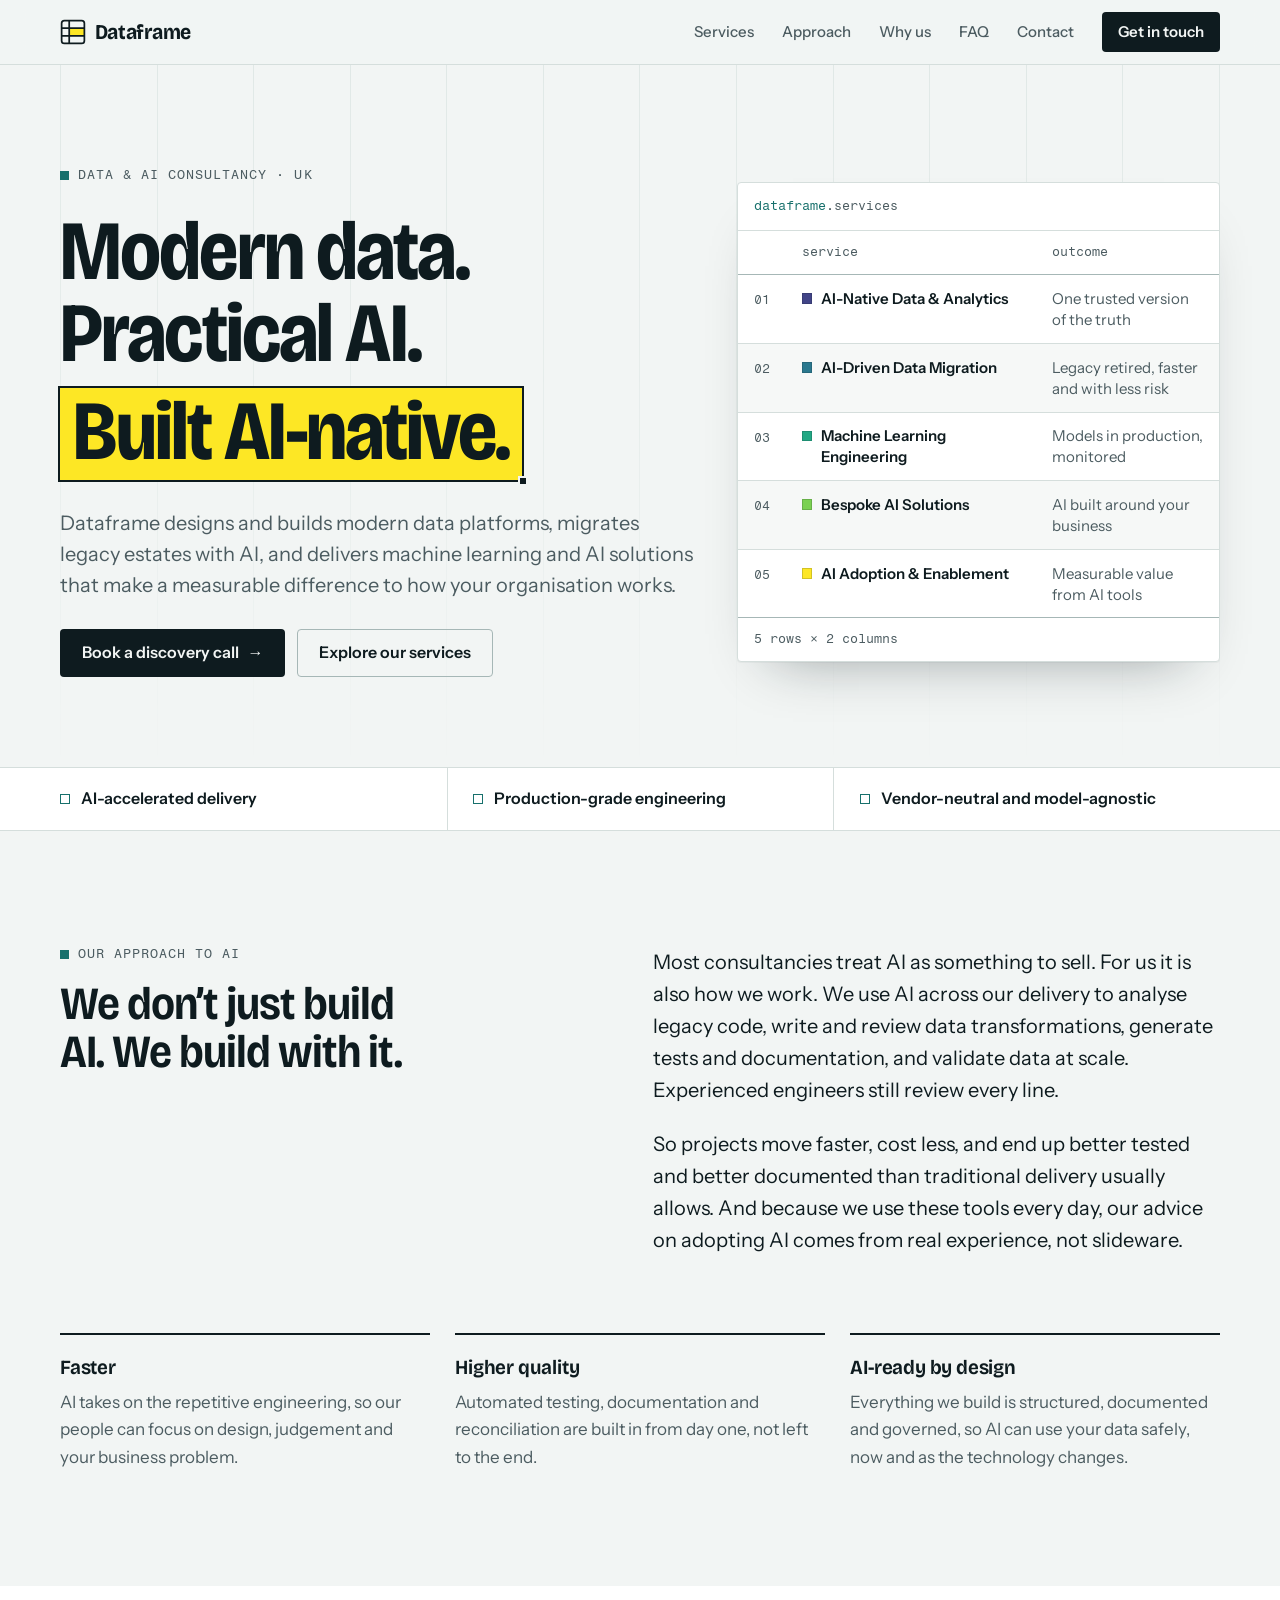
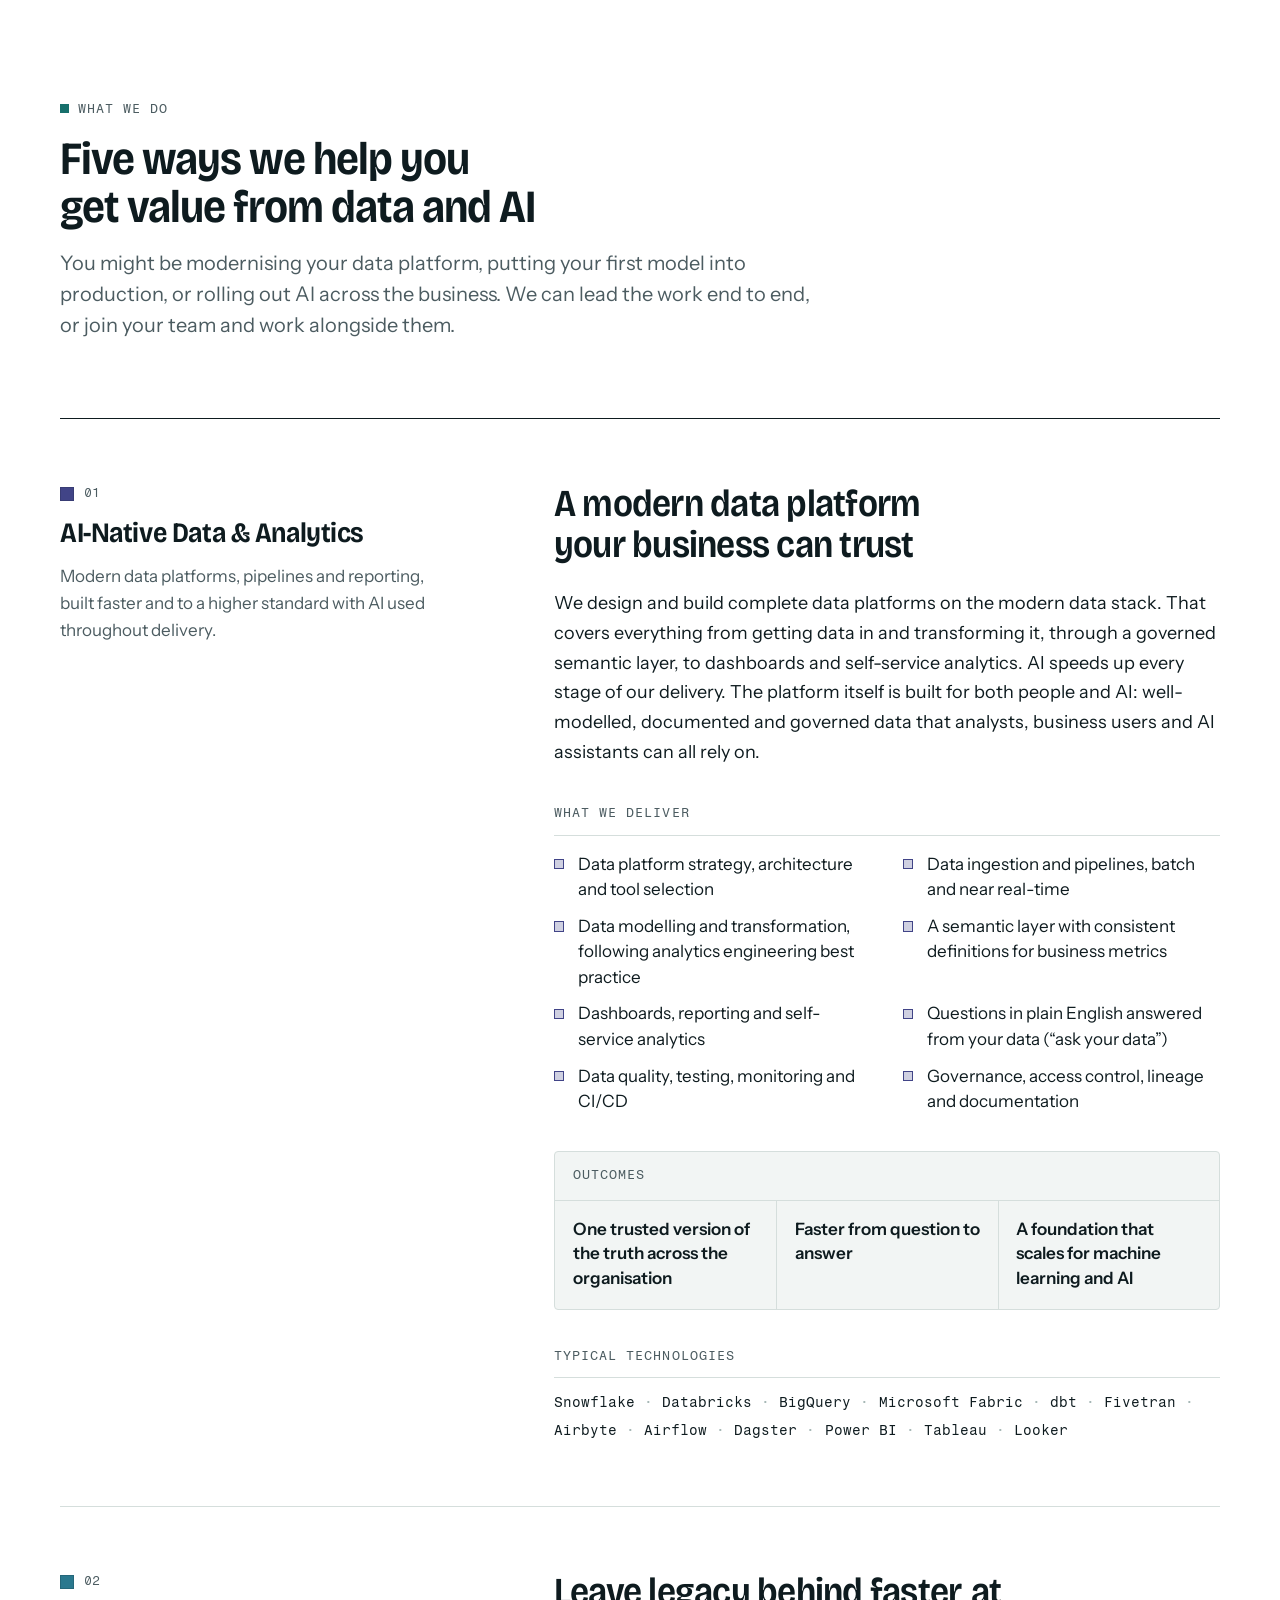
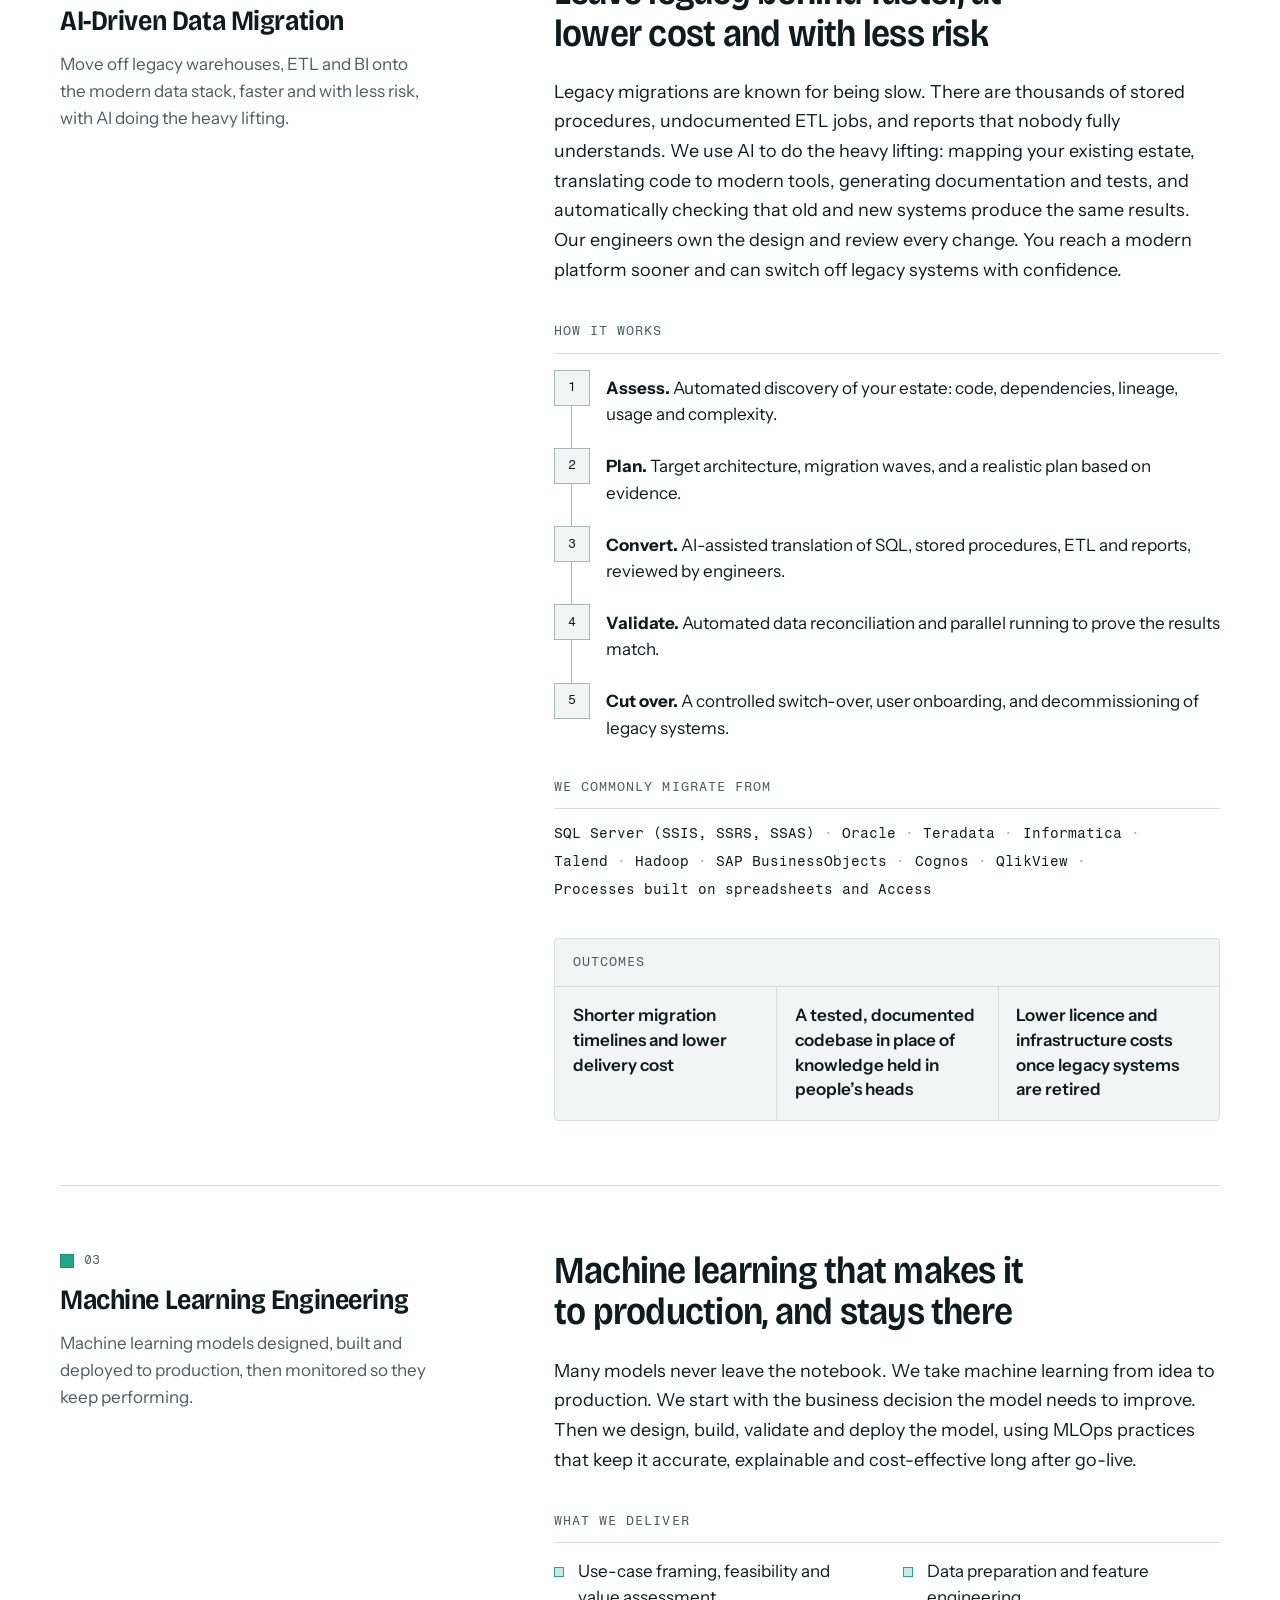
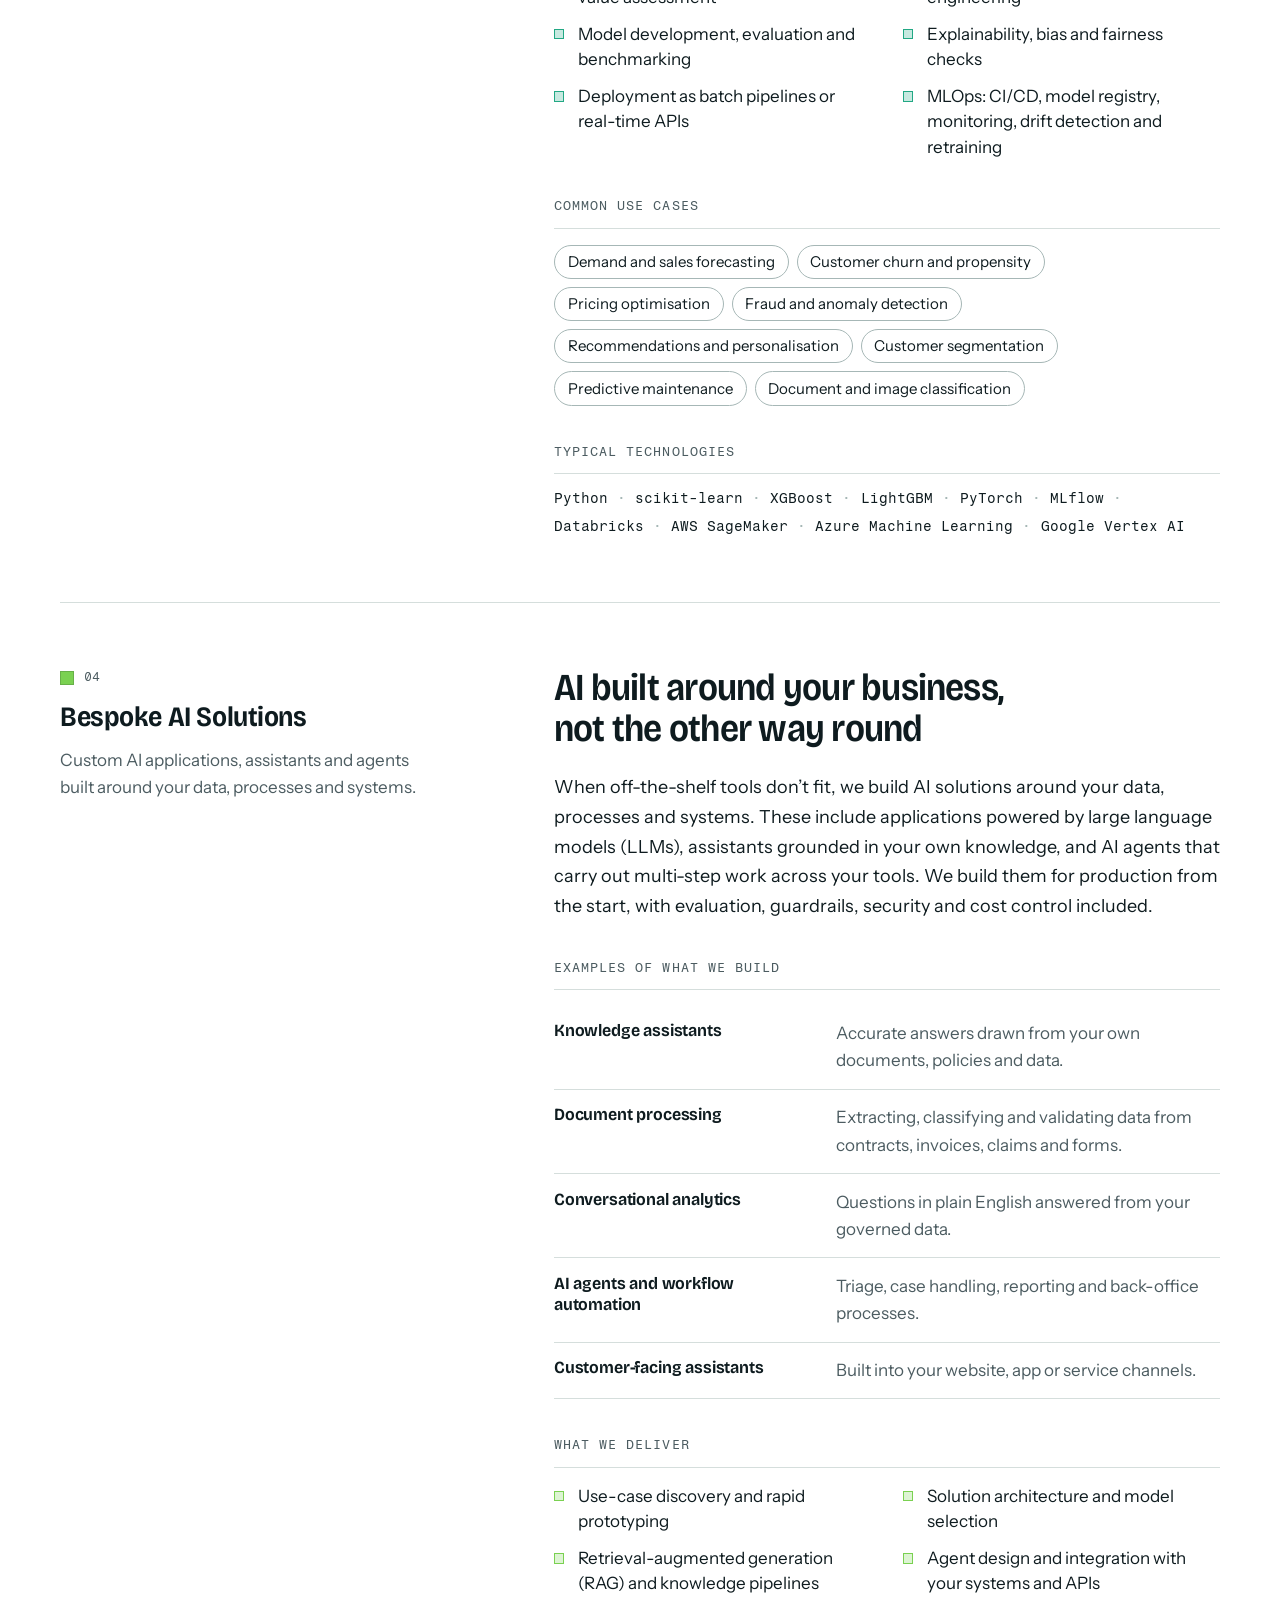
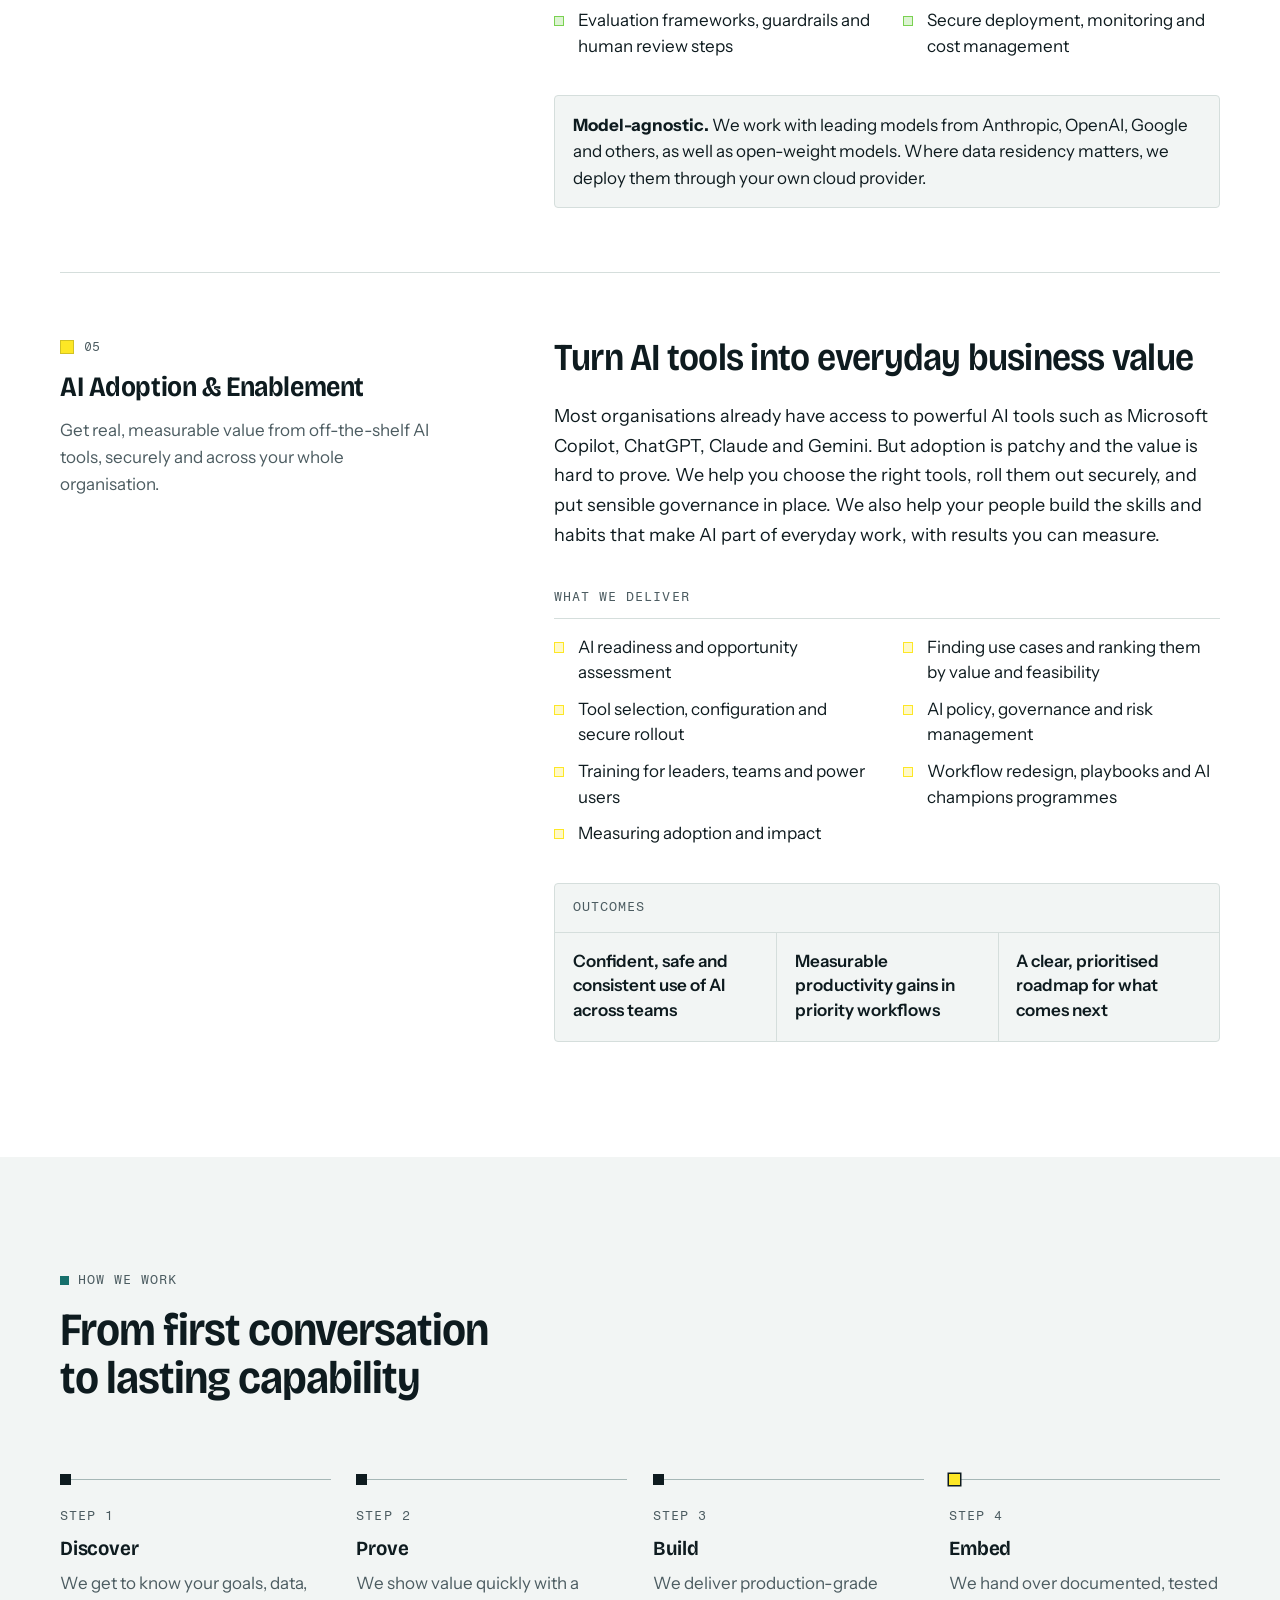
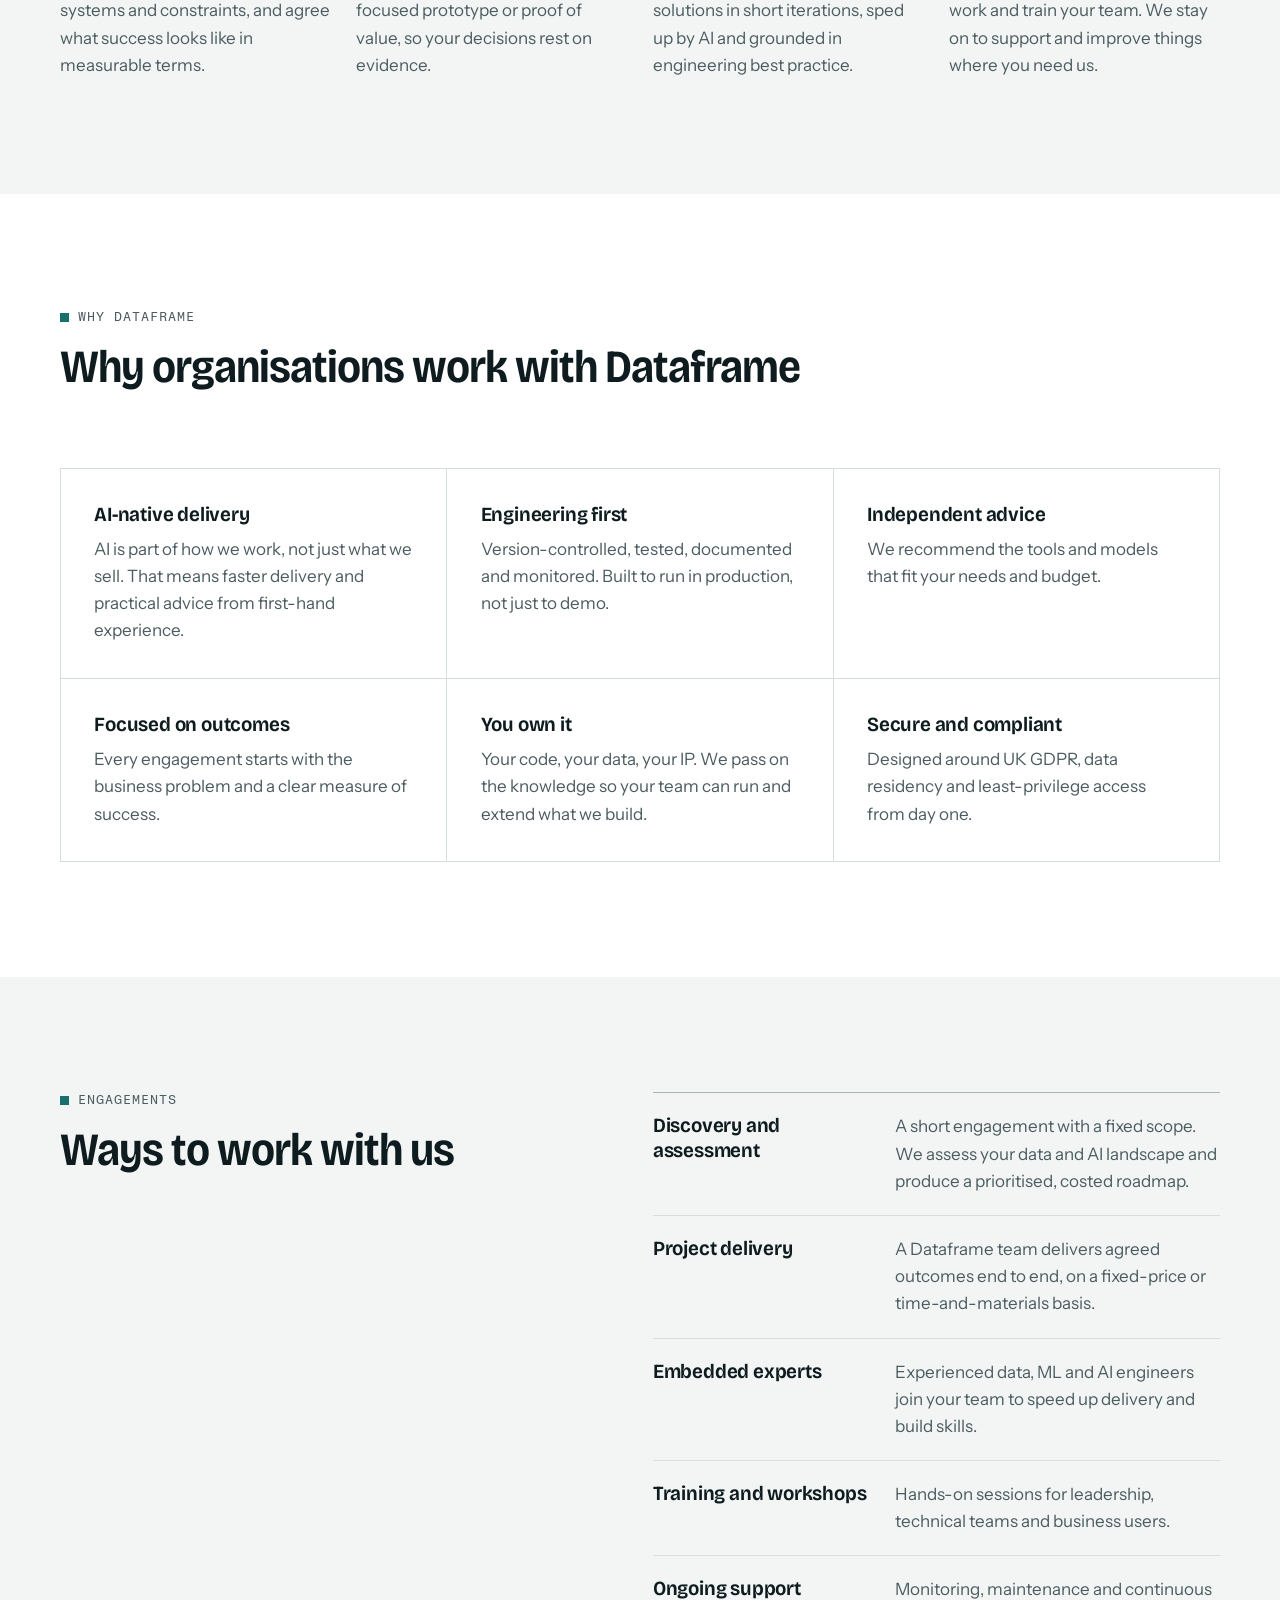
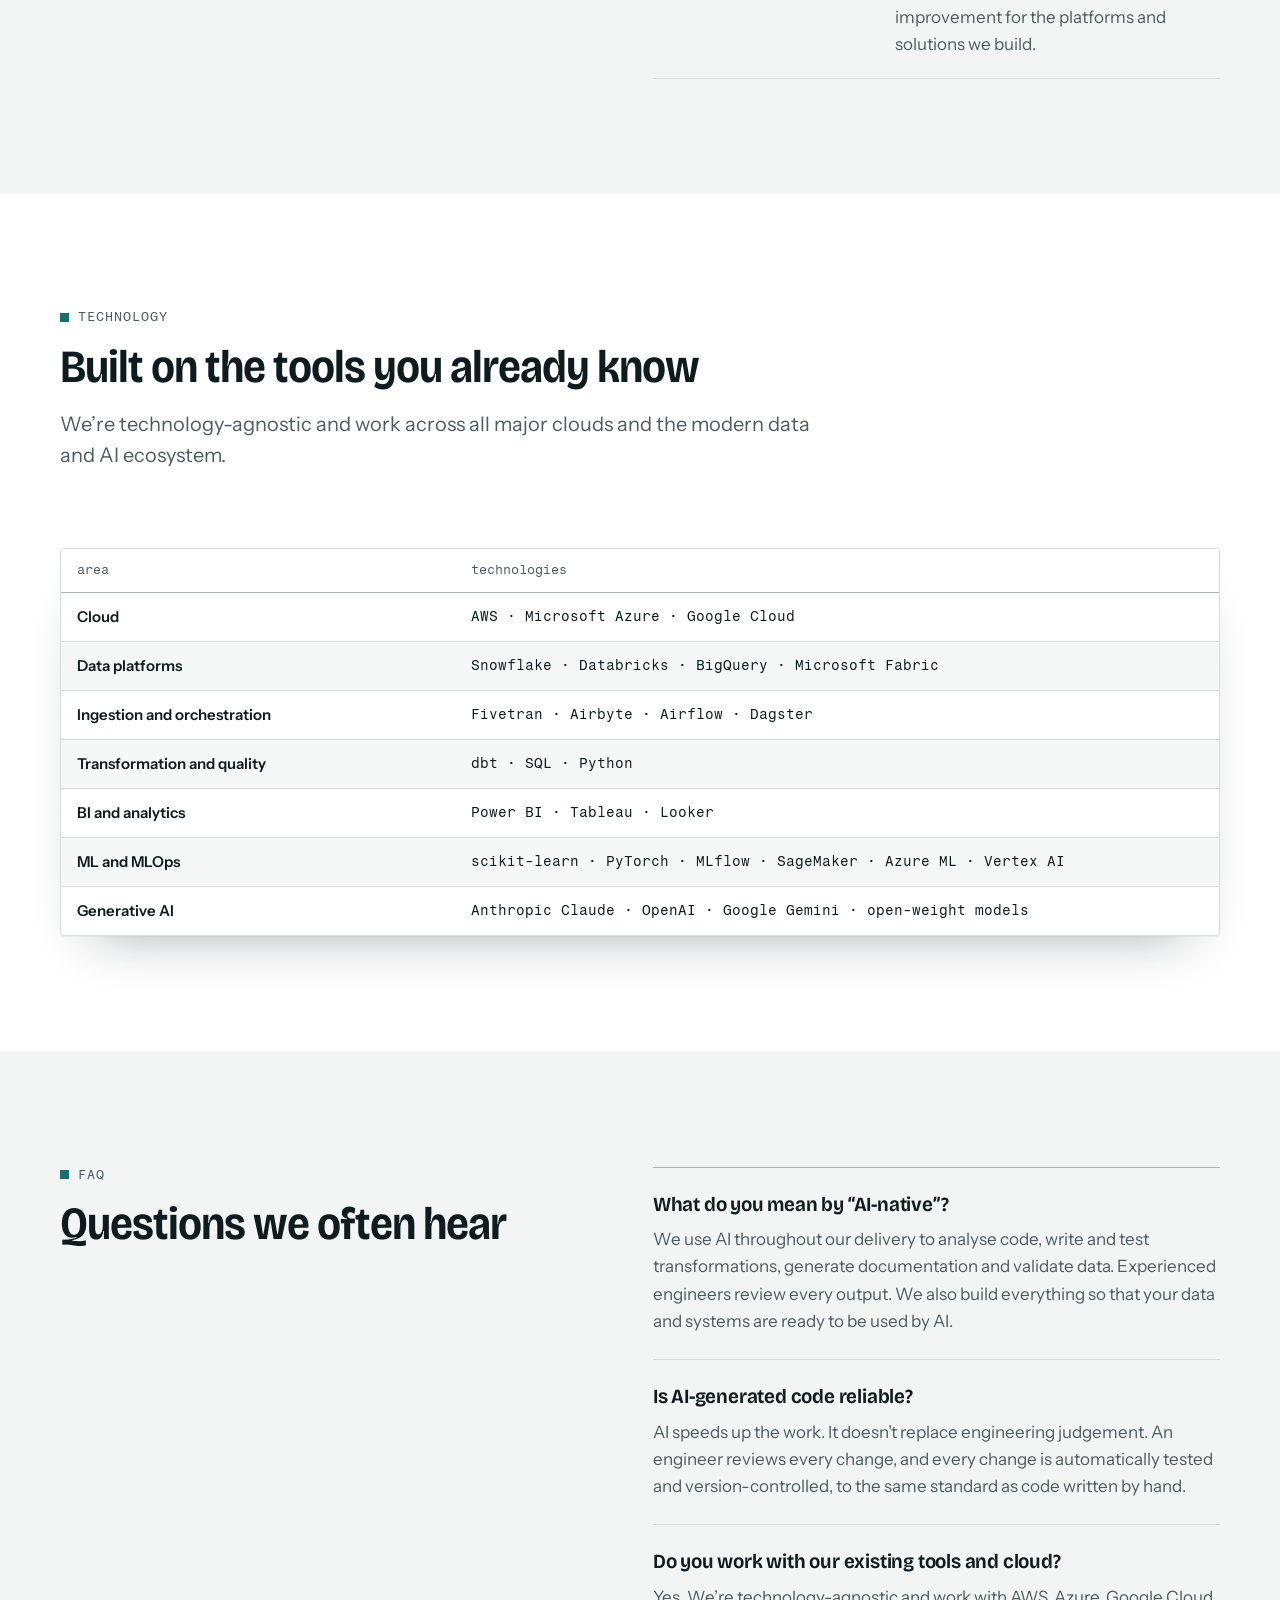
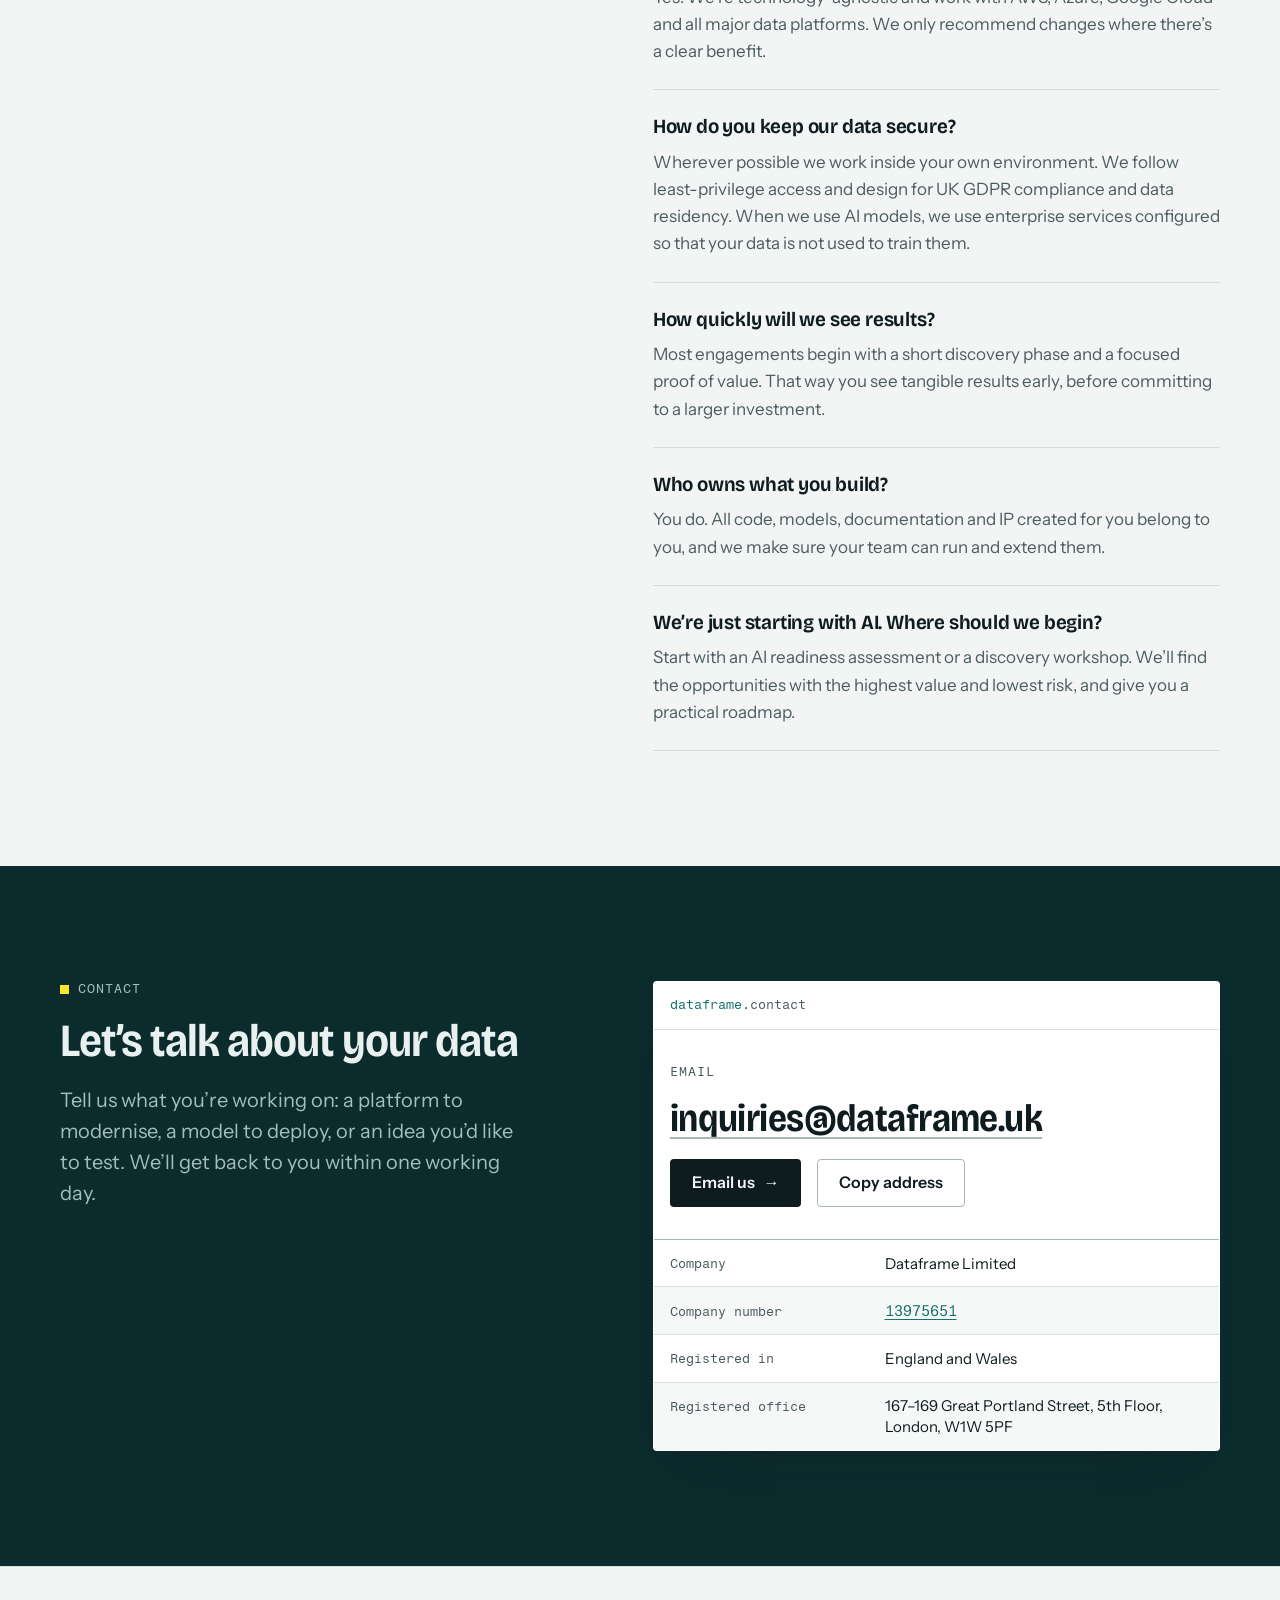
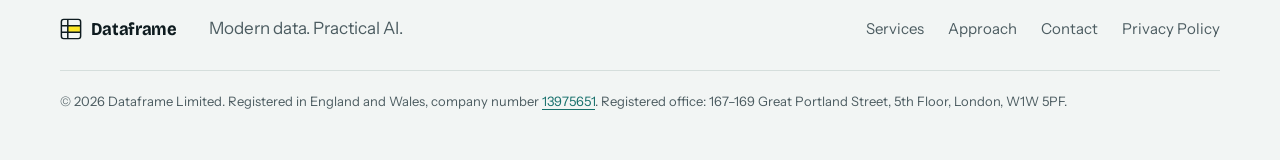
==== docs/index.html @ 74f15c80 "Add Dataframe website Static site for dataframe.uk, published by GitHub Pages from /docs: home page," ====
<!doctype html>
<html lang="en-GB">
<head>
<meta charset="utf-8">
<meta name="viewport" content="width=device-width, initial-scale=1">
<title>Dataframe | AI-Native Data &amp; AI Consultancy, UK</title>
<meta name="description" content="Dataframe builds modern data platforms, migrates legacy data estates with AI, and designs, deploys and embeds machine learning and AI solutions.">
<link rel="canonical" href="https://dataframe.uk/">
<meta name="color-scheme" content="light dark">
<meta name="theme-color" content="#F2F5F4" media="(prefers-color-scheme: light)">
<meta name="theme-color" content="#0C1416" media="(prefers-color-scheme: dark)">

<meta property="og:type" content="website">
<meta property="og:site_name" content="Dataframe">
<meta property="og:locale" content="en_GB">
<meta property="og:url" content="https://dataframe.uk/">
<meta property="og:title" content="Dataframe | AI-Native Data &amp; AI Consultancy, UK">
<meta property="og:description" content="Dataframe builds modern data platforms, migrates legacy data estates with AI, and designs, deploys and embeds machine learning and AI solutions.">
<meta property="og:image" content="https://dataframe.uk/assets/img/og-image.png">
<meta property="og:image:width" content="1200">
<meta property="og:image:height" content="630">
<meta property="og:image:alt" content="Dataframe: Modern data. Practical AI. Built AI-native.">
<meta name="twitter:card" content="summary_large_image">

<link rel="icon" href="assets/img/favicon.svg" type="image/svg+xml">
<link rel="apple-touch-icon" href="assets/img/apple-touch-icon.png">
<link rel="preload" href="assets/fonts/bricolage-grotesque-latin.woff2" as="font" type="font/woff2" crossorigin>
<link rel="preload" href="assets/fonts/instrument-sans-latin.woff2" as="font" type="font/woff2" crossorigin>
<link rel="stylesheet" href="assets/css/styles.css">
<script>document.documentElement.classList.add('js');</script>
<script src="assets/js/main.js" defer></script>

<script type="application/ld+json">
{
  "@context": "https://schema.org",
  "@type": "ProfessionalService",
  "name": "Dataframe Limited",
  "alternateName": "Dataframe",
  "url": "https://dataframe.uk/",
  "logo": "https://dataframe.uk/assets/img/apple-touch-icon.png",
  "description": "Dataframe builds modern data platforms, migrates legacy data estates with AI, and designs, deploys and embeds machine learning and AI solutions.",
  "email": "inquiries@dataframe.uk",
  "address": {
    "@type": "PostalAddress",
    "streetAddress": "167–169 Great Portland Street, 5th Floor",
    "addressLocality": "London",
    "postalCode": "W1W 5PF",
    "addressCountry": "GB"
  },
  "areaServed": "GB",
  "knowsAbout": ["Modern data stack", "Data migration", "Analytics engineering", "Machine learning", "Generative AI", "AI adoption"]
}
</script>
</head>
<body id="top">
<a class="skip-link" href="#main">Skip to content</a>

<header class="site-header">
  <div class="wrap site-header__inner">
    <a class="brand" href="#top" aria-label="Dataframe, back to top">
      <svg class="brand__mark" viewBox="0 0 24 24" width="26" height="26" aria-hidden="true" focusable="false">
        <rect class="brand__cell" x="8.5" y="8.5" width="14" height="7"/>
        <rect x="1.5" y="1.5" width="21" height="21" rx="2.5" fill="none" stroke="currentColor" stroke-width="1.6"/>
        <path d="M1.5 8.5h21M1.5 15.5h21M8.5 1.5v21" fill="none" stroke="currentColor" stroke-width="1.6"/>
      </svg>
      <span class="brand__name">Dataframe</span>
    </a>
    <nav class="site-nav" id="site-nav" aria-label="Main">
      <ul>
        <li><a href="#services">Services</a></li>
        <li><a href="#approach">Approach</a></li>
        <li><a href="#why">Why us</a></li>
        <li><a href="#faq">FAQ</a></li>
        <li><a href="#contact">Contact</a></li>
      </ul>
    </nav>
    <a class="btn btn--primary btn--sm site-header__cta" href="#contact">Get in touch</a>
    <button class="nav-toggle" type="button" aria-expanded="false" aria-controls="site-nav">
      <span class="visually-hidden">Menu</span>
      <span class="nav-toggle__bars" aria-hidden="true"></span>
    </button>
  </div>
</header>

<main id="main">

  <!-- Hero -->
  <section class="hero" aria-labelledby="hero-title">
    <div class="wrap hero__grid">
      <div class="hero__copy">
        <p class="label">Data &amp; AI consultancy · UK</p>
        <h1 class="hero__title" id="hero-title">
          <span class="hero__line">Modern data.</span>
          <span class="hero__line">Practical AI.</span>
          <span class="hero__line"><span class="cell-select">Built AI-native.</span></span>
        </h1>
        <p class="hero__lead">Dataframe designs and builds modern data platforms, migrates legacy estates with AI, and delivers machine learning and AI solutions that make a measurable difference to how your organisation works.</p>
        <div class="actions">
          <a class="btn btn--primary" href="#contact">Book a discovery call <span class="btn__arrow" aria-hidden="true">→</span></a>
          <a class="btn btn--ghost" href="#services">Explore our services</a>
        </div>
      </div>

      <figure class="df df--nav df--live hero__df">
        <figcaption class="df__caption"><span class="df__var">dataframe</span>.services</figcaption>
        <div class="df__scroll">
          <table>
            <thead>
              <tr><th scope="col"><span class="visually-hidden">Number</span></th><th scope="col">service</th><th scope="col">outcome</th></tr>
            </thead>
            <tbody>
              <tr style="--i:0; --swatch: var(--v1)"><th scope="row">01</th><td><a href="#data-analytics"><span class="swatch" aria-hidden="true"></span>AI-Native Data &amp; Analytics</a></td><td>One trusted version of the truth</td></tr>
              <tr style="--i:1; --swatch: var(--v2)"><th scope="row">02</th><td><a href="#migration"><span class="swatch" aria-hidden="true"></span>AI-Driven Data Migration</a></td><td>Legacy retired, faster and with less risk</td></tr>
              <tr style="--i:2; --swatch: var(--v3)"><th scope="row">03</th><td><a href="#machine-learning"><span class="swatch" aria-hidden="true"></span>Machine Learning Engineering</a></td><td>Models in production, monitored</td></tr>
              <tr style="--i:3; --swatch: var(--v4)"><th scope="row">04</th><td><a href="#bespoke-ai"><span class="swatch" aria-hidden="true"></span>Bespoke AI Solutions</a></td><td>AI built around your business</td></tr>
              <tr style="--i:4; --swatch: var(--v5)"><th scope="row">05</th><td><a href="#ai-adoption"><span class="swatch" aria-hidden="true"></span>AI Adoption &amp; Enablement</a></td><td>Measurable value from AI tools</td></tr>
            </tbody>
          </table>
        </div>
        <p class="df__shape">5 rows × 2 columns</p>
      </figure>
    </div>
  </section>

  <!-- Proof strip -->
  <div class="proof">
    <ul class="wrap proof__list">
      <li>AI-accelerated delivery</li>
      <li>Production-grade engineering</li>
      <li>Vendor-neutral and model-agnostic</li>
    </ul>
  </div>

  <!-- Positioning -->
  <section class="section" id="approach" aria-labelledby="approach-title">
    <div class="wrap section__inner">
      <div class="split">
        <div class="split__head">
          <p class="label">Our approach to AI</p>
          <h2 class="h2" id="approach-title">We don’t just build AI. We build with it.</h2>
        </div>
        <div class="split__body prose">
          <p>Most consultancies treat AI as something to sell. For us it is also how we work. We use AI across our delivery to analyse legacy code, write and review data transformations, generate tests and documentation, and validate data at scale. Experienced engineers still review every line.</p>
          <p>So projects move faster, cost less, and end up better tested and better documented than traditional delivery usually allows. And because we use these tools every day, our advice on adopting AI comes from real experience, not slideware.</p>
        </div>
      </div>
      <ul class="pillars">
        <li>
          <h3 class="h3">Faster</h3>
          <p>AI takes on the repetitive engineering, so our people can focus on design, judgement and your business problem.</p>
        </li>
        <li>
          <h3 class="h3">Higher quality</h3>
          <p>Automated testing, documentation and reconciliation are built in from day one, not left to the end.</p>
        </li>
        <li>
          <h3 class="h3">AI-ready by design</h3>
          <p>Everything we build is structured, documented and governed, so AI can use your data safely, now and as the technology changes.</p>
        </li>
      </ul>
    </div>
  </section>

  <!-- Services -->
  <section class="section section--alt" id="services" aria-labelledby="services-title">
    <div class="wrap section__inner">
      <header class="section-head">
        <p class="label">What we do</p>
        <h2 class="h2" id="services-title">Five ways we help you get value from data and AI</h2>
        <p class="section-head__intro">You might be modernising your data platform, putting your first model into production, or rolling out AI across the business. We can lead the work end to end, or join your team and work alongside them.</p>
      </header>

      <div class="services">

        <!-- 01 -->
        <article class="service" id="data-analytics" style="--swatch: var(--v1)" aria-labelledby="s1-title">
          <div class="service__aside">
            <p class="service__index"><span class="swatch" aria-hidden="true"></span>01</p>
            <h3 class="service__title" id="s1-title">AI-Native Data &amp; Analytics</h3>
            <p class="service__summary">Modern data platforms, pipelines and reporting, built faster and to a higher standard with AI used throughout delivery.</p>
          </div>
          <div class="service__body">
            <p class="service__headline">A modern data platform your business can trust</p>
            <p class="service__intro">We design and build complete data platforms on the modern data stack. That covers everything from getting data in and transforming it, through a governed semantic layer, to dashboards and self-service analytics. AI speeds up every stage of our delivery. The platform itself is built for both people and AI: well-modelled, documented and governed data that analysts, business users and AI assistants can all rely on.</p>
            <div class="block">
              <h4 class="block__title">What we deliver</h4>
              <ul class="ticks">
                <li>Data platform strategy, architecture and tool selection</li>
                <li>Data ingestion and pipelines, batch and near real-time</li>
                <li>Data modelling and transformation, following analytics engineering best practice</li>
                <li>A semantic layer with consistent definitions for business metrics</li>
                <li>Dashboards, reporting and self-service analytics</li>
                <li>Questions in plain English answered from your data (“ask your data”)</li>
                <li>Data quality, testing, monitoring and CI/CD</li>
                <li>Governance, access control, lineage and documentation</li>
              </ul>
            </div>
            <div class="outcomes">
              <h4 class="block__title">Outcomes</h4>
              <ul>
                <li>One trusted version of the truth across the organisation</li>
                <li>Faster from question to answer</li>
                <li>A foundation that scales for machine learning and AI</li>
              </ul>
            </div>
            <div class="tech">
              <h4 class="block__title">Typical technologies</h4>
              <ul class="inline-list">
                <li>Snowflake</li><li>Databricks</li><li>BigQuery</li><li>Microsoft Fabric</li><li>dbt</li><li>Fivetran</li><li>Airbyte</li><li>Airflow</li><li>Dagster</li><li>Power BI</li><li>Tableau</li><li>Looker</li>
              </ul>
            </div>
          </div>
        </article>

        <!-- 02 -->
        <article class="service" id="migration" style="--swatch: var(--v2)" aria-labelledby="s2-title">
          <div class="service__aside">
            <p class="service__index"><span class="swatch" aria-hidden="true"></span>02</p>
            <h3 class="service__title" id="s2-title">AI-Driven Data Migration</h3>
            <p class="service__summary">Move off legacy warehouses, ETL and BI onto the modern data stack, faster and with less risk, with AI doing the heavy lifting.</p>
          </div>
          <div class="service__body">
            <p class="service__headline">Leave legacy behind faster, at lower cost and with less risk</p>
            <p class="service__intro">Legacy migrations are known for being slow. There are thousands of stored procedures, undocumented ETL jobs, and reports that nobody fully understands. We use AI to do the heavy lifting: mapping your existing estate, translating code to modern tools, generating documentation and tests, and automatically checking that old and new systems produce the same results. Our engineers own the design and review every change. You reach a modern platform sooner and can switch off legacy systems with confidence.</p>
            <div class="block">
              <h4 class="block__title">How it works</h4>
              <ol class="steps">
                <li><span class="steps__n">1</span><p><strong>Assess.</strong> Automated discovery of your estate: code, dependencies, lineage, usage and complexity.</p></li>
                <li><span class="steps__n">2</span><p><strong>Plan.</strong> Target architecture, migration waves, and a realistic plan based on evidence.</p></li>
                <li><span class="steps__n">3</span><p><strong>Convert.</strong> AI-assisted translation of SQL, stored procedures, ETL and reports, reviewed by engineers.</p></li>
                <li><span class="steps__n">4</span><p><strong>Validate.</strong> Automated data reconciliation and parallel running to prove the results match.</p></li>
                <li><span class="steps__n">5</span><p><strong>Cut over.</strong> A controlled switch-over, user onboarding, and decommissioning of legacy systems.</p></li>
              </ol>
            </div>
            <div class="tech">
              <h4 class="block__title">We commonly migrate from</h4>
              <ul class="inline-list">
                <li>SQL Server (SSIS, SSRS, SSAS)</li><li>Oracle</li><li>Teradata</li><li>Informatica</li><li>Talend</li><li>Hadoop</li><li>SAP BusinessObjects</li><li>Cognos</li><li>QlikView</li><li>Processes built on spreadsheets and Access</li>
              </ul>
            </div>
            <div class="outcomes">
              <h4 class="block__title">Outcomes</h4>
              <ul>
                <li>Shorter migration timelines and lower delivery cost</li>
                <li>A tested, documented codebase in place of knowledge held in people’s heads</li>
                <li>Lower licence and infrastructure costs once legacy systems are retired</li>
              </ul>
            </div>
          </div>
        </article>

        <!-- 03 -->
        <article class="service" id="machine-learning" style="--swatch: var(--v3)" aria-labelledby="s3-title">
          <div class="service__aside">
            <p class="service__index"><span class="swatch" aria-hidden="true"></span>03</p>
            <h3 class="service__title" id="s3-title">Machine Learning Engineering</h3>
            <p class="service__summary">Machine learning models designed, built and deployed to production, then monitored so they keep performing.</p>
          </div>
          <div class="service__body">
            <p class="service__headline">Machine learning that makes it to production, and stays there</p>
            <p class="service__intro">Many models never leave the notebook. We take machine learning from idea to production. We start with the business decision the model needs to improve. Then we design, build, validate and deploy the model, using MLOps practices that keep it accurate, explainable and cost-effective long after go-live.</p>
            <div class="block">
              <h4 class="block__title">What we deliver</h4>
              <ul class="ticks">
                <li>Use-case framing, feasibility and value assessment</li>
                <li>Data preparation and feature engineering</li>
                <li>Model development, evaluation and benchmarking</li>
                <li>Explainability, bias and fairness checks</li>
                <li>Deployment as batch pipelines or real-time APIs</li>
                <li>MLOps: CI/CD, model registry, monitoring, drift detection and retraining</li>
              </ul>
            </div>
            <div class="block">
              <h4 class="block__title">Common use cases</h4>
              <ul class="chips">
                <li>Demand and sales forecasting</li>
                <li>Customer churn and propensity</li>
                <li>Pricing optimisation</li>
                <li>Fraud and anomaly detection</li>
                <li>Recommendations and personalisation</li>
                <li>Customer segmentation</li>
                <li>Predictive maintenance</li>
                <li>Document and image classification</li>
              </ul>
            </div>
            <div class="tech">
              <h4 class="block__title">Typical technologies</h4>
              <ul class="inline-list">
                <li>Python</li><li>scikit-learn</li><li>XGBoost</li><li>LightGBM</li><li>PyTorch</li><li>MLflow</li><li>Databricks</li><li>AWS SageMaker</li><li>Azure Machine Learning</li><li>Google Vertex AI</li>
              </ul>
            </div>
          </div>
        </article>

        <!-- 04 -->
        <article class="service" id="bespoke-ai" style="--swatch: var(--v4)" aria-labelledby="s4-title">
          <div class="service__aside">
            <p class="service__index"><span class="swatch" aria-hidden="true"></span>04</p>
            <h3 class="service__title" id="s4-title">Bespoke AI Solutions</h3>
            <p class="service__summary">Custom AI applications, assistants and agents built around your data, processes and systems.</p>
          </div>
          <div class="service__body">
            <p class="service__headline">AI built around your business, not the other way round</p>
            <p class="service__intro">When off-the-shelf tools don’t fit, we build AI solutions around your data, processes and systems. These include applications powered by large language models (LLMs), assistants grounded in your own knowledge, and AI agents that carry out multi-step work across your tools. We build them for production from the start, with evaluation, guardrails, security and cost control included.</p>
            <div class="block">
              <h4 class="block__title">Examples of what we build</h4>
              <dl class="rows rows--compact">
                <div class="rows__item"><dt>Knowledge assistants</dt><dd>Accurate answers drawn from your own documents, policies and data.</dd></div>
                <div class="rows__item"><dt>Document processing</dt><dd>Extracting, classifying and validating data from contracts, invoices, claims and forms.</dd></div>
                <div class="rows__item"><dt>Conversational analytics</dt><dd>Questions in plain English answered from your governed data.</dd></div>
                <div class="rows__item"><dt>AI agents and workflow automation</dt><dd>Triage, case handling, reporting and back-office processes.</dd></div>
                <div class="rows__item"><dt>Customer-facing assistants</dt><dd>Built into your website, app or service channels.</dd></div>
              </dl>
            </div>
            <div class="block">
              <h4 class="block__title">What we deliver</h4>
              <ul class="ticks">
                <li>Use-case discovery and rapid prototyping</li>
                <li>Solution architecture and model selection</li>
                <li>Retrieval-augmented generation (RAG) and knowledge pipelines</li>
                <li>Agent design and integration with your systems and APIs</li>
                <li>Evaluation frameworks, guardrails and human review steps</li>
                <li>Secure deployment, monitoring and cost management</li>
              </ul>
            </div>
            <p class="note"><strong>Model-agnostic.</strong> We work with leading models from Anthropic, OpenAI, Google and others, as well as open-weight models. Where data residency matters, we deploy them through your own cloud provider.</p>
          </div>
        </article>

        <!-- 05 -->
        <article class="service" id="ai-adoption" style="--swatch: var(--v5)" aria-labelledby="s5-title">
          <div class="service__aside">
            <p class="service__index"><span class="swatch" aria-hidden="true"></span>05</p>
            <h3 class="service__title" id="s5-title">AI Adoption &amp; Enablement</h3>
            <p class="service__summary">Get real, measurable value from off-the-shelf AI tools, securely and across your whole organisation.</p>
          </div>
          <div class="service__body">
            <p class="service__headline">Turn AI tools into everyday business value</p>
            <p class="service__intro">Most organisations already have access to powerful AI tools such as Microsoft Copilot, ChatGPT, Claude and Gemini. But adoption is patchy and the value is hard to prove. We help you choose the right tools, roll them out securely, and put sensible governance in place. We also help your people build the skills and habits that make AI part of everyday work, with results you can measure.</p>
            <div class="block">
              <h4 class="block__title">What we deliver</h4>
              <ul class="ticks">
                <li>AI readiness and opportunity assessment</li>
                <li>Finding use cases and ranking them by value and feasibility</li>
                <li>Tool selection, configuration and secure rollout</li>
                <li>AI policy, governance and risk management</li>
                <li>Training for leaders, teams and power users</li>
                <li>Workflow redesign, playbooks and AI champions programmes</li>
                <li>Measuring adoption and impact</li>
              </ul>
            </div>
            <div class="outcomes">
              <h4 class="block__title">Outcomes</h4>
              <ul>
                <li>Confident, safe and consistent use of AI across teams</li>
                <li>Measurable productivity gains in priority workflows</li>
                <li>A clear, prioritised roadmap for what comes next</li>
              </ul>
            </div>
          </div>
        </article>

      </div>
    </div>
  </section>

  <!-- How we work -->
  <section class="section" id="how-we-work" aria-labelledby="how-title">
    <div class="wrap section__inner">
      <header class="section-head">
        <p class="label">How we work</p>
        <h2 class="h2" id="how-title">From first conversation to lasting capability</h2>
      </header>
      <ol class="process">
        <li>
          <p class="process__n">Step 1</p>
          <h3 class="h3">Discover</h3>
          <p>We get to know your goals, data, systems and constraints, and agree what success looks like in measurable terms.</p>
        </li>
        <li>
          <p class="process__n">Step 2</p>
          <h3 class="h3">Prove</h3>
          <p>We show value quickly with a focused prototype or proof of value, so your decisions rest on evidence.</p>
        </li>
        <li>
          <p class="process__n">Step 3</p>
          <h3 class="h3">Build</h3>
          <p>We deliver production-grade solutions in short iterations, sped up by AI and grounded in engineering best practice.</p>
        </li>
        <li>
          <p class="process__n">Step 4</p>
          <h3 class="h3">Embed</h3>
          <p>We hand over documented, tested work and train your team. We stay on to support and improve things where you need us.</p>
        </li>
      </ol>
    </div>
  </section>

  <!-- Why Dataframe -->
  <section class="section section--alt" id="why" aria-labelledby="why-title">
    <div class="wrap section__inner">
      <header class="section-head">
        <p class="label">Why Dataframe</p>
        <h2 class="h2" id="why-title">Why organisations work with Dataframe</h2>
      </header>
      <ul class="cells">
        <li>
          <h3 class="h3">AI-native delivery</h3>
          <p>AI is part of how we work, not just what we sell. That means faster delivery and practical advice from first-hand experience.</p>
        </li>
        <li>
          <h3 class="h3">Engineering first</h3>
          <p>Version-controlled, tested, documented and monitored. Built to run in production, not just to demo.</p>
        </li>
        <li>
          <h3 class="h3">Independent advice</h3>
          <p>We recommend the tools and models that fit your needs and budget.</p>
        </li>
        <li>
          <h3 class="h3">Focused on outcomes</h3>
          <p>Every engagement starts with the business problem and a clear measure of success.</p>
        </li>
        <li>
          <h3 class="h3">You own it</h3>
          <p>Your code, your data, your IP. We pass on the knowledge so your team can run and extend what we build.</p>
        </li>
        <li>
          <h3 class="h3">Secure and compliant</h3>
          <p>Designed around UK GDPR, data residency and least-privilege access from day one.</p>
        </li>
      </ul>
    </div>
  </section>

  <!-- Ways to work with us -->
  <section class="section" id="engage" aria-labelledby="engage-title">
    <div class="wrap">
      <div class="split">
        <div class="split__head">
          <p class="label">Engagements</p>
          <h2 class="h2" id="engage-title">Ways to work with us</h2>
        </div>
        <dl class="rows split__body">
          <div class="rows__item"><dt>Discovery and assessment</dt><dd>A short engagement with a fixed scope. We assess your data and AI landscape and produce a prioritised, costed roadmap.</dd></div>
          <div class="rows__item"><dt>Project delivery</dt><dd>A Dataframe team delivers agreed outcomes end to end, on a fixed-price or time-and-materials basis.</dd></div>
          <div class="rows__item"><dt>Embedded experts</dt><dd>Experienced data, ML and AI engineers join your team to speed up delivery and build skills.</dd></div>
          <div class="rows__item"><dt>Training and workshops</dt><dd>Hands-on sessions for leadership, technical teams and business users.</dd></div>
          <div class="rows__item"><dt>Ongoing support</dt><dd>Monitoring, maintenance and continuous improvement for the platforms and solutions we build.</dd></div>
        </dl>
      </div>
    </div>
  </section>

  <!-- Technology -->
  <section class="section section--alt" id="technology" aria-labelledby="tech-title">
    <div class="wrap section__inner">
      <header class="section-head">
        <p class="label">Technology</p>
        <h2 class="h2" id="tech-title">Built on the tools you already know</h2>
        <p class="section-head__intro">We’re technology-agnostic and work across all major clouds and the modern data and AI ecosystem.</p>
      </header>
      <figure class="df df--wide">
        <figcaption class="visually-hidden">Technologies we work with, by area</figcaption>
        <div class="df__scroll">
          <table>
            <thead>
              <tr><th scope="col">area</th><th scope="col">technologies</th></tr>
            </thead>
            <tbody>
              <tr><th scope="row">Cloud</th><td>AWS&nbsp;· Microsoft Azure&nbsp;· Google Cloud</td></tr>
              <tr><th scope="row">Data platforms</th><td>Snowflake&nbsp;· Databricks&nbsp;· BigQuery&nbsp;· Microsoft Fabric</td></tr>
              <tr><th scope="row">Ingestion and orchestration</th><td>Fivetran&nbsp;· Airbyte&nbsp;· Airflow&nbsp;· Dagster</td></tr>
              <tr><th scope="row">Transformation and quality</th><td>dbt&nbsp;· SQL&nbsp;· Python</td></tr>
              <tr><th scope="row">BI and analytics</th><td>Power BI&nbsp;· Tableau&nbsp;· Looker</td></tr>
              <tr><th scope="row">ML and MLOps</th><td>scikit-learn&nbsp;· PyTorch&nbsp;· MLflow&nbsp;· SageMaker&nbsp;· Azure ML&nbsp;· Vertex AI</td></tr>
              <tr><th scope="row">Generative AI</th><td>Anthropic Claude&nbsp;· OpenAI&nbsp;· Google Gemini&nbsp;· open-weight models</td></tr>
            </tbody>
          </table>
        </div>
      </figure>
    </div>
  </section>

  <!-- FAQ -->
  <section class="section" id="faq" aria-labelledby="faq-title">
    <div class="wrap">
      <div class="split">
        <div class="split__head">
          <p class="label">FAQ</p>
          <h2 class="h2" id="faq-title">Questions we often hear</h2>
        </div>
        <dl class="faq split__body">
          <div class="faq__item">
            <dt>What do you mean by “AI-native”?</dt>
            <dd>We use AI throughout our delivery to analyse code, write and test transformations, generate documentation and validate data. Experienced engineers review every output. We also build everything so that your data and systems are ready to be used by AI.</dd>
          </div>
          <div class="faq__item">
            <dt>Is AI-generated code reliable?</dt>
            <dd>AI speeds up the work. It doesn’t replace engineering judgement. An engineer reviews every change, and every change is automatically tested and version-controlled, to the same standard as code written by hand.</dd>
          </div>
          <div class="faq__item">
            <dt>Do you work with our existing tools and cloud?</dt>
            <dd>Yes. We’re technology-agnostic and work with AWS, Azure, Google Cloud and all major data platforms. We only recommend changes where there’s a clear benefit.</dd>
          </div>
          <div class="faq__item">
            <dt>How do you keep our data secure?</dt>
            <dd>Wherever possible we work inside your own environment. We follow least-privilege access and design for UK GDPR compliance and data residency. When we use AI models, we use enterprise services configured so that your data is not used to train them.</dd>
          </div>
          <div class="faq__item">
            <dt>How quickly will we see results?</dt>
            <dd>Most engagements begin with a short discovery phase and a focused proof of value. That way you see tangible results early, before committing to a larger investment.</dd>
          </div>
          <div class="faq__item">
            <dt>Who owns what you build?</dt>
            <dd>You do. All code, models, documentation and IP created for you belong to you, and we make sure your team can run and extend them.</dd>
          </div>
          <div class="faq__item">
            <dt>We’re just starting with AI. Where should we begin?</dt>
            <dd>Start with an AI readiness assessment or a discovery workshop. We’ll find the opportunities with the highest value and lowest risk, and give you a practical roadmap.</dd>
          </div>
        </dl>
      </div>
    </div>
  </section>

  <!-- Contact -->
  <section class="section section--deep" id="contact" aria-labelledby="contact-title">
    <div class="wrap contact">
      <div class="contact__intro">
        <p class="label">Contact</p>
        <h2 class="h2" id="contact-title">Let’s talk about your data</h2>
        <p class="contact__body">Tell us what you’re working on: a platform to modernise, a model to deploy, or an idea you’d like to test. We’ll get back to you within one working day.</p>
      </div>

      <div class="df contact__panel">
        <p class="df__caption"><span class="df__var">dataframe</span>.contact</p>
        <div class="contact__mail">
          <p class="contact__mail-label">Email</p>
          <a class="contact__email" href="mailto:inquiries@dataframe.uk">inquiries@dataframe.uk</a>
          <div class="contact__actions">
            <a class="btn btn--primary" href="mailto:inquiries@dataframe.uk?subject=Website%20enquiry">Email us <span class="btn__arrow" aria-hidden="true">→</span></a>
            <button class="btn btn--ghost" type="button" id="copy-email" data-copy="inquiries@dataframe.uk" hidden>Copy address</button>
            <p class="contact__copied" id="copy-status" role="status" aria-live="polite"></p>
          </div>
        </div>
        <div class="df__scroll">
          <table class="contact__record">
            <tbody>
              <tr><th scope="row">Company</th><td>Dataframe Limited</td></tr>
              <tr><th scope="row">Company number</th><td><a href="https://find-and-update.company-information.service.gov.uk/company/13975651">13975651</a></td></tr>
              <tr><th scope="row">Registered in</th><td>England and Wales</td></tr>
              <tr><th scope="row">Registered office</th><td>167–169 Great Portland Street, 5th Floor, London, W1W&nbsp;5PF</td></tr>
              <!-- Add when the company page exists:
              <tr><th scope="row">LinkedIn</th><td><a href="https://www.linkedin.com/company/[your-page]/">linkedin.com/company/[your-page]</a></td></tr>
              -->
            </tbody>
          </table>
        </div>
      </div>
    </div>
  </section>

</main>

<footer class="site-footer">
  <div class="wrap site-footer__inner">
    <div class="site-footer__top">
      <a class="brand" href="#top" aria-label="Dataframe, back to top">
        <svg class="brand__mark" viewBox="0 0 24 24" width="22" height="22" aria-hidden="true" focusable="false">
          <rect class="brand__cell" x="8.5" y="8.5" width="14" height="7"/>
          <rect x="1.5" y="1.5" width="21" height="21" rx="2.5" fill="none" stroke="currentColor" stroke-width="1.6"/>
          <path d="M1.5 8.5h21M1.5 15.5h21M8.5 1.5v21" fill="none" stroke="currentColor" stroke-width="1.6"/>
        </svg>
        <span class="brand__name">Dataframe</span>
      </a>
      <p class="site-footer__tagline">Modern data. Practical AI.</p>
      <nav class="site-footer__nav" aria-label="Footer">
        <ul>
          <li><a href="#services">Services</a></li>
          <li><a href="#approach">Approach</a></li>
          <li><a href="#contact">Contact</a></li>
          <li><a href="privacy.html">Privacy Policy</a></li>
        </ul>
      </nav>
    </div>
    <p class="site-footer__legal">© <span data-year>2026</span> Dataframe Limited. Registered in England and Wales, company number <a href="https://find-and-update.company-information.service.gov.uk/company/13975651">13975651</a>. Registered office: 167–169 Great Portland Street, 5th Floor, London, W1W&nbsp;5PF.</p>
  </div>
</footer>
</body>
</html>
---- docs/assets/css/styles.css ----
/* Dataframe — dataframe.uk
   Layout: a 12-column grid made visible. Faint column rules sit behind the hero,
   and content snaps to columns like cells in a table. One bold device recurs:
   the selected cell (viridis yellow fill, ink outline, fill handle). */

@font-face {
  font-family: "Bricolage Grotesque";
  src: url("../fonts/bricolage-grotesque-latin.woff2") format("woff2");
  font-weight: 200 800;
  font-stretch: 75% 100%;
  font-style: normal;
  font-display: swap;
}
@font-face {
  font-family: "Instrument Sans";
  src: url("../fonts/instrument-sans-latin.woff2") format("woff2");
  font-weight: 400 700;
  font-stretch: 75% 100%;
  font-style: normal;
  font-display: swap;
}
@font-face {
  font-family: "Fragment Mono";
  src: url("../fonts/fragment-mono-latin.woff2") format("woff2");
  font-weight: 400;
  font-style: normal;
  font-display: swap;
}

:root {
  /* Colour: cool paper, blue-green ink, accents drawn from the viridis colour map */
  --paper: #F2F5F4;
  --surface: #FFFFFF;
  --stripe: #F6F8F7;
  --ink: #0E1B1F;
  --ink-muted: #4C5C61;
  --rule: #D5DEDC;
  --rule-strong: #A6B7B6;
  --grid: #E0E8E6;
  --accent: #17706C;
  --on-accent: #F2F5F4;
  --highlight: #FDE725;
  --on-highlight: #0E1B1F;
  --deep: #0C2B2D;
  --on-deep: #E8F1EF;
  --on-deep-muted: #A3BEBB;
  --deep-rule: #23484A;
  --shadow: 0 1px 0 rgba(14, 27, 31, .04), 0 28px 56px -36px rgba(14, 27, 31, .45);
  --header-bg: rgba(242, 245, 244, .86);

  /* Viridis stops, one per service */
  --v1: #414487;
  --v2: #2A788E;
  --v3: #22A884;
  --v4: #7AD151;
  --v5: #FDE725;

  /* Type */
  --font-display: "Bricolage Grotesque", "Avenir Next", "Segoe UI", system-ui, sans-serif;
  --font-body: "Instrument Sans", "Helvetica Neue", Arial, system-ui, sans-serif;
  --font-mono: "Fragment Mono", ui-monospace, "SFMono-Regular", Menlo, Consolas, monospace;

  --step--1: .8125rem;
  --step-0: 1.0625rem;
  --step-1: 1.25rem;
  --step-2: clamp(1.375rem, 1.2rem + .7vw, 1.75rem);
  --step-3: clamp(1.875rem, 1.35rem + 2.1vw, 2.875rem);
  --step-4: clamp(2.375rem, 1.1rem + 5.2vw, 5.5rem);

  /* Space */
  --gutter: clamp(20px, 4vw, 40px);
  --max: 1240px;
  --col-gap: clamp(16px, 2vw, 28px);
  --section: clamp(72px, 9vw, 128px);
  --header-h: 64px;
  --radius: 4px;

  --panel: var(--surface);
  color-scheme: light;
}

@media (prefers-color-scheme: dark) {
  :root:not([data-theme="light"]) {
    --paper: #0C1416;
    --surface: #111C1F;
    --stripe: #0F181A;
    --ink: #E4EDEB;
    --ink-muted: #9AAEAE;
    --rule: #22343A;
    --rule-strong: #3D555C;
    --grid: #142226;
    --accent: #3CC09C;
    --on-accent: #0C1416;
    --deep: #0A2326;
    --on-deep: #E4EDEB;
    --on-deep-muted: #93B1AE;
    --deep-rule: #1D4044;
    --shadow: 0 1px 0 rgba(0, 0, 0, .3), 0 28px 56px -32px rgba(0, 0, 0, .8);
    --header-bg: rgba(12, 20, 22, .86);
    color-scheme: dark;
  }
}
:root[data-theme="dark"] {
  --paper: #0C1416;
  --surface: #111C1F;
  --stripe: #0F181A;
  --ink: #E4EDEB;
  --ink-muted: #9AAEAE;
  --rule: #22343A;
  --rule-strong: #3D555C;
  --grid: #142226;
  --accent: #3CC09C;
  --on-accent: #0C1416;
  --deep: #0A2326;
  --on-deep: #E4EDEB;
  --on-deep-muted: #93B1AE;
  --deep-rule: #1D4044;
  --shadow: 0 1px 0 rgba(0, 0, 0, .3), 0 28px 56px -32px rgba(0, 0, 0, .8);
  --header-bg: rgba(12, 20, 22, .86);
  color-scheme: dark;
}

/* ---------- Base ---------- */

*, *::before, *::after { box-sizing: border-box; }

html {
  -webkit-text-size-adjust: 100%;
  text-size-adjust: 100%;
}
@media (prefers-reduced-motion: no-preference) {
  html { scroll-behavior: smooth; }
}

body {
  margin: 0;
  background: var(--paper);
  color: var(--ink);
  font-family: var(--font-body);
  font-size: var(--step-0);
  line-height: 1.6;
  -webkit-font-smoothing: antialiased;
  -moz-osx-font-smoothing: grayscale;
  text-rendering: optimizeLegibility;
}

h1, h2, h3, h4, p, ul, ol, dl, dd, figure { margin: 0; }
ul, ol { padding: 0; list-style: none; }
img, svg { max-width: 100%; }
[hidden] { display: none !important; }

a { color: inherit; }
.prose a, .legal a, .site-footer__legal a {
  color: var(--accent);
  text-decoration-thickness: 1px;
  text-underline-offset: .2em;
}

:focus-visible {
  outline: 2px solid var(--accent);
  outline-offset: 3px;
}

[id] { scroll-margin-top: calc(var(--header-h) + 16px); }

.visually-hidden {
  position: absolute !important;
  width: 1px; height: 1px;
  margin: -1px; padding: 0; border: 0;
  overflow: hidden;
  clip: rect(0 0 0 0);
  clip-path: inset(50%);
  white-space: nowrap;
}

.skip-link {
  position: absolute;
  left: 16px; top: -100px;
  z-index: 100;
  padding: .6rem 1rem;
  background: var(--ink);
  color: var(--paper);
  border-radius: var(--radius);
  text-decoration: none;
}
.skip-link:focus { top: 12px; }

.wrap {
  width: 100%;
  max-width: var(--max);
  margin-inline: auto;
  padding-left: max(var(--gutter), env(safe-area-inset-left, 0px));
  padding-right: max(var(--gutter), env(safe-area-inset-right, 0px));
}

/* ---------- Type ---------- */

.label {
  display: flex;
  align-items: center;
  gap: .65em;
  font-family: var(--font-mono);
  font-size: var(--step--1);
  line-height: 1.2;
  letter-spacing: .08em;
  text-transform: uppercase;
  color: var(--ink-muted);
}
.label::before {
  content: "";
  flex: none;
  width: .7em;
  height: .7em;
  background: var(--accent);
}

.h2 {
  font-family: var(--font-display);
  font-size: var(--step-3);
  font-weight: 640;
  font-stretch: 90%;
  line-height: 1.04;
  letter-spacing: -.022em;
  text-wrap: balance;
}

.h3 {
  font-family: var(--font-display);
  font-size: var(--step-1);
  font-weight: 640;
  font-stretch: 94%;
  line-height: 1.2;
  letter-spacing: -.01em;
  text-wrap: balance;
}

.prose {
  display: grid;
  gap: 1.1em;
  font-size: clamp(1.0625rem, 1rem + .45vw, 1.25rem);
  line-height: 1.6;
  max-width: 62ch;
}

/* ---------- Buttons ---------- */

.actions {
  display: flex;
  flex-wrap: wrap;
  gap: 12px;
}

.btn {
  display: inline-flex;
  align-items: center;
  justify-content: center;
  gap: .55em;
  min-height: 48px;
  padding: .8em 1.3em;
  border: 1px solid transparent;
  border-radius: var(--radius);
  font: 600 1rem/1.1 var(--font-body);
  text-decoration: none;
  cursor: pointer;
  transition: background-color .15s ease, color .15s ease, border-color .15s ease;
}
.btn--primary { background: var(--ink); color: var(--paper); }
.btn--primary:hover { background: var(--accent); color: var(--on-accent); }
.btn--ghost { border-color: var(--rule-strong); color: var(--ink); background: transparent; }
.btn--ghost:hover { border-color: var(--ink); }
.btn--sm { min-height: 40px; padding: .55em 1em; font-size: .9375rem; }
.btn__arrow { transition: transform .15s ease; }
.btn:hover .btn__arrow { transform: translateX(3px); }
.btn[disabled] { opacity: .6; cursor: progress; }

/* ---------- Header ---------- */

.site-header {
  position: sticky;
  top: 0;
  z-index: 50;
  background: var(--header-bg);
  -webkit-backdrop-filter: saturate(1.4) blur(12px);
  backdrop-filter: saturate(1.4) blur(12px);
  border-bottom: 1px solid var(--rule);
}
.site-header__inner {
  display: flex;
  align-items: center;
  gap: 28px;
  height: var(--header-h);
}

.brand {
  display: inline-flex;
  align-items: center;
  gap: .55rem;
  margin-right: auto;
  color: var(--ink);
  text-decoration: none;
}
.brand__mark { flex: none; display: block; }
.brand__cell { fill: var(--highlight); }
.brand__name {
  font-family: var(--font-display);
  font-size: 1.3125rem;
  font-weight: 700;
  font-stretch: 92%;
  letter-spacing: -.02em;
  line-height: 1;
}

.site-nav ul { display: flex; gap: 28px; }
.site-nav a {
  font-size: .9375rem;
  font-weight: 500;
  color: var(--ink-muted);
  text-decoration: none;
  transition: color .15s ease;
}
.site-nav a:hover { color: var(--ink); }

.nav-toggle {
  display: none;
  width: 44px;
  height: 44px;
  margin-right: -10px;
  padding: 0;
  border: 0;
  background: transparent;
  color: var(--ink);
  cursor: pointer;
}
.nav-toggle__bars,
.nav-toggle__bars::before,
.nav-toggle__bars::after {
  display: block;
  width: 20px;
  height: 1.6px;
  margin-inline: auto;
  background: currentColor;
  transition: transform .2s ease, opacity .2s ease;
}
.nav-toggle__bars { position: relative; }
.nav-toggle__bars::before, .nav-toggle__bars::after { content: ""; position: absolute; left: 0; }
.nav-toggle__bars::before { top: -6px; }
.nav-toggle__bars::after { top: 6px; }
.is-open .nav-toggle__bars { background: transparent; }
.is-open .nav-toggle__bars::before { transform: translateY(6px) rotate(45deg); }
.is-open .nav-toggle__bars::after { transform: translateY(-6px) rotate(-45deg); }

@media (max-width: 880px) {
  .js .nav-toggle { display: block; }
  .js .site-nav {
    display: none;
    position: absolute;
    top: 100%;
    left: 0;
    right: 0;
    padding: 8px max(var(--gutter), env(safe-area-inset-right, 0px)) 20px max(var(--gutter), env(safe-area-inset-left, 0px));
    background: var(--paper);
    border-bottom: 1px solid var(--rule);
  }
  .js .is-open .site-nav { display: block; }
  .js .site-nav ul { flex-direction: column; gap: 0; }
  .js .site-nav a {
    display: block;
    padding: .85rem 0;
    border-bottom: 1px solid var(--rule);
    font-size: 1.0625rem;
    color: var(--ink);
  }

  html:not(.js) .site-header__inner { flex-wrap: wrap; height: auto; padding-block: 12px; row-gap: 8px; }
  html:not(.js) .site-nav { order: 3; width: 100%; overflow-x: auto; }
  html:not(.js) .site-nav ul { gap: 20px; }
}
@media (max-width: 380px) {
  .site-header__cta { display: none; }
}

/* ---------- Hero ---------- */

.hero { position: relative; overflow: hidden; }

.hero__grid {
  position: relative;
  display: grid;
  grid-template-columns: repeat(12, minmax(0, 1fr));
  align-items: center;
  row-gap: 56px;
  padding-block: clamp(56px, 8vw, 112px) clamp(56px, 7vw, 96px);
}
.hero__grid::before {
  content: "";
  position: absolute;
  top: 0;
  bottom: 0;
  left: max(var(--gutter), env(safe-area-inset-left, 0px));
  right: max(var(--gutter), env(safe-area-inset-right, 0px));
  border-right: 1px solid var(--grid);
  background-image: repeating-linear-gradient(to right, var(--grid) 0 1px, transparent 1px calc(100% / 12));
  -webkit-mask-image: linear-gradient(to bottom, #000 0%, rgba(0, 0, 0, .55) 55%, transparent 100%);
  mask-image: linear-gradient(to bottom, #000 0%, rgba(0, 0, 0, .55) 55%, transparent 100%);
  pointer-events: none;
}

.hero__copy {
  position: relative;
  grid-column: 1 / span 7;
  display: grid;
  gap: 28px;
  padding-right: clamp(0px, 3vw, 48px);
}

.hero__title {
  font-family: var(--font-display);
  font-size: var(--step-4);
  font-weight: 700;
  font-stretch: 88%;
  line-height: .98;
  letter-spacing: -.022em;
}
.hero__line { display: block; }

/* The selected cell: fill, 2px outline and a fill handle at the bottom-right corner */
.cell-select {
  position: relative;
  display: inline-block;
  margin-top: .14em;
  padding: .04em .16em .08em;
  background: var(--highlight);
  color: var(--on-highlight);
  box-shadow: 0 0 0 2px var(--ink);
  white-space: nowrap;
}
.cell-select::after {
  content: "";
  position: absolute;
  right: -6px;
  bottom: -6px;
  width: 10px;
  height: 10px;
  background: var(--ink);
  border: 2px solid var(--paper);
}

.hero__lead {
  max-width: 54ch;
  font-size: var(--step-1);
  line-height: 1.55;
  color: var(--ink-muted);
}

.hero__df {
  position: relative;
  grid-column: 8 / -1;
}

/* ---------- Dataframe table component ---------- */

.df {
  background: var(--surface);
  border: 1px solid var(--rule);
  border-radius: var(--radius);
  box-shadow: var(--shadow);
  overflow: hidden;
}
.df__caption {
  padding: .8rem 1rem;
  border-bottom: 1px solid var(--rule);
  font-family: var(--font-mono);
  font-size: var(--step--1);
  color: var(--ink-muted);
}
.df__var { color: var(--accent); }
.df__scroll { overflow-x: auto; }
.df table {
  width: 100%;
  border-collapse: collapse;
  font-size: .9375rem;
  line-height: 1.4;
}
.df th, .df td {
  padding: .8rem 1rem;
  text-align: left;
  vertical-align: top;
  border-bottom: 1px solid var(--rule);
}
.df thead th {
  font-family: var(--font-mono);
  font-size: var(--step--1);
  font-weight: 400;
  color: var(--ink-muted);
  border-bottom-color: var(--rule-strong);
  background: var(--surface);
}
.df tbody th {
  font-weight: 600;
}
.df tbody tr:nth-child(even) { background: var(--stripe); }
.df tbody tr:last-child th, .df tbody tr:last-child td { border-bottom: 0; }
.df td { color: var(--ink-muted); }

.df--nav tbody th {
  width: 3.4em;
  font-family: var(--font-mono);
  font-size: var(--step--1);
  font-weight: 400;
  color: var(--ink-muted);
  padding-top: 1rem;
}
.df--nav td:nth-child(2) { width: 52%; }
.df--nav a {
  display: inline-flex;
  align-items: baseline;
  gap: .6em;
  font-weight: 600;
  color: var(--ink);
  text-decoration: none;
}
.df--nav a:hover { text-decoration: underline; text-underline-offset: .2em; text-decoration-thickness: 1px; }
.df--nav tbody tr { cursor: pointer; transition: background-color .15s ease; }
.df--nav tbody tr:hover { background: color-mix(in srgb, var(--highlight) 22%, var(--surface)); }

.df__shape {
  padding: .7rem 1rem;
  border-top: 1px solid var(--rule-strong);
  font-family: var(--font-mono);
  font-size: var(--step--1);
  color: var(--ink-muted);
}

@media (prefers-reduced-motion: no-preference) {
  .df--live tbody tr {
    animation: row-scan 1s ease-out;
    animation-delay: calc(var(--i, 0) * 150ms + 350ms);
  }
}
@keyframes row-scan {
  30% { background-color: color-mix(in srgb, var(--highlight) 50%, var(--surface)); }
}

.df--wide tbody th {
  width: 34%;
  color: var(--ink);
}
.df--wide td { color: var(--ink); font-family: var(--font-mono); font-size: .875rem; line-height: 1.6; }

.swatch {
  flex: none;
  display: inline-block;
  width: .72em;
  height: .72em;
  background: var(--swatch, var(--accent));
  box-shadow: inset 0 0 0 1px rgba(14, 27, 31, .18);
}

/* ---------- Proof strip ---------- */

.proof {
  background: var(--surface);
  border-block: 1px solid var(--rule);
}
.proof__list {
  display: grid;
  grid-template-columns: repeat(3, minmax(0, 1fr));
}
.proof__list li {
  display: flex;
  align-items: center;
  gap: .7rem;
  padding-block: 1.15rem;
  font-weight: 600;
  font-size: 1rem;
}
.proof__list li + li { padding-left: var(--col-gap); border-left: 1px solid var(--rule); }
.proof__list li::before {
  content: "";
  flex: none;
  width: 10px;
  height: 10px;
  border: 1.5px solid var(--accent);
}

/* ---------- Sections ---------- */

.section { padding-block: var(--section); }
.section--alt { background: var(--surface); --panel: var(--paper); }
.section--alt .df { background: var(--surface); }

.section__inner {
  display: grid;
  gap: clamp(48px, 6vw, 80px);
}

.section-head {
  display: grid;
  gap: 18px;
  max-width: 48rem;
}
.section-head__intro {
  max-width: 60ch;
  font-size: var(--step-1);
  line-height: 1.55;
  color: var(--ink-muted);
}

.split {
  display: grid;
  grid-template-columns: repeat(12, minmax(0, 1fr));
  column-gap: var(--col-gap);
  row-gap: 32px;
}
.split__head {
  grid-column: 1 / span 5;
  display: grid;
  gap: 18px;
  align-content: start;
}
.split__body { grid-column: 7 / -1; }
@media (min-width: 961px) {
  .split__head { position: sticky; top: calc(var(--header-h) + 32px); align-self: start; }
}

/* Positioning pillars */
.pillars {
  display: grid;
  grid-template-columns: repeat(3, minmax(0, 1fr));
  gap: var(--col-gap);
}
.pillars li {
  display: grid;
  gap: 10px;
  align-content: start;
  padding-top: 20px;
  border-top: 2px solid var(--ink);
}
.pillars p { color: var(--ink-muted); }

/* ---------- Services ---------- */

.services { display: grid; }

.service {
  display: grid;
  grid-template-columns: repeat(12, minmax(0, 1fr));
  column-gap: var(--col-gap);
  row-gap: 28px;
  padding-block: clamp(40px, 5vw, 72px);
  border-top: 1px solid var(--rule);
}
.service:first-child { border-top-color: var(--ink); }
.service:last-child { padding-bottom: 0; }

.service__aside {
  grid-column: 1 / span 4;
  align-self: start;
  position: sticky;
  top: calc(var(--header-h) + 32px);
  display: grid;
  gap: 14px;
}
.service__index {
  display: flex;
  align-items: center;
  gap: .6rem;
  font-family: var(--font-mono);
  font-size: var(--step--1);
  color: var(--ink-muted);
}
.service__index .swatch { width: 14px; height: 14px; }
.service__title {
  font-family: var(--font-display);
  font-size: var(--step-2);
  font-weight: 650;
  font-stretch: 90%;
  line-height: 1.1;
  letter-spacing: -.015em;
  text-wrap: balance;
}
.service__summary { color: var(--ink-muted); max-width: 36ch; }

.service__body {
  grid-column: 6 / -1;
  display: grid;
  gap: 36px;
  min-width: 0;
}
.service__headline {
  font-family: var(--font-display);
  font-size: clamp(1.625rem, 1.2rem + 1.5vw, 2.375rem);
  font-weight: 600;
  font-stretch: 90%;
  line-height: 1.08;
  letter-spacing: -.02em;
  text-wrap: balance;
  margin-bottom: -12px;
}
.service__intro {
  font-size: 1.125rem;
  line-height: 1.65;
  max-width: 64ch;
}

.block { display: grid; gap: 16px; }
.block__title {
  padding-bottom: .65rem;
  border-bottom: 1px solid var(--rule);
  font-family: var(--font-mono);
  font-size: var(--step--1);
  font-weight: 400;
  letter-spacing: .08em;
  text-transform: uppercase;
  color: var(--ink-muted);
}

.ticks {
  display: grid;
  grid-template-columns: repeat(2, minmax(0, 1fr));
  gap: .7rem 2rem;
}
.ticks li {
  position: relative;
  padding-left: 1.4em;
  line-height: 1.5;
}
.ticks li::before {
  content: "";
  position: absolute;
  left: 0;
  top: .45em;
  width: .6em;
  height: .6em;
  border: 1.5px solid var(--swatch, var(--accent));
  background: color-mix(in srgb, var(--swatch, var(--accent)) 25%, transparent);
}

.outcomes {
  display: grid;
  gap: 0;
  background: var(--panel);
  border: 1px solid var(--rule);
  border-radius: var(--radius);
}
.outcomes .block__title { padding: .85rem 1.1rem; }
.outcomes ul {
  display: grid;
  grid-template-columns: repeat(3, minmax(0, 1fr));
}
.outcomes li {
  padding: 1rem 1.1rem 1.15rem;
  font-weight: 600;
  line-height: 1.45;
}
.outcomes li + li { border-left: 1px solid var(--rule); }

.tech { display: grid; gap: 14px; }
.inline-list {
  display: flex;
  flex-wrap: wrap;
  row-gap: .35rem;
  font-family: var(--font-mono);
  font-size: .875rem;
  line-height: 1.6;
  color: var(--ink);
}
.inline-list li:not(:last-child)::after {
  content: "·";
  padding-inline: .65em;
  color: var(--rule-strong);
}

.steps { display: grid; }
.steps li {
  position: relative;
  display: grid;
  grid-template-columns: 2.25rem minmax(0, 1fr);
  column-gap: 1rem;
  padding-bottom: 1.25rem;
}
.steps li:last-child { padding-bottom: 0; }
.steps li:not(:last-child)::before {
  content: "";
  position: absolute;
  left: calc(1.125rem - .5px);
  top: 2.25rem;
  bottom: 0;
  width: 1px;
  background: var(--rule-strong);
}
.steps__n {
  display: grid;
  place-items: center;
  width: 2.25rem;
  height: 2.25rem;
  border: 1px solid var(--rule-strong);
  background: var(--panel);
  font-family: var(--font-mono);
  font-size: var(--step--1);
}
.steps p { padding-top: .35rem; line-height: 1.55; }

.chips { display: flex; flex-wrap: wrap; gap: .5rem; }
.chips li {
  padding: .4rem .8rem;
  border: 1px solid var(--rule-strong);
  border-radius: 999px;
  font-size: .9375rem;
  line-height: 1.3;
}

.note {
  padding: 1rem 1.15rem;
  background: var(--panel);
  border: 1px solid var(--rule);
  border-radius: var(--radius);
  line-height: 1.55;
}

/* Row lists (examples, engagements) */
.rows { border-top: 1px solid var(--rule-strong); }
.rows__item {
  display: grid;
  grid-template-columns: minmax(0, 2fr) minmax(0, 3fr);
  gap: var(--col-gap);
  padding-block: 1.25rem;
  border-bottom: 1px solid var(--rule);
}
.rows dt {
  font-family: var(--font-display);
  font-size: var(--step-1);
  font-weight: 640;
  font-stretch: 94%;
  line-height: 1.25;
  letter-spacing: -.01em;
}
.rows dd { color: var(--ink-muted); }
.rows--compact { border-top: 0; }
.rows--compact .rows__item { padding-block: .9rem; }
.rows--compact dt { font-size: 1.0625rem; }

/* ---------- How we work ---------- */

.process {
  display: grid;
  grid-template-columns: repeat(4, minmax(0, 1fr));
  gap: var(--col-gap);
}
.process li {
  position: relative;
  display: grid;
  gap: 10px;
  align-content: start;
  padding-top: 26px;
  border-top: 1px solid var(--rule-strong);
}
.process li::before {
  content: "";
  position: absolute;
  top: -6px;
  left: 0;
  width: 11px;
  height: 11px;
  background: var(--ink);
}
.process li:last-child::before { background: var(--highlight); box-shadow: 0 0 0 1.5px var(--ink); }
.process__n {
  font-family: var(--font-mono);
  font-size: var(--step--1);
  letter-spacing: .08em;
  text-transform: uppercase;
  color: var(--ink-muted);
}
.process p:last-child { color: var(--ink-muted); }

/* ---------- Why: cells ---------- */

.cells {
  display: grid;
  grid-template-columns: repeat(3, minmax(0, 1fr));
  gap: 1px;
  background: var(--rule);
  border: 1px solid var(--rule);
}
.cells li {
  display: grid;
  gap: 10px;
  align-content: start;
  padding: clamp(22px, 2.6vw, 34px);
  background: var(--surface);
}
.cells p { color: var(--ink-muted); }

/* ---------- FAQ ---------- */

.faq { border-top: 1px solid var(--rule-strong); }
.faq__item {
  display: grid;
  gap: .6rem;
  padding-block: 1.5rem;
  border-bottom: 1px solid var(--rule);
}
.faq dt {
  font-family: var(--font-display);
  font-size: var(--step-1);
  font-weight: 640;
  font-stretch: 94%;
  line-height: 1.25;
  letter-spacing: -.01em;
}
.faq dd { color: var(--ink-muted); max-width: 64ch; }

/* ---------- Contact ---------- */

.section--deep {
  background: var(--deep);
  color: var(--on-deep);
}
.section--deep .label { color: var(--on-deep-muted); }
.section--deep .label::before { background: var(--highlight); }

.contact {
  display: grid;
  grid-template-columns: repeat(12, minmax(0, 1fr));
  column-gap: var(--col-gap);
  row-gap: 48px;
}
.contact__intro {
  grid-column: 1 / span 5;
  display: grid;
  gap: 20px;
  align-content: start;
}
.contact__body {
  font-size: var(--step-1);
  line-height: 1.55;
  color: var(--on-deep-muted);
  max-width: 44ch;
}

/* Contact card: the email address is the call to action; company record below */
.contact__panel {
  grid-column: 7 / -1;
  align-self: start;
  color: var(--ink);
  border-color: transparent;
}
.contact__mail {
  display: grid;
  gap: 14px;
  padding: clamp(20px, 3vw, 32px) 1rem;
  border-bottom: 1px solid var(--rule-strong);
}
.contact__mail-label {
  font-family: var(--font-mono);
  font-size: var(--step--1);
  letter-spacing: .08em;
  text-transform: uppercase;
  color: var(--ink-muted);
}
.contact__email {
  justify-self: start;
  max-width: 100%;
  font-family: var(--font-display);
  font-size: clamp(1.5rem, 1.05rem + 2vw, 2.4rem);
  font-weight: 650;
  font-stretch: 88%;
  line-height: 1.1;
  letter-spacing: -.015em;
  overflow-wrap: anywhere;
  text-decoration: underline;
  text-decoration-thickness: 2px;
  text-underline-offset: .16em;
  text-decoration-color: var(--rule-strong);
  transition: text-decoration-color .15s ease;
}
.contact__email:hover { text-decoration-color: var(--ink); }
.contact__actions {
  display: flex;
  flex-wrap: wrap;
  align-items: center;
  gap: 12px 16px;
  margin-top: 6px;
}
.contact__copied {
  font-size: .9375rem;
  color: var(--ink-muted);
}
.contact__copied:empty { display: none; }
.contact__record tbody th {
  width: 38%;
  font-family: var(--font-mono);
  font-size: var(--step--1);
  font-weight: 400;
  color: var(--ink-muted);
  padding-top: .95rem;
}
.contact__record td { color: var(--ink); }
.contact__record a {
  color: var(--accent);
  font-variant-numeric: tabular-nums;
  text-decoration-thickness: 1px;
  text-underline-offset: .2em;
}

/* ---------- Footer ---------- */

.site-footer {
  padding-block: 48px;
  border-top: 1px solid var(--rule);
  background: var(--paper);
}
.site-footer__inner { display: grid; gap: 28px; }
.site-footer__top {
  display: flex;
  flex-wrap: wrap;
  align-items: center;
  gap: 16px 32px;
}
.site-footer__top .brand { margin-right: 0; }
.site-footer__top .brand__name { font-size: 1.125rem; }
.site-footer__tagline { color: var(--ink-muted); margin-right: auto; }
.site-footer__nav ul { display: flex; flex-wrap: wrap; gap: 8px 24px; }
.site-footer__nav a { color: var(--ink-muted); text-decoration: none; font-size: .9375rem; }
.site-footer__nav a:hover { color: var(--ink); }
.site-footer__legal {
  padding-top: 20px;
  border-top: 1px solid var(--rule);
  font-size: .8125rem;
  line-height: 1.6;
  color: var(--ink-muted);
}

/* ---------- Simple pages (privacy, 404) ---------- */

.page {
  padding-block: clamp(56px, 8vw, 104px) var(--section);
}
.page__head {
  display: grid;
  gap: 18px;
  max-width: 48rem;
  padding-bottom: 40px;
  margin-bottom: 40px;
  border-bottom: 1px solid var(--rule);
}
.page__title {
  font-family: var(--font-display);
  font-size: var(--step-3);
  font-weight: 650;
  font-stretch: 88%;
  line-height: 1.04;
  letter-spacing: -.025em;
  text-wrap: balance;
}
.page__meta { font-family: var(--font-mono); font-size: var(--step--1); color: var(--ink-muted); }

.legal {
  display: grid;
  gap: 1rem;
  max-width: 68ch;
}
.legal h2 {
  margin-top: 1.6rem;
  font-family: var(--font-display);
  font-size: var(--step-2);
  font-weight: 640;
  font-stretch: 92%;
  line-height: 1.15;
  letter-spacing: -.015em;
}
.legal ul { display: grid; gap: .45rem; }
.legal li { position: relative; padding-left: 1.3em; }
.legal li::before {
  content: "";
  position: absolute;
  left: 0;
  top: .62em;
  width: .45em;
  height: .45em;
  background: var(--accent);
}

.notfound { display: grid; gap: 24px; max-width: 40rem; }
.notfound__code {
  font-family: var(--font-mono);
  font-size: .9375rem;
  color: var(--ink-muted);
}
.notfound__code .cell-select { font-family: var(--font-mono); box-shadow: 0 0 0 1.5px var(--ink); }

/* ---------- Responsive ---------- */

@media (max-width: 1080px) {
  .hero__copy { grid-column: 1 / -1; padding-right: 0; }
  .hero__df { grid-column: 1 / -1; max-width: 680px; }
}

@media (max-width: 960px) {
  .split__head, .split__body { grid-column: 1 / -1; }
  .service__aside { grid-column: 1 / -1; position: static; }
  .service__body { grid-column: 1 / -1; }
  .service__summary { max-width: 60ch; }
  .contact__intro, .contact__panel { grid-column: 1 / -1; }
  .process { grid-template-columns: repeat(2, minmax(0, 1fr)); row-gap: 40px; }
  .cells { grid-template-columns: repeat(2, minmax(0, 1fr)); }
}

@media (max-width: 720px) {
  .proof__list { grid-template-columns: 1fr; }
  .proof__list li { padding-block: .8rem; }
  .proof__list li + li { padding-left: 0; border-left: 0; border-top: 1px solid var(--rule); }
  .pillars { grid-template-columns: 1fr; gap: 32px; }
  .ticks { grid-template-columns: 1fr; }
  .outcomes ul { grid-template-columns: 1fr; }
  .outcomes li + li { border-left: 0; border-top: 1px solid var(--rule); }
  .rows__item { grid-template-columns: 1fr; gap: .4rem; }
  .df--wide tbody th { width: 40%; }
}

@media (max-width: 600px) {
  .process { grid-template-columns: 1fr; }
  .cells { grid-template-columns: 1fr; }
  .df table { font-size: .875rem; }
  .df--nav td:nth-child(2) { width: auto; }
  .df th, .df td { padding: .7rem .7rem; }
  .df--nav tbody th { width: 2.6em; }
}

@media (prefers-reduced-motion: reduce) {
  *, *::before, *::after { transition: none !important; animation: none !important; }
}
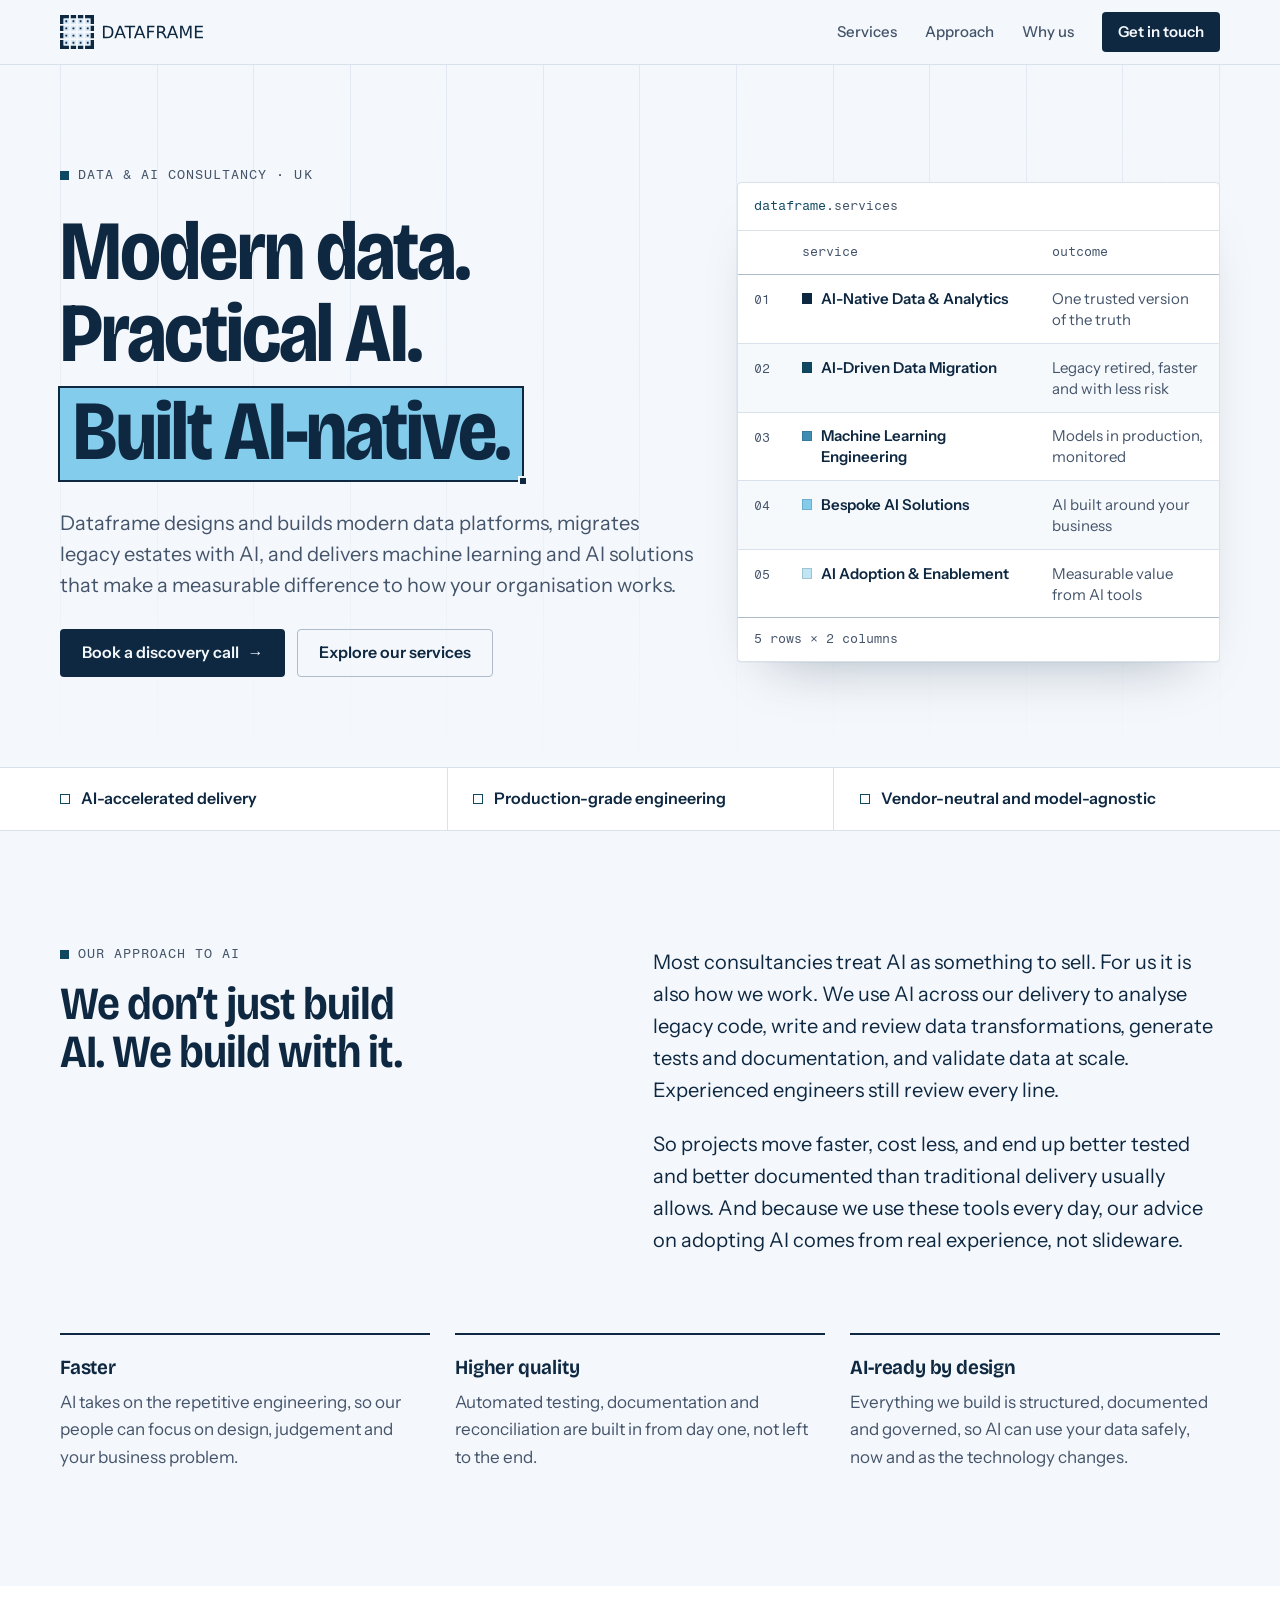
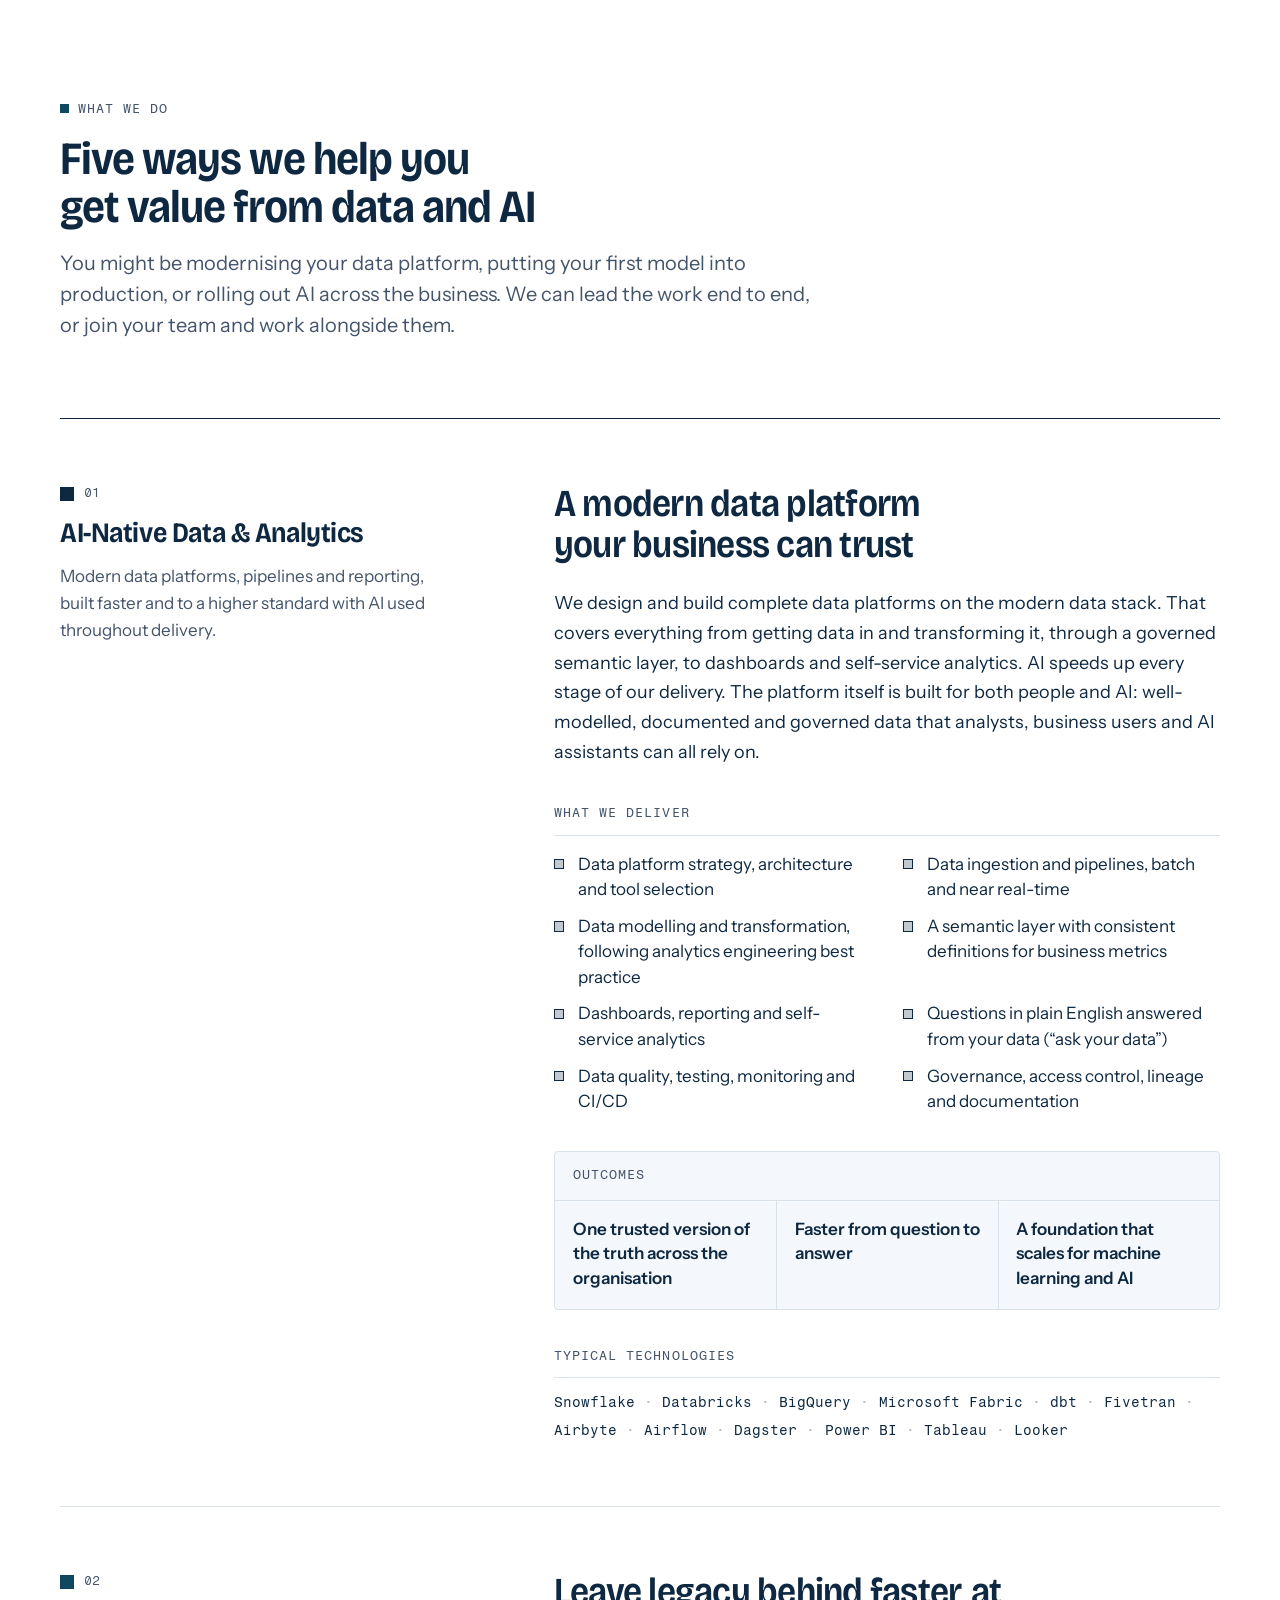
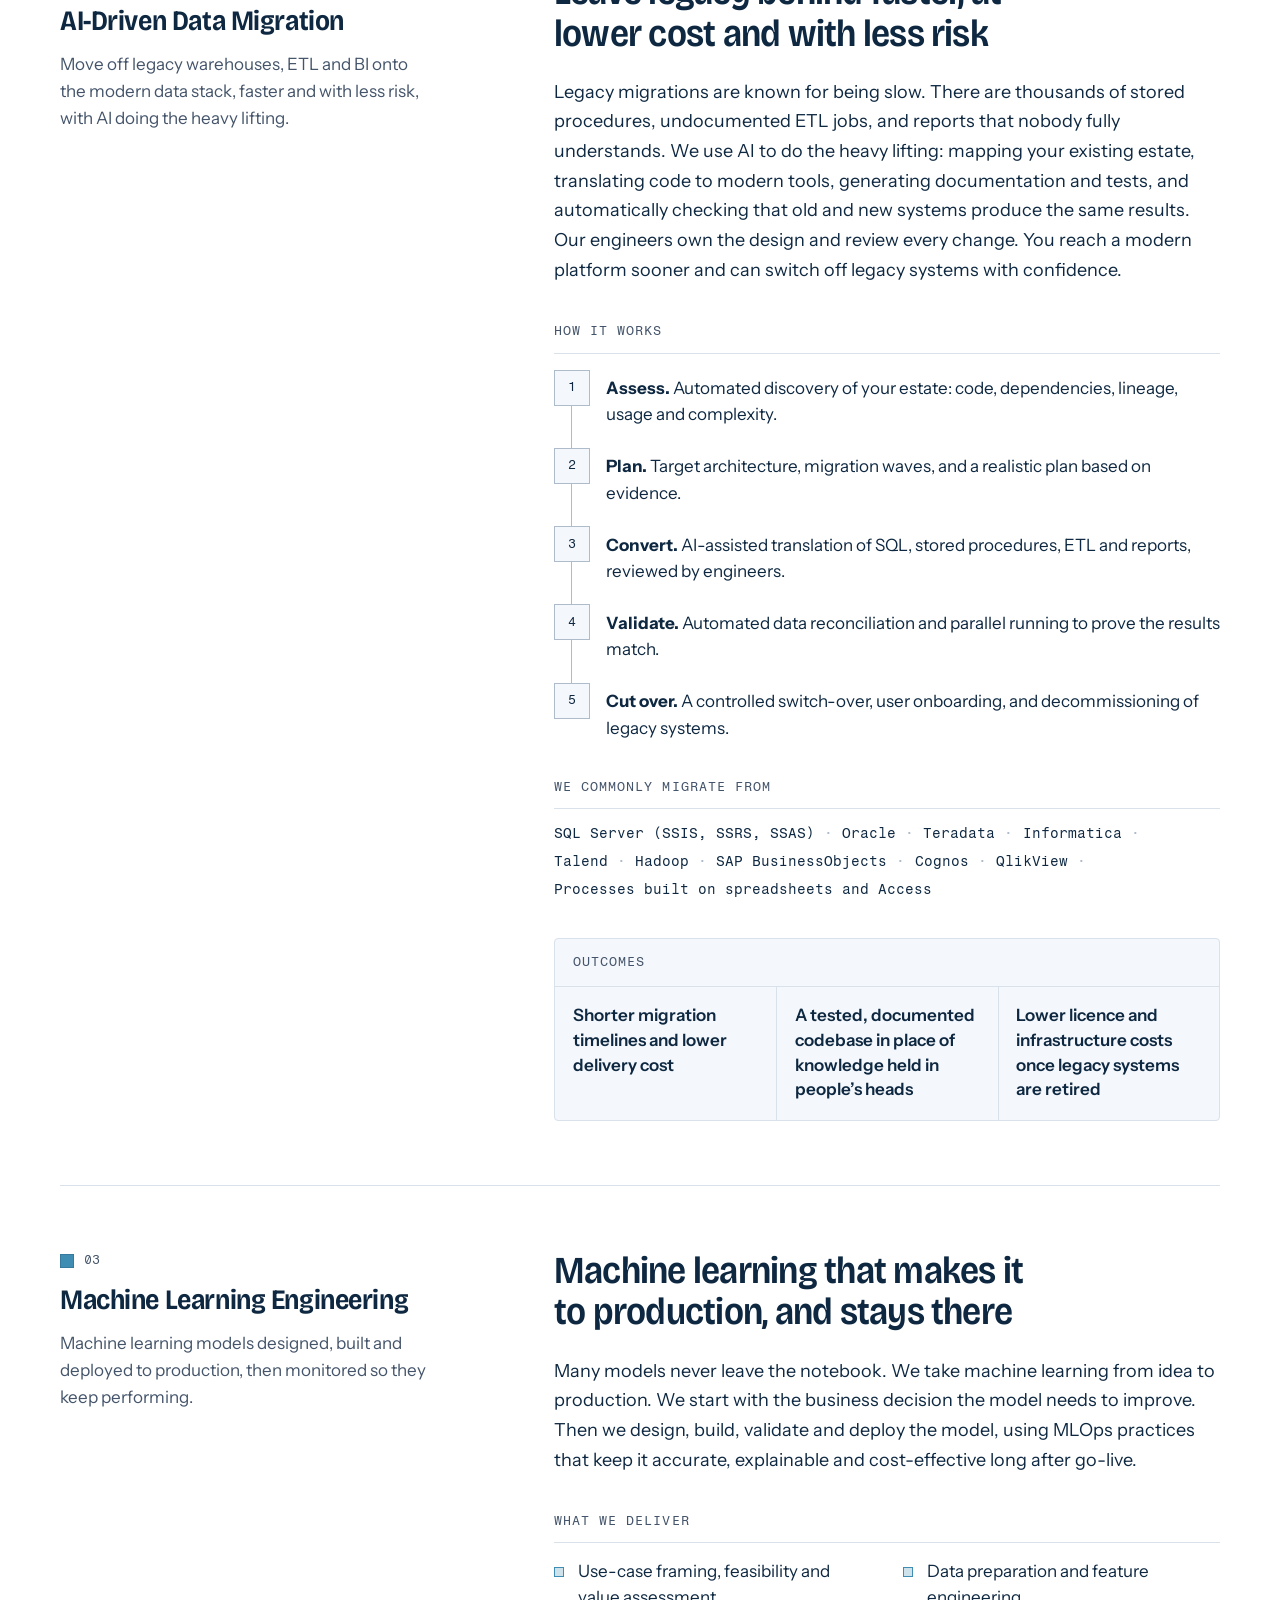
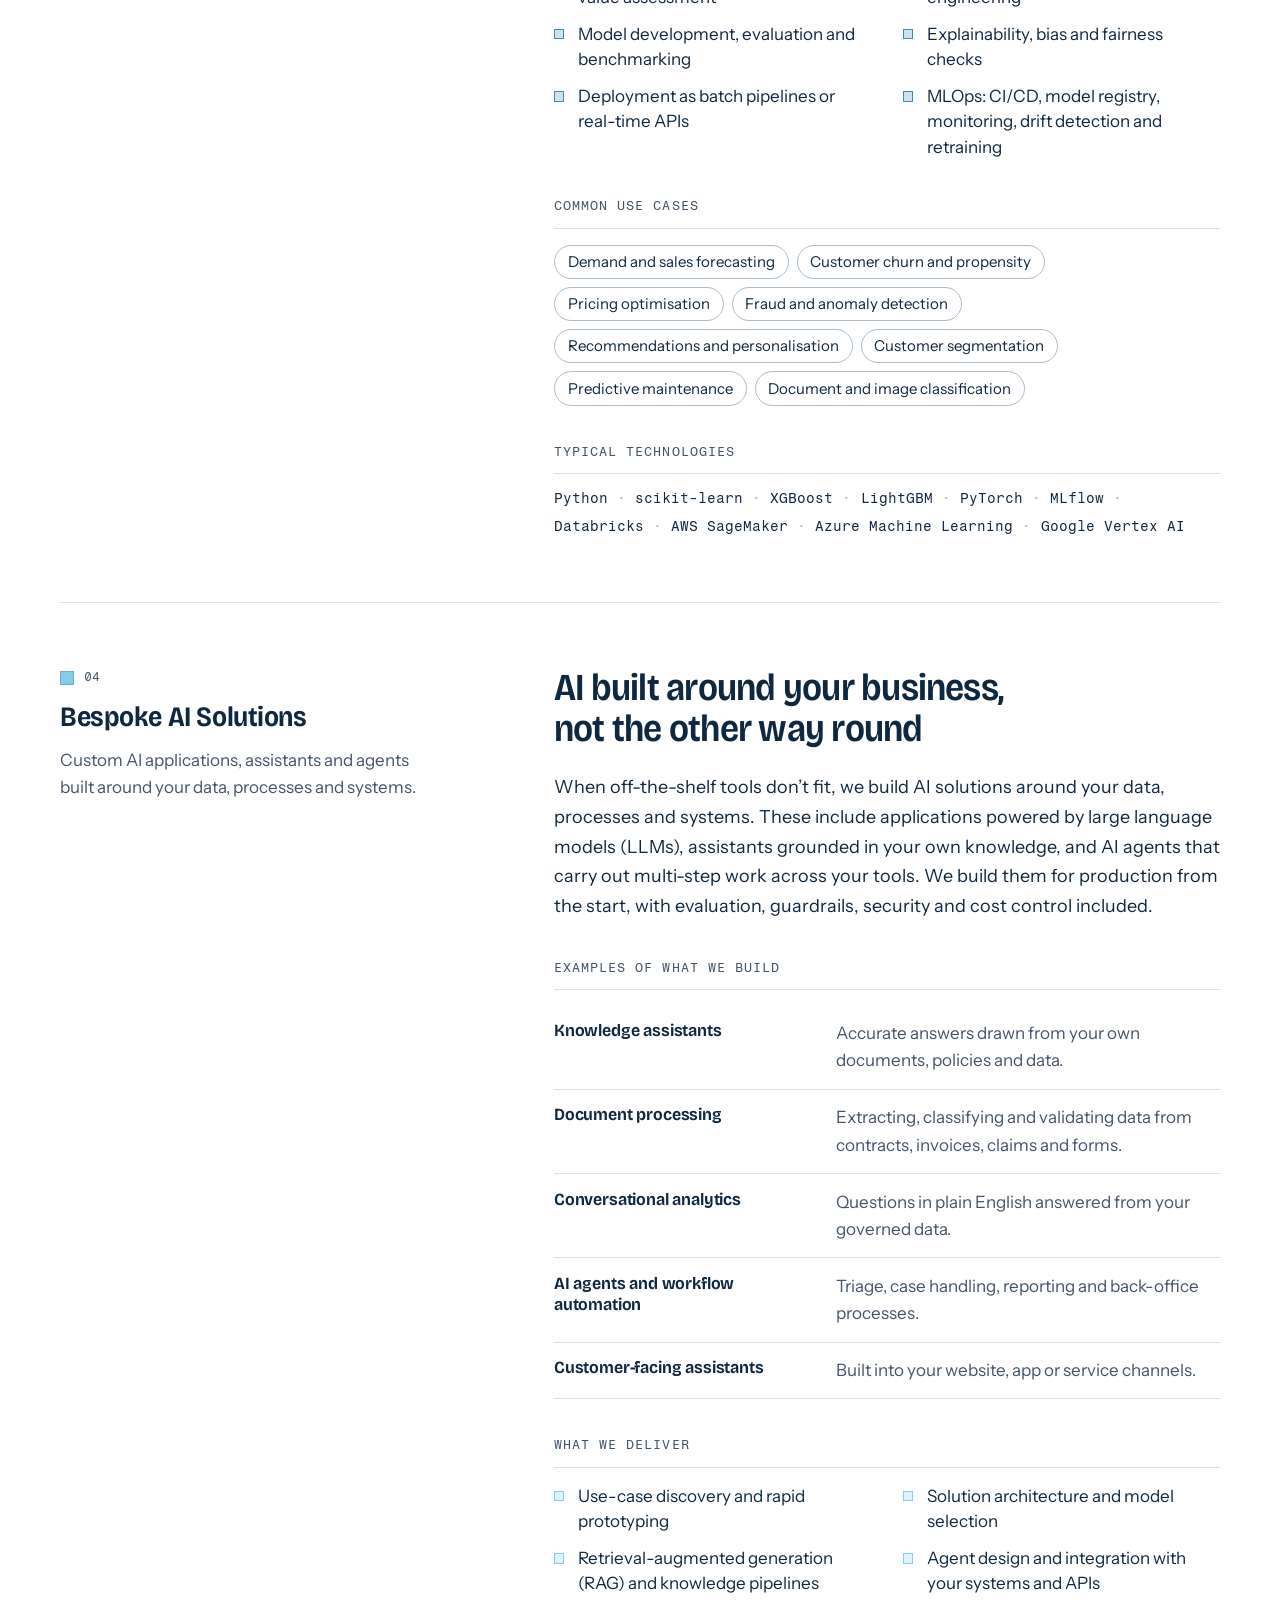
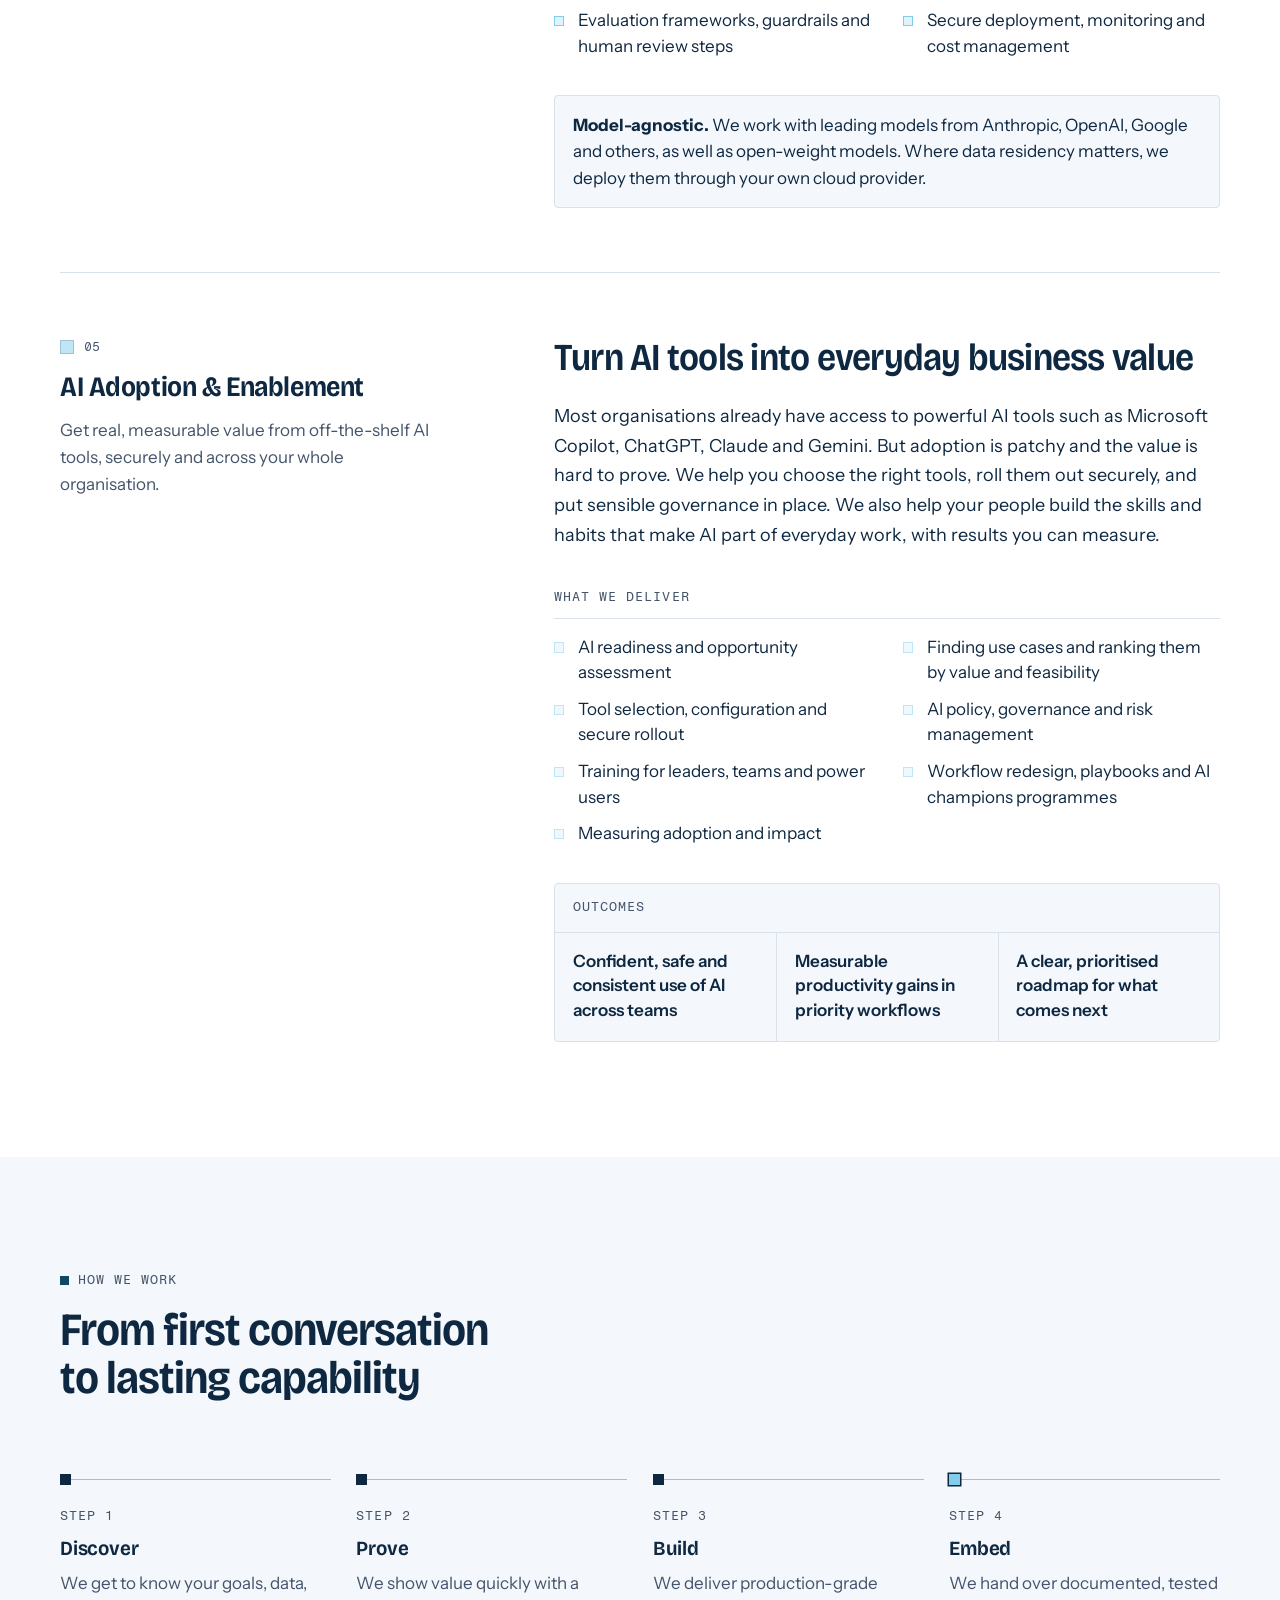
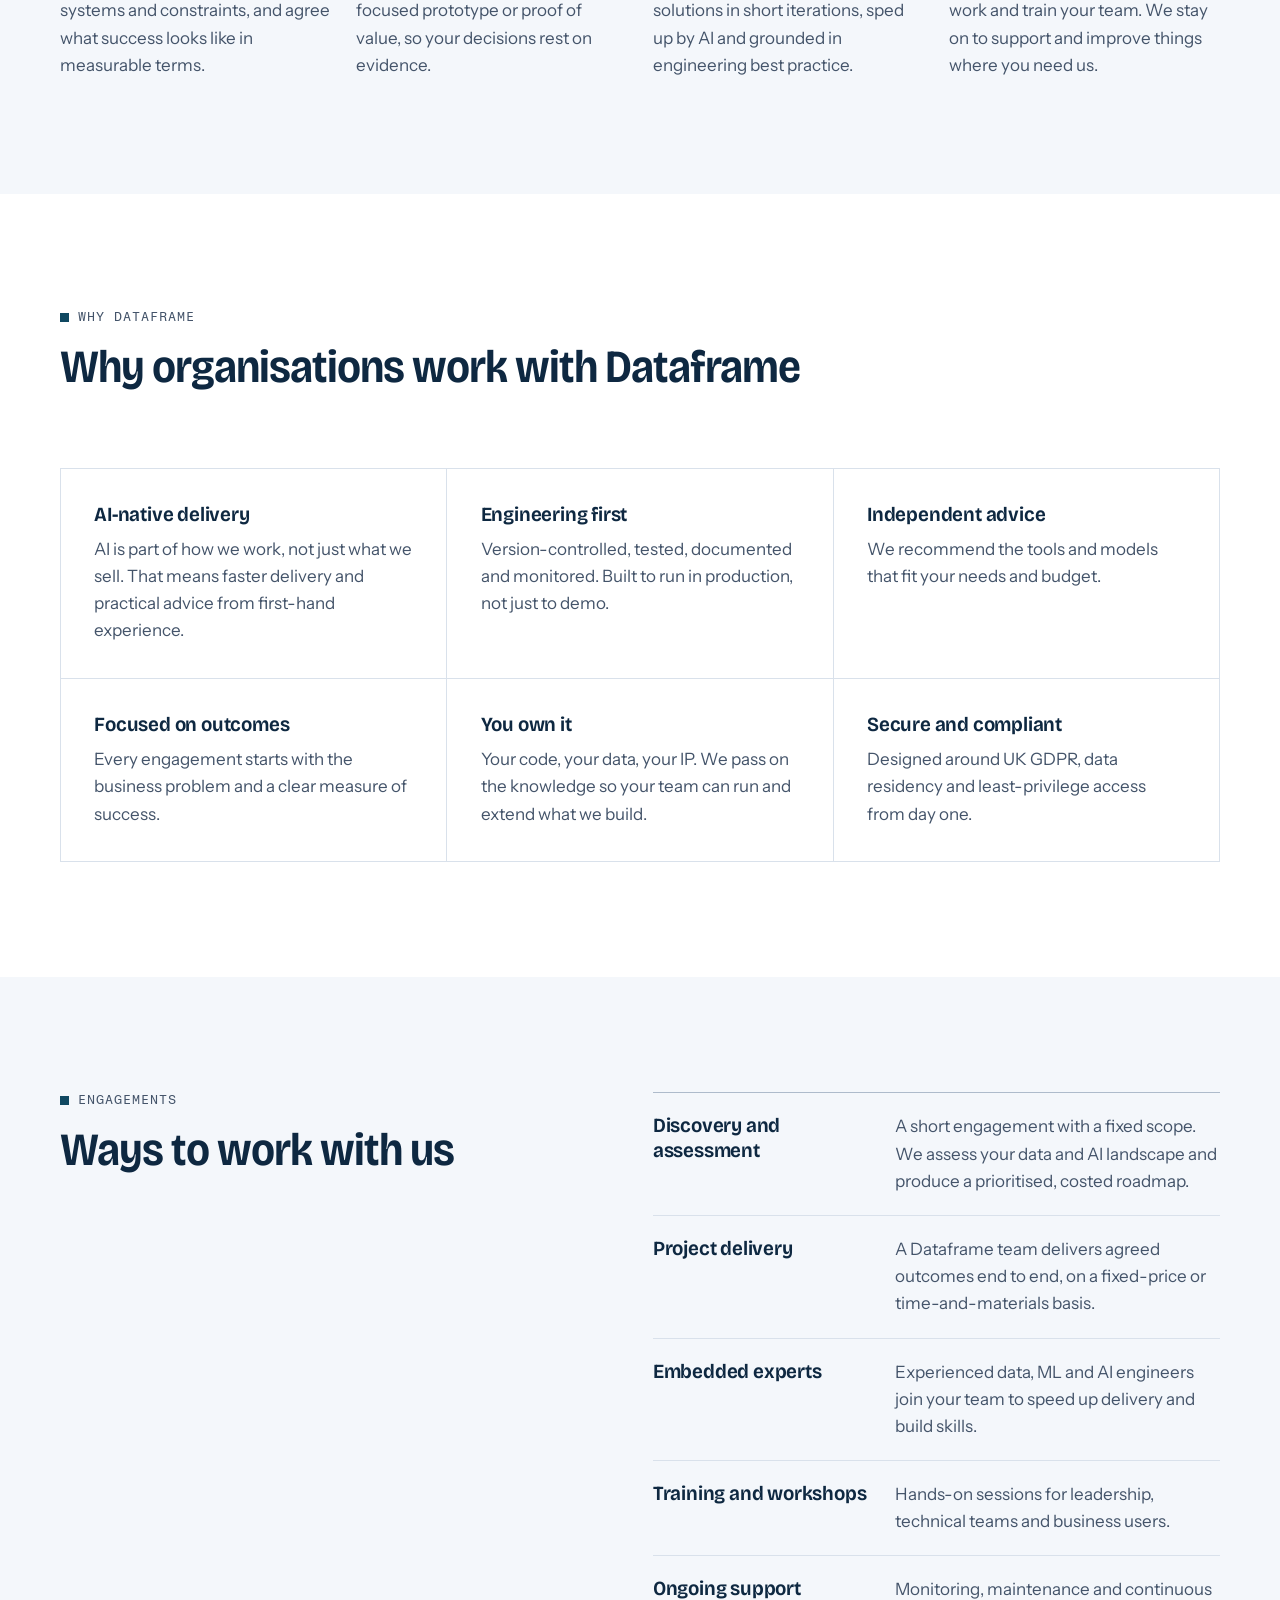
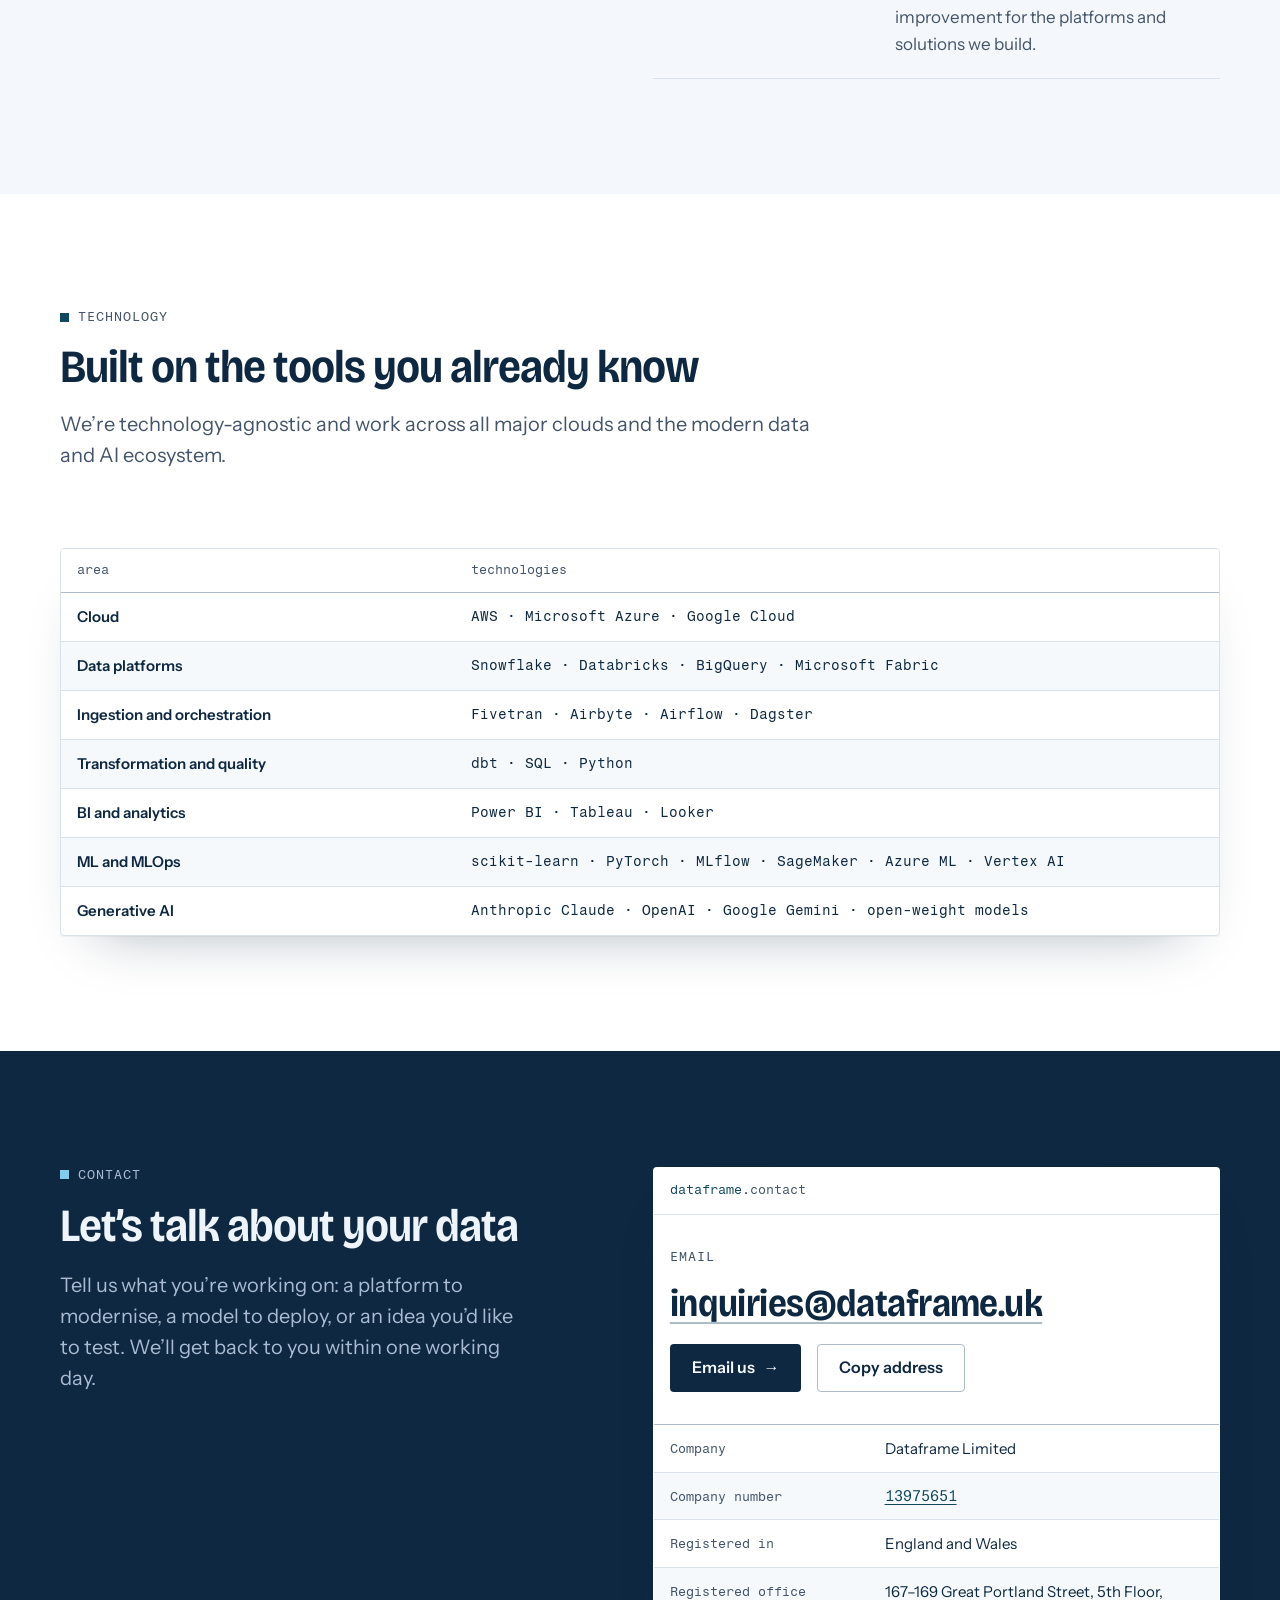
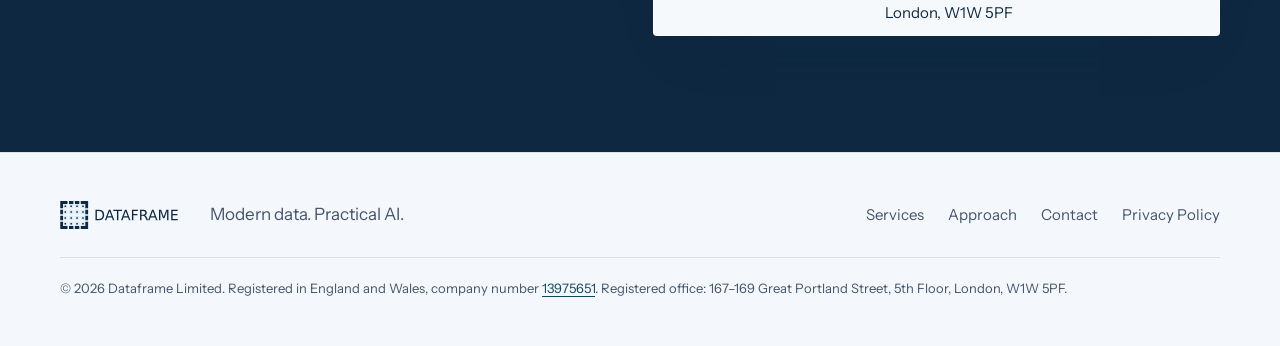
==== commit a8da0292: "Apply Dataframe brand and simplify the menu Use the Dataframe logo and the colour palette from the c" ====
--- a/docs/index.html
+++ b/docs/index.html
@@ -7,8 +7,8 @@
 <meta name="description" content="Dataframe builds modern data platforms, migrates legacy data estates with AI, and designs, deploys and embeds machine learning and AI solutions.">
 <link rel="canonical" href="https://dataframe.uk/">
 <meta name="color-scheme" content="light dark">
-<meta name="theme-color" content="#F2F5F4" media="(prefers-color-scheme: light)">
-<meta name="theme-color" content="#0C1416" media="(prefers-color-scheme: dark)">
+<meta name="theme-color" content="#F4F7FB" media="(prefers-color-scheme: light)">
+<meta name="theme-color" content="#07111D" media="(prefers-color-scheme: dark)">
 
 <meta property="og:type" content="website">
 <meta property="og:site_name" content="Dataframe">
@@ -53,25 +53,19 @@
 </script>
 </head>
 <body id="top">
+<svg class="visually-hidden" aria-hidden="true" focusable="false"><symbol id="df-logo" viewBox="0 0 79.90099 19"><path style="fill: var(--logo-ink, #0E2841)" d="M0 0H5V2H0ZM0 0H2V5H0ZM6 0H9V2H6ZM10 0H13V2H10ZM14 0H19V2H14ZM17 0H19V5H17ZM0 6H2V9H0ZM17 6H19V9H17ZM0 10H2V13H0ZM17 10H19V13H17ZM0 17H5V19H0ZM0 14H2V19H0ZM6 17H9V19H6ZM10 17H13V19H10ZM14 17H19V19H14ZM17 14H19V19H17Z"/><path style="fill: var(--logo-cell, #DAE9F8)" d="M2 2H5V5H2ZM6 2H9V5H6ZM10 2H13V5H10ZM14 2H17V5H14ZM2 6H5V9H2ZM6 6H9V9H6ZM10 6H13V9H10ZM14 6H17V9H14ZM2 10H5V13H2ZM6 10H9V13H6ZM10 10H13V13H10ZM14 10H17V13H14ZM2 14H5V17H2ZM6 14H9V17H6ZM10 14H13V17H10ZM14 14H17V17H14Z"/><path style="fill: var(--logo-ink, #0E2841)" d="M3 3H4V4H3ZM7 3H8V4H7ZM11 3H12V4H11ZM15 3H16V4H15ZM3 7H4V8H3ZM7 7H8V8H7ZM11 7H12V8H11ZM15 7H16V8H15ZM3 11H4V12H3ZM7 11H8V12H7ZM11 11H12V12H11ZM15 11H16V12H15ZM3 15H4V16H3ZM7 15H8V16H7ZM11 15H12V16H11ZM15 15H16V16H15Z"/><path fill="currentColor" transform="translate(24 6.0) scale(0.09601)" d="M9.86 8.11L9.86 64.8L21.78 64.8Q36.88 64.8 43.88 57.97Q50.88 51.12 50.88 36.38Q50.88 21.73 43.88 14.92Q36.88 8.11 21.78 8.11L9.86 8.11ZM0 0L20.27 0Q41.45 0 51.36 8.81Q61.28 17.62 61.28 36.38Q61.28 55.23 51.31 64.08Q41.36 72.91 20.27 72.91L0 72.91L0 0ZM99.62 9.72L86.23 46L113.05 46L99.62 9.72ZM94.05 0L105.23 0L133.02 72.91L122.77 72.91L116.12 54.2L83.27 54.2L76.62 72.91L66.22 72.91L94.05 0ZM125.78 0L187.45 0L187.45 8.31L161.58 8.31L161.58 72.91L151.67 72.91L151.67 8.31L125.78 8.31L125.78 0ZM213.58 9.72L200.19 46L227 46L213.58 9.72ZM208 0L219.19 0L246.97 72.91L236.72 72.91L230.08 54.2L197.22 54.2L190.58 72.91L180.17 72.91L208 0ZM257.61 0L299.5 0L299.5 8.31L267.47 8.31L267.47 29.8L296.38 29.8L296.38 38.09L267.47 38.09L267.47 72.91L257.61 72.91L257.61 0ZM349.7 38.72Q352.88 39.8 355.88 43.31Q358.88 46.83 361.91 52.98L371.92 72.91L361.31 72.91L352 54.2Q348.38 46.88 344.98 44.48Q341.59 42.09 335.73 42.09L324.98 42.09L324.98 72.91L315.12 72.91L315.12 0L337.39 0Q349.89 0 356.05 5.23Q362.2 10.45 362.2 21Q362.2 27.89 359 32.44Q355.8 36.97 349.7 38.72ZM324.98 8.11L324.98 33.98L337.39 33.98Q344.52 33.98 348.16 30.69Q351.8 27.39 351.8 21Q351.8 14.61 348.16 11.36Q344.52 8.11 337.39 8.11L324.98 8.11ZM404.94 9.72L391.55 46L418.36 46L404.94 9.72ZM399.36 0L410.55 0L438.33 72.91L428.08 72.91L421.44 54.2L388.58 54.2L381.94 72.91L371.53 72.91L399.36 0ZM448.97 0L463.67 0L482.27 49.61L500.97 0L515.67 0L515.67 72.91L506.05 72.91L506.05 8.89L487.25 58.89L477.34 58.89L458.55 8.89L458.55 72.91L448.97 72.91L448.97 0ZM535.25 0L581.34 0L581.34 8.31L545.11 8.31L545.11 29.89L579.83 29.89L579.83 38.19L545.11 38.19L545.11 64.61L582.22 64.61L582.22 72.91L535.25 72.91L535.25 0Z"/></symbol></svg>
 <a class="skip-link" href="#main">Skip to content</a>
 
 <header class="site-header">
   <div class="wrap site-header__inner">
     <a class="brand" href="#top" aria-label="Dataframe, back to top">
-      <svg class="brand__mark" viewBox="0 0 24 24" width="26" height="26" aria-hidden="true" focusable="false">
-        <rect class="brand__cell" x="8.5" y="8.5" width="14" height="7"/>
-        <rect x="1.5" y="1.5" width="21" height="21" rx="2.5" fill="none" stroke="currentColor" stroke-width="1.6"/>
-        <path d="M1.5 8.5h21M1.5 15.5h21M8.5 1.5v21" fill="none" stroke="currentColor" stroke-width="1.6"/>
-      </svg>
-      <span class="brand__name">Dataframe</span>
+      <svg class="brand__logo" viewBox="0 0 79.9 19" width="143" height="34" aria-hidden="true" focusable="false"><use href="#df-logo"/></svg>
     </a>
     <nav class="site-nav" id="site-nav" aria-label="Main">
       <ul>
         <li><a href="#services">Services</a></li>
         <li><a href="#approach">Approach</a></li>
         <li><a href="#why">Why us</a></li>
-        <li><a href="#faq">FAQ</a></li>
-        <li><a href="#contact">Contact</a></li>
       </ul>
     </nav>
     <a class="btn btn--primary btn--sm site-header__cta" href="#contact">Get in touch</a>
@@ -481,48 +475,6 @@
     </div>
   </section>
 
-  <!-- FAQ -->
-  <section class="section" id="faq" aria-labelledby="faq-title">
-    <div class="wrap">
-      <div class="split">
-        <div class="split__head">
-          <p class="label">FAQ</p>
-          <h2 class="h2" id="faq-title">Questions we often hear</h2>
-        </div>
-        <dl class="faq split__body">
-          <div class="faq__item">
-            <dt>What do you mean by “AI-native”?</dt>
-            <dd>We use AI throughout our delivery to analyse code, write and test transformations, generate documentation and validate data. Experienced engineers review every output. We also build everything so that your data and systems are ready to be used by AI.</dd>
-          </div>
-          <div class="faq__item">
-            <dt>Is AI-generated code reliable?</dt>
-            <dd>AI speeds up the work. It doesn’t replace engineering judgement. An engineer reviews every change, and every change is automatically tested and version-controlled, to the same standard as code written by hand.</dd>
-          </div>
-          <div class="faq__item">
-            <dt>Do you work with our existing tools and cloud?</dt>
-            <dd>Yes. We’re technology-agnostic and work with AWS, Azure, Google Cloud and all major data platforms. We only recommend changes where there’s a clear benefit.</dd>
-          </div>
-          <div class="faq__item">
-            <dt>How do you keep our data secure?</dt>
-            <dd>Wherever possible we work inside your own environment. We follow least-privilege access and design for UK GDPR compliance and data residency. When we use AI models, we use enterprise services configured so that your data is not used to train them.</dd>
-          </div>
-          <div class="faq__item">
-            <dt>How quickly will we see results?</dt>
-            <dd>Most engagements begin with a short discovery phase and a focused proof of value. That way you see tangible results early, before committing to a larger investment.</dd>
-          </div>
-          <div class="faq__item">
-            <dt>Who owns what you build?</dt>
-            <dd>You do. All code, models, documentation and IP created for you belong to you, and we make sure your team can run and extend them.</dd>
-          </div>
-          <div class="faq__item">
-            <dt>We’re just starting with AI. Where should we begin?</dt>
-            <dd>Start with an AI readiness assessment or a discovery workshop. We’ll find the opportunities with the highest value and lowest risk, and give you a practical roadmap.</dd>
-          </div>
-        </dl>
-      </div>
-    </div>
-  </section>
-
   <!-- Contact -->
   <section class="section section--deep" id="contact" aria-labelledby="contact-title">
     <div class="wrap contact">
@@ -566,12 +518,7 @@
   <div class="wrap site-footer__inner">
     <div class="site-footer__top">
       <a class="brand" href="#top" aria-label="Dataframe, back to top">
-        <svg class="brand__mark" viewBox="0 0 24 24" width="22" height="22" aria-hidden="true" focusable="false">
-          <rect class="brand__cell" x="8.5" y="8.5" width="14" height="7"/>
-          <rect x="1.5" y="1.5" width="21" height="21" rx="2.5" fill="none" stroke="currentColor" stroke-width="1.6"/>
-          <path d="M1.5 8.5h21M1.5 15.5h21M8.5 1.5v21" fill="none" stroke="currentColor" stroke-width="1.6"/>
-        </svg>
-        <span class="brand__name">Dataframe</span>
+        <svg class="brand__logo" viewBox="0 0 79.9 19" width="118" height="28" aria-hidden="true" focusable="false"><use href="#df-logo"/></svg>
       </a>
       <p class="site-footer__tagline">Modern data. Practical AI.</p>
       <nav class="site-footer__nav" aria-label="Footer">
--- a/docs/assets/css/styles.css
+++ b/docs/assets/css/styles.css
@@ -1,7 +1,8 @@
 /* Dataframe — dataframe.uk
    Layout: a 12-column grid made visible. Faint column rules sit behind the hero,
    and content snaps to columns like cells in a table. One bold device recurs:
-   the selected cell (viridis yellow fill, ink outline, fill handle). */
+   the selected cell (sky-blue fill, navy outline, fill handle), echoing the logo's
+   light cells with navy centres. Colours come from the Dataframe logo and decks. */
 
 @font-face {
   font-family: "Bricolage Grotesque";
@@ -28,32 +29,37 @@
 }
 
 :root {
-  /* Colour: cool paper, blue-green ink, accents drawn from the viridis colour map */
-  --paper: #F2F5F4;
+  /* Colour: navy and light blue from the logo; slate, petrol and sky from the decks */
+  --paper: #F4F7FB;
   --surface: #FFFFFF;
-  --stripe: #F6F8F7;
-  --ink: #0E1B1F;
-  --ink-muted: #4C5C61;
-  --rule: #D5DEDC;
-  --rule-strong: #A6B7B6;
-  --grid: #E0E8E6;
-  --accent: #17706C;
-  --on-accent: #F2F5F4;
-  --highlight: #FDE725;
-  --on-highlight: #0E1B1F;
-  --deep: #0C2B2D;
-  --on-deep: #E8F1EF;
-  --on-deep-muted: #A3BEBB;
-  --deep-rule: #23484A;
-  --shadow: 0 1px 0 rgba(14, 27, 31, .04), 0 28px 56px -36px rgba(14, 27, 31, .45);
-  --header-bg: rgba(242, 245, 244, .86);
-
-  /* Viridis stops, one per service */
-  --v1: #414487;
-  --v2: #2A788E;
-  --v3: #22A884;
-  --v4: #7AD151;
-  --v5: #FDE725;
+  --stripe: #F6F9FC;
+  --ink: #0E2841;
+  --ink-muted: #44546A;
+  --rule: #D9E1EB;
+  --rule-strong: #AEBBCB;
+  --grid: #E2E9F2;
+  --accent: #104861;
+  --on-accent: #FFFFFF;
+  --highlight: #83CCEB;
+  --on-highlight: #0E2841;
+  --deep: #0E2841;
+  --on-deep: #EEF4FB;
+  --on-deep-muted: #A9BCD2;
+  --deep-rule: #263F5C;
+  --swatch-ring: rgba(14, 40, 65, .18);
+  --shadow: 0 1px 0 rgba(14, 40, 65, .04), 0 28px 56px -36px rgba(14, 40, 65, .4);
+  --header-bg: rgba(244, 247, 251, .88);
+
+  /* Logo colours stay the same in both themes */
+  --logo-ink: #0E2841;
+  --logo-cell: #DAE9F8;
+
+  /* One colour per service, dark to light: navy, petrol, mid blue, sky, pale sky */
+  --v1: #0E2841;
+  --v2: #104861;
+  --v3: #3F8DB3;
+  --v4: #83CCEB;
+  --v5: #C0E6F5;
 
   /* Type */
   --font-display: "Bricolage Grotesque", "Avenir Next", "Segoe UI", system-ui, sans-serif;
@@ -81,42 +87,48 @@
 
 @media (prefers-color-scheme: dark) {
   :root:not([data-theme="light"]) {
-    --paper: #0C1416;
-    --surface: #111C1F;
-    --stripe: #0F181A;
-    --ink: #E4EDEB;
-    --ink-muted: #9AAEAE;
-    --rule: #22343A;
-    --rule-strong: #3D555C;
-    --grid: #142226;
-    --accent: #3CC09C;
-    --on-accent: #0C1416;
-    --deep: #0A2326;
-    --on-deep: #E4EDEB;
-    --on-deep-muted: #93B1AE;
-    --deep-rule: #1D4044;
+    --paper: #07111D;
+    --surface: #0C1A2A;
+    --stripe: #0A1624;
+    --ink: #E6EEF7;
+    --ink-muted: #A3B4C8;
+    --rule: #1A2C41;
+    --rule-strong: #2F4761;
+    --grid: #0F1E30;
+    --accent: #83CCEB;
+    --on-accent: #0E2841;
+    --deep: #0E2841;
+    --on-deep: #EEF4FB;
+    --on-deep-muted: #A3B8CF;
+    --deep-rule: #233D5B;
+    --swatch-ring: rgba(230, 238, 247, .3);
+    --v1: #2E5A86;
+    --v2: #1F7192;
     --shadow: 0 1px 0 rgba(0, 0, 0, .3), 0 28px 56px -32px rgba(0, 0, 0, .8);
-    --header-bg: rgba(12, 20, 22, .86);
+    --header-bg: rgba(7, 17, 29, .86);
     color-scheme: dark;
   }
 }
 :root[data-theme="dark"] {
-  --paper: #0C1416;
-  --surface: #111C1F;
-  --stripe: #0F181A;
-  --ink: #E4EDEB;
-  --ink-muted: #9AAEAE;
-  --rule: #22343A;
-  --rule-strong: #3D555C;
-  --grid: #142226;
-  --accent: #3CC09C;
-  --on-accent: #0C1416;
-  --deep: #0A2326;
-  --on-deep: #E4EDEB;
-  --on-deep-muted: #93B1AE;
-  --deep-rule: #1D4044;
+  --paper: #07111D;
+  --surface: #0C1A2A;
+  --stripe: #0A1624;
+  --ink: #E6EEF7;
+  --ink-muted: #A3B4C8;
+  --rule: #1A2C41;
+  --rule-strong: #2F4761;
+  --grid: #0F1E30;
+  --accent: #83CCEB;
+  --on-accent: #0E2841;
+  --deep: #0E2841;
+  --on-deep: #EEF4FB;
+  --on-deep-muted: #A3B8CF;
+  --deep-rule: #233D5B;
+  --swatch-ring: rgba(230, 238, 247, .3);
+  --v1: #2E5A86;
+  --v2: #1F7192;
   --shadow: 0 1px 0 rgba(0, 0, 0, .3), 0 28px 56px -32px rgba(0, 0, 0, .8);
-  --header-bg: rgba(12, 20, 22, .86);
+  --header-bg: rgba(7, 17, 29, .86);
   color-scheme: dark;
 }
 
@@ -299,16 +311,7 @@
   color: var(--ink);
   text-decoration: none;
 }
-.brand__mark { flex: none; display: block; }
-.brand__cell { fill: var(--highlight); }
-.brand__name {
-  font-family: var(--font-display);
-  font-size: 1.3125rem;
-  font-weight: 700;
-  font-stretch: 92%;
-  letter-spacing: -.02em;
-  line-height: 1;
-}
+.brand__logo { flex: none; display: block; }
 
 .site-nav ul { display: flex; gap: 28px; }
 .site-nav a {
@@ -375,8 +378,14 @@
   html:not(.js) .site-nav { order: 3; width: 100%; overflow-x: auto; }
   html:not(.js) .site-nav ul { gap: 20px; }
 }
+.site-header__cta { white-space: nowrap; }
+/* "Get in touch" is the only route to Contact in the header, so it never hides; the logo shrinks instead */
+@media (max-width: 600px) {
+  .site-header__inner { gap: 14px; }
+  .site-header .brand__logo { width: 118px; height: 28px; }
+}
 @media (max-width: 380px) {
-  .site-header__cta { display: none; }
+  .site-header .brand__logo { width: 101px; height: 24px; }
 }
 
 /* ---------- Hero ---------- */
@@ -553,7 +562,7 @@
   width: .72em;
   height: .72em;
   background: var(--swatch, var(--accent));
-  box-shadow: inset 0 0 0 1px rgba(14, 27, 31, .18);
+  box-shadow: inset 0 0 0 1px var(--swatch-ring);
 }
 
 /* ---------- Proof strip ---------- */
@@ -891,25 +900,6 @@
   background: var(--surface);
 }
 .cells p { color: var(--ink-muted); }
-
-/* ---------- FAQ ---------- */
-
-.faq { border-top: 1px solid var(--rule-strong); }
-.faq__item {
-  display: grid;
-  gap: .6rem;
-  padding-block: 1.5rem;
-  border-bottom: 1px solid var(--rule);
-}
-.faq dt {
-  font-family: var(--font-display);
-  font-size: var(--step-1);
-  font-weight: 640;
-  font-stretch: 94%;
-  line-height: 1.25;
-  letter-spacing: -.01em;
-}
-.faq dd { color: var(--ink-muted); max-width: 64ch; }
 
 /* ---------- Contact ---------- */
 
@@ -1019,7 +1009,6 @@
   gap: 16px 32px;
 }
 .site-footer__top .brand { margin-right: 0; }
-.site-footer__top .brand__name { font-size: 1.125rem; }
 .site-footer__tagline { color: var(--ink-muted); margin-right: auto; }
 .site-footer__nav ul { display: flex; flex-wrap: wrap; gap: 8px 24px; }
 .site-footer__nav a { color: var(--ink-muted); text-decoration: none; font-size: .9375rem; }
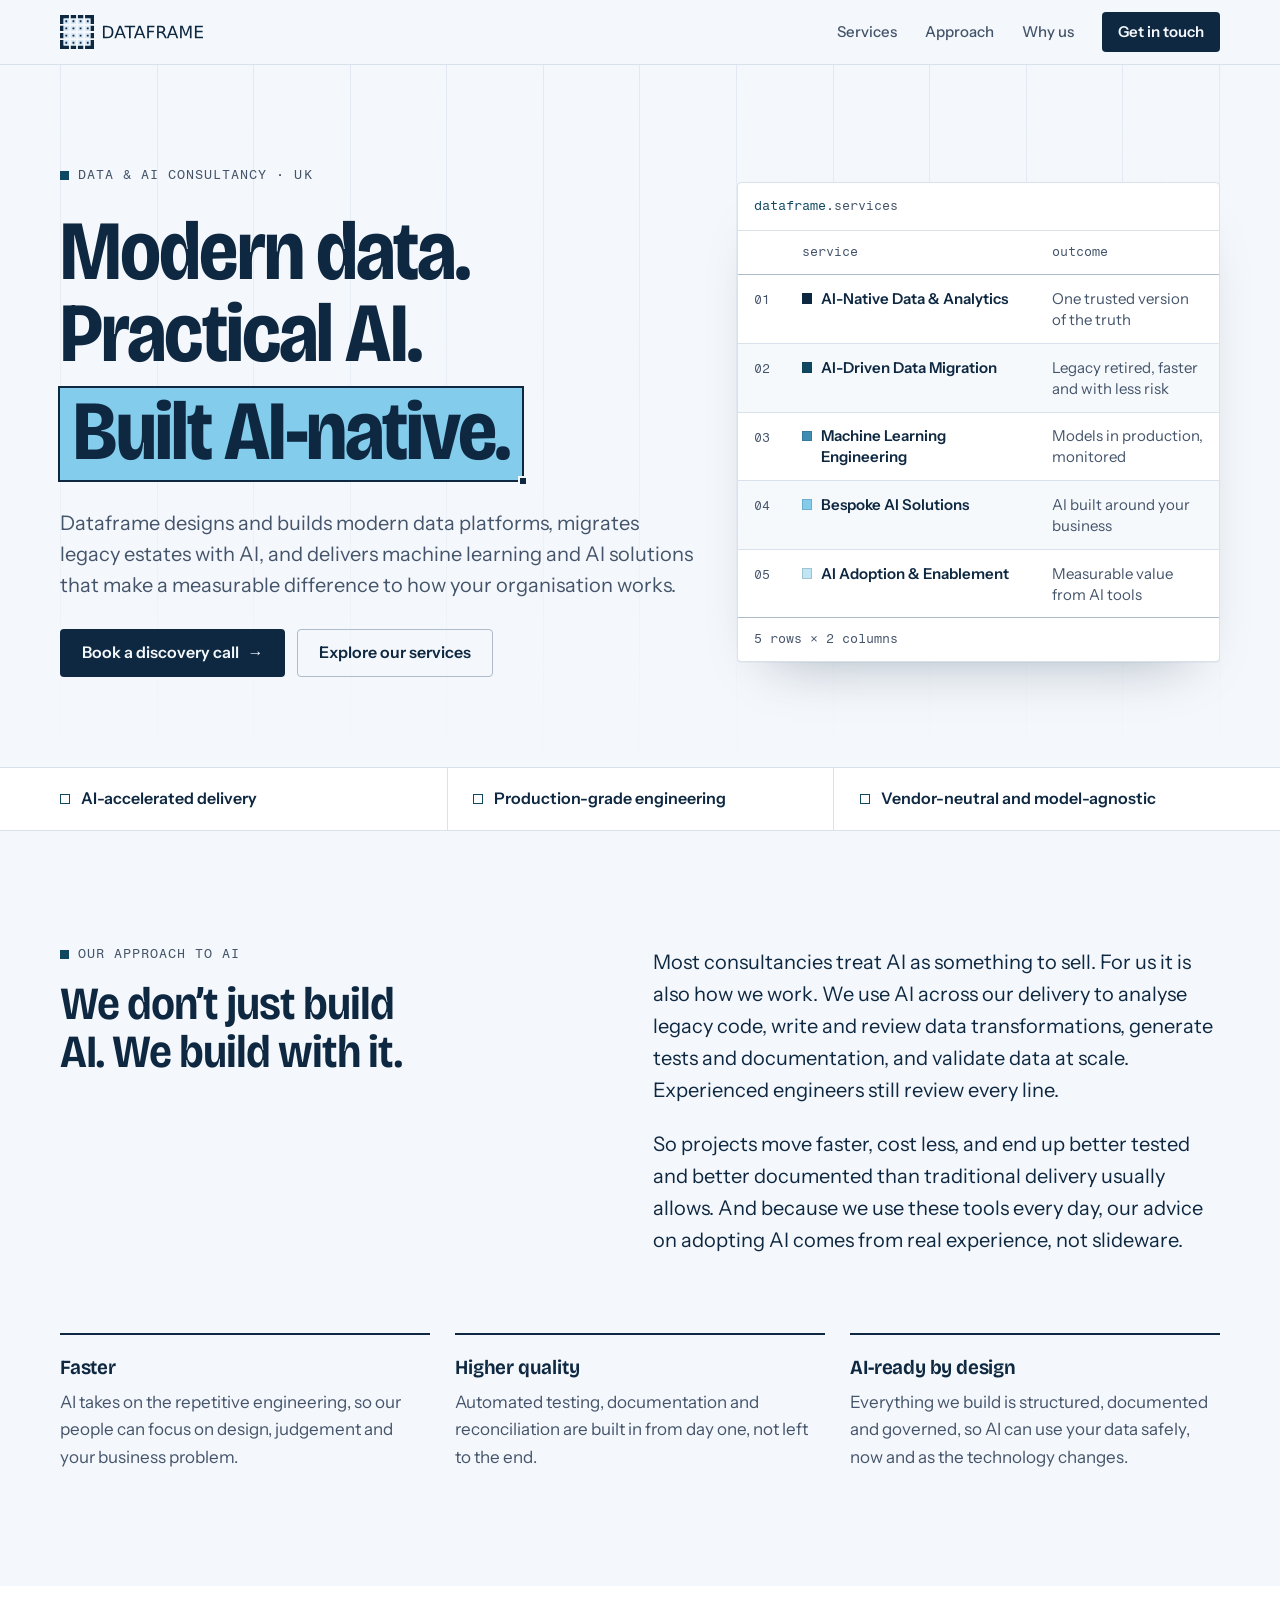
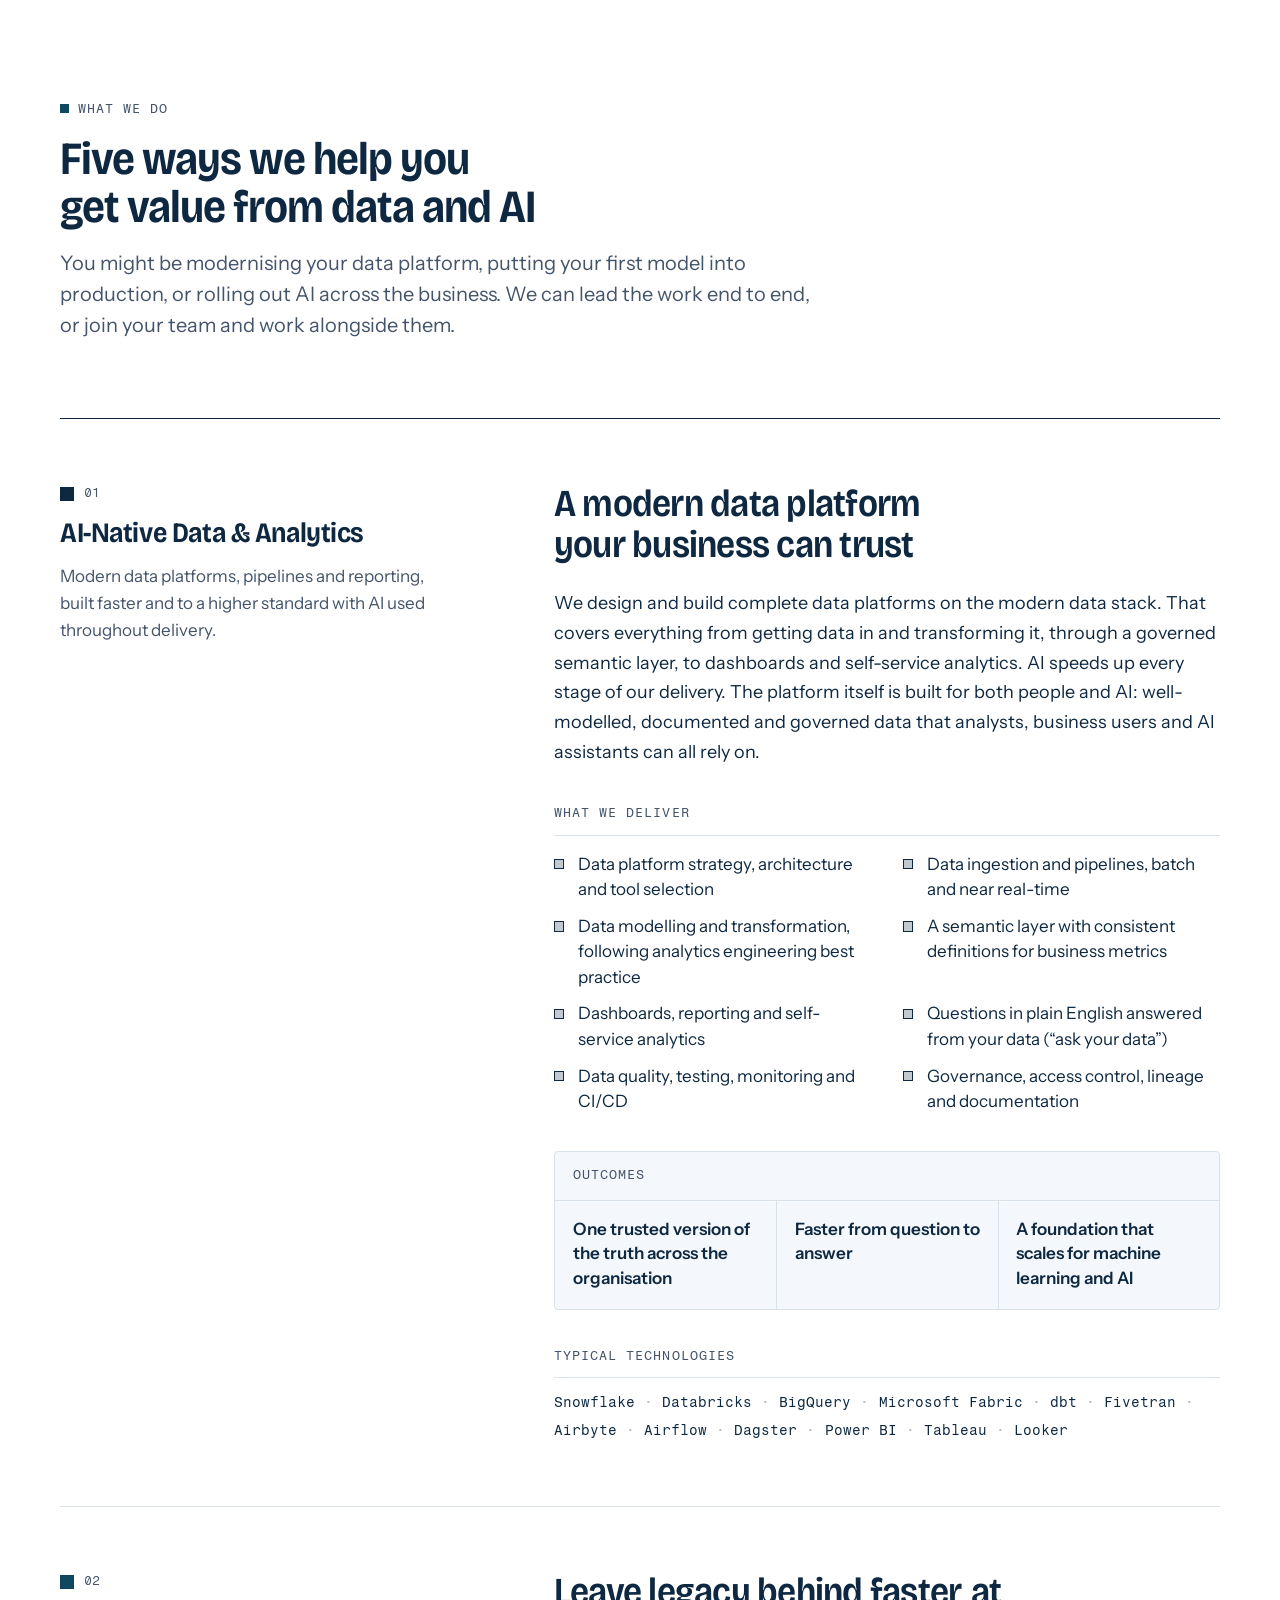
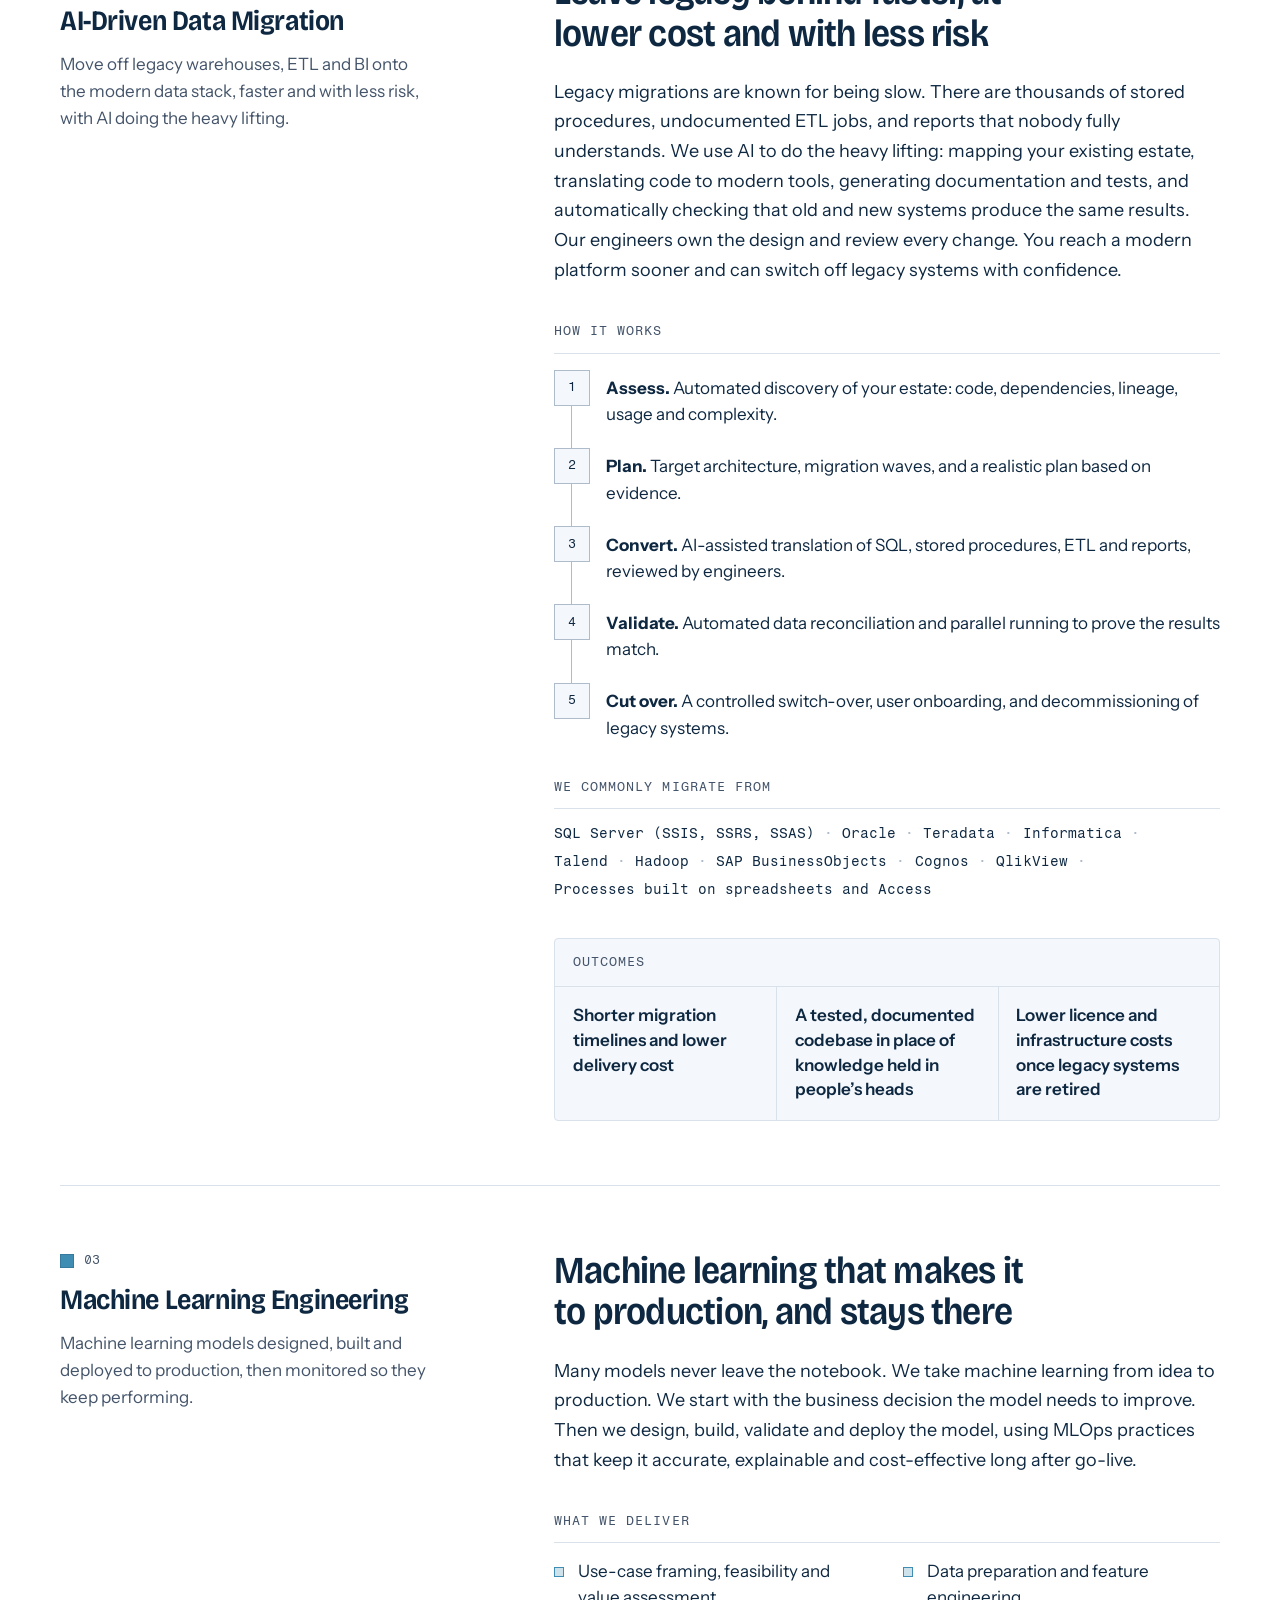
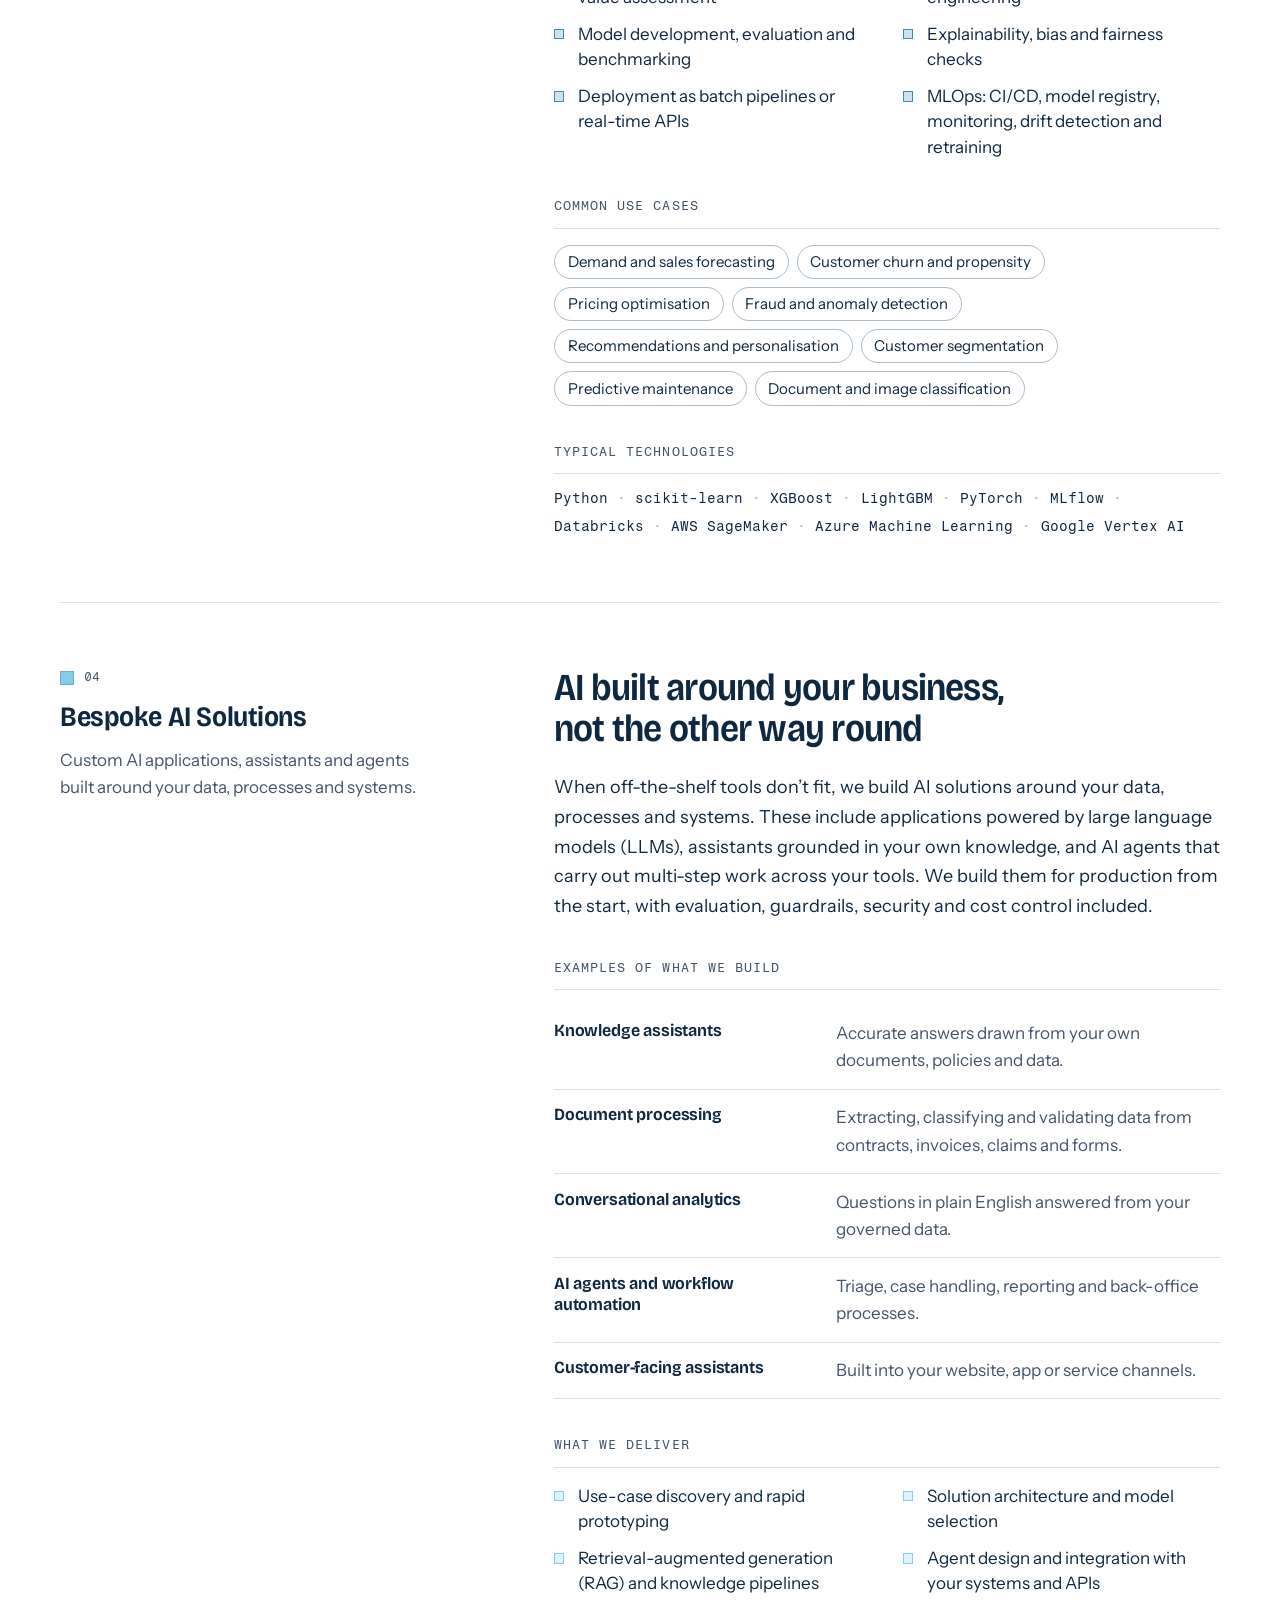
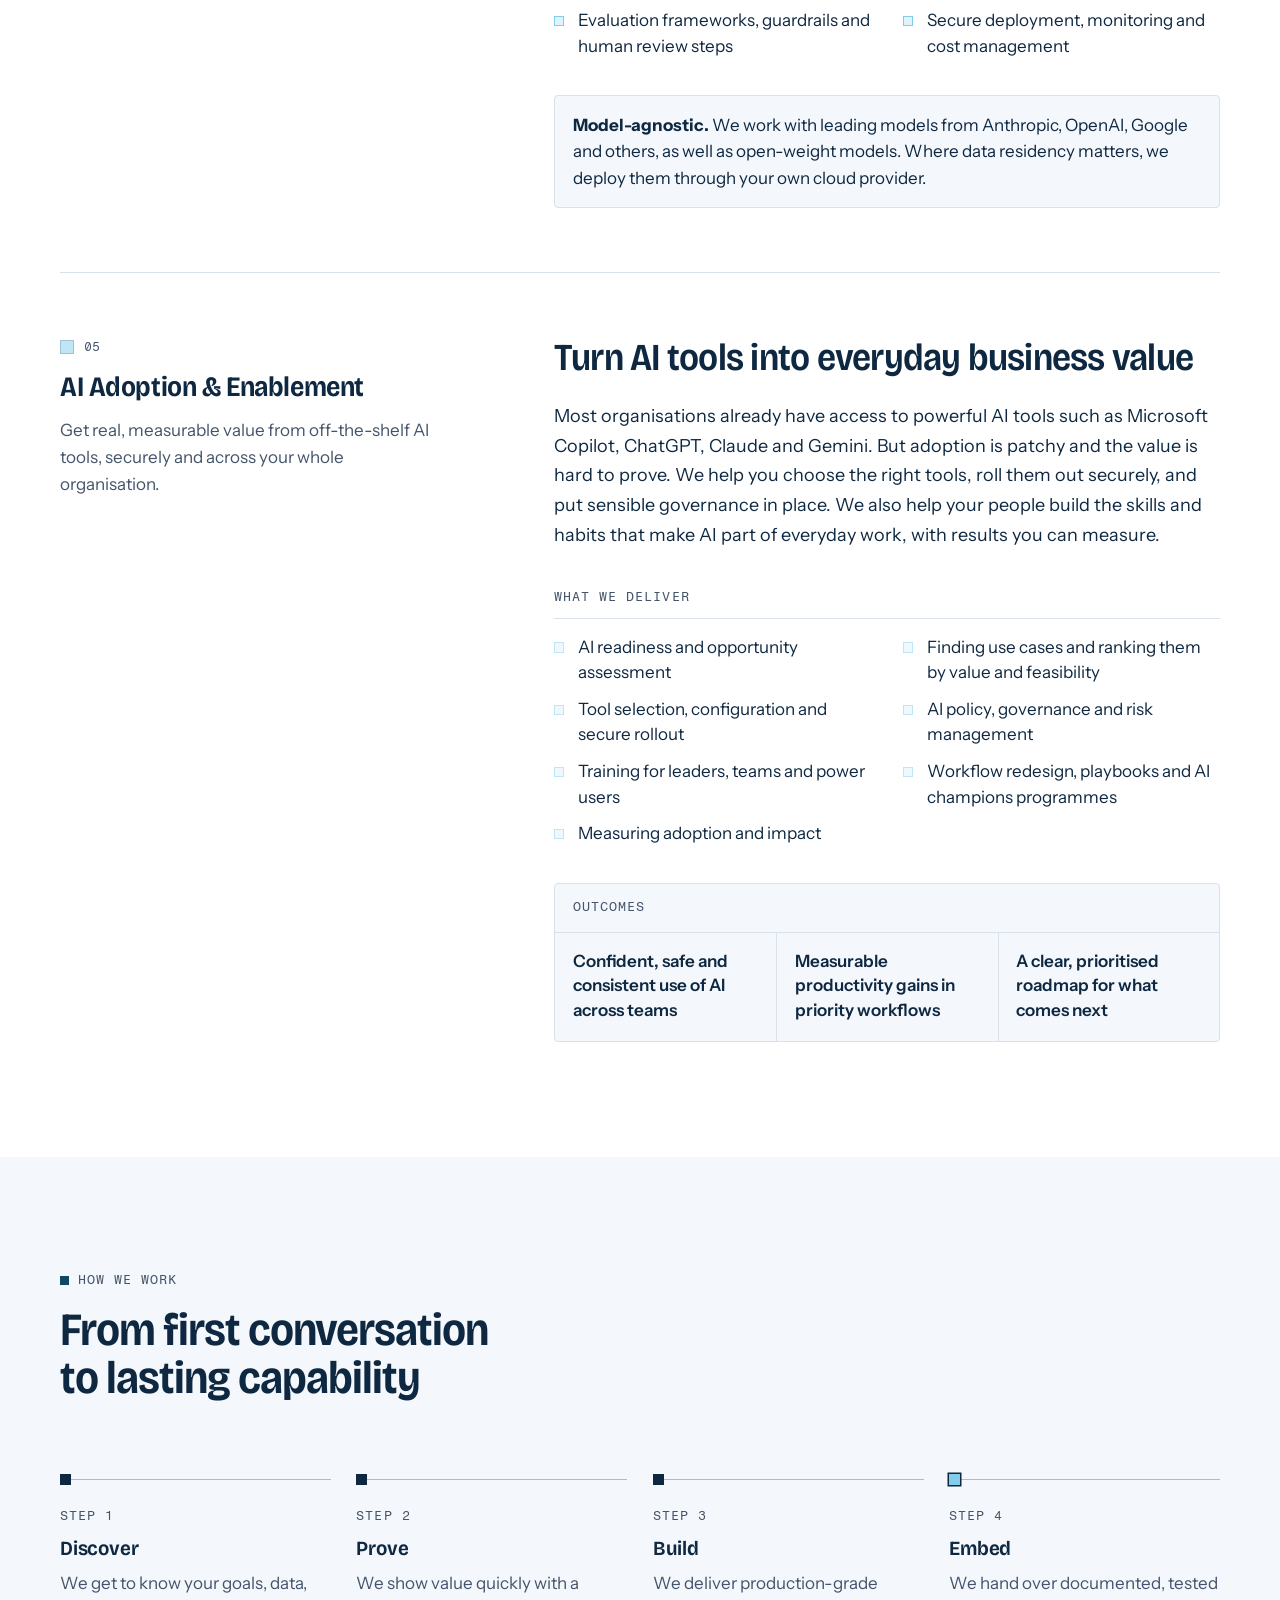
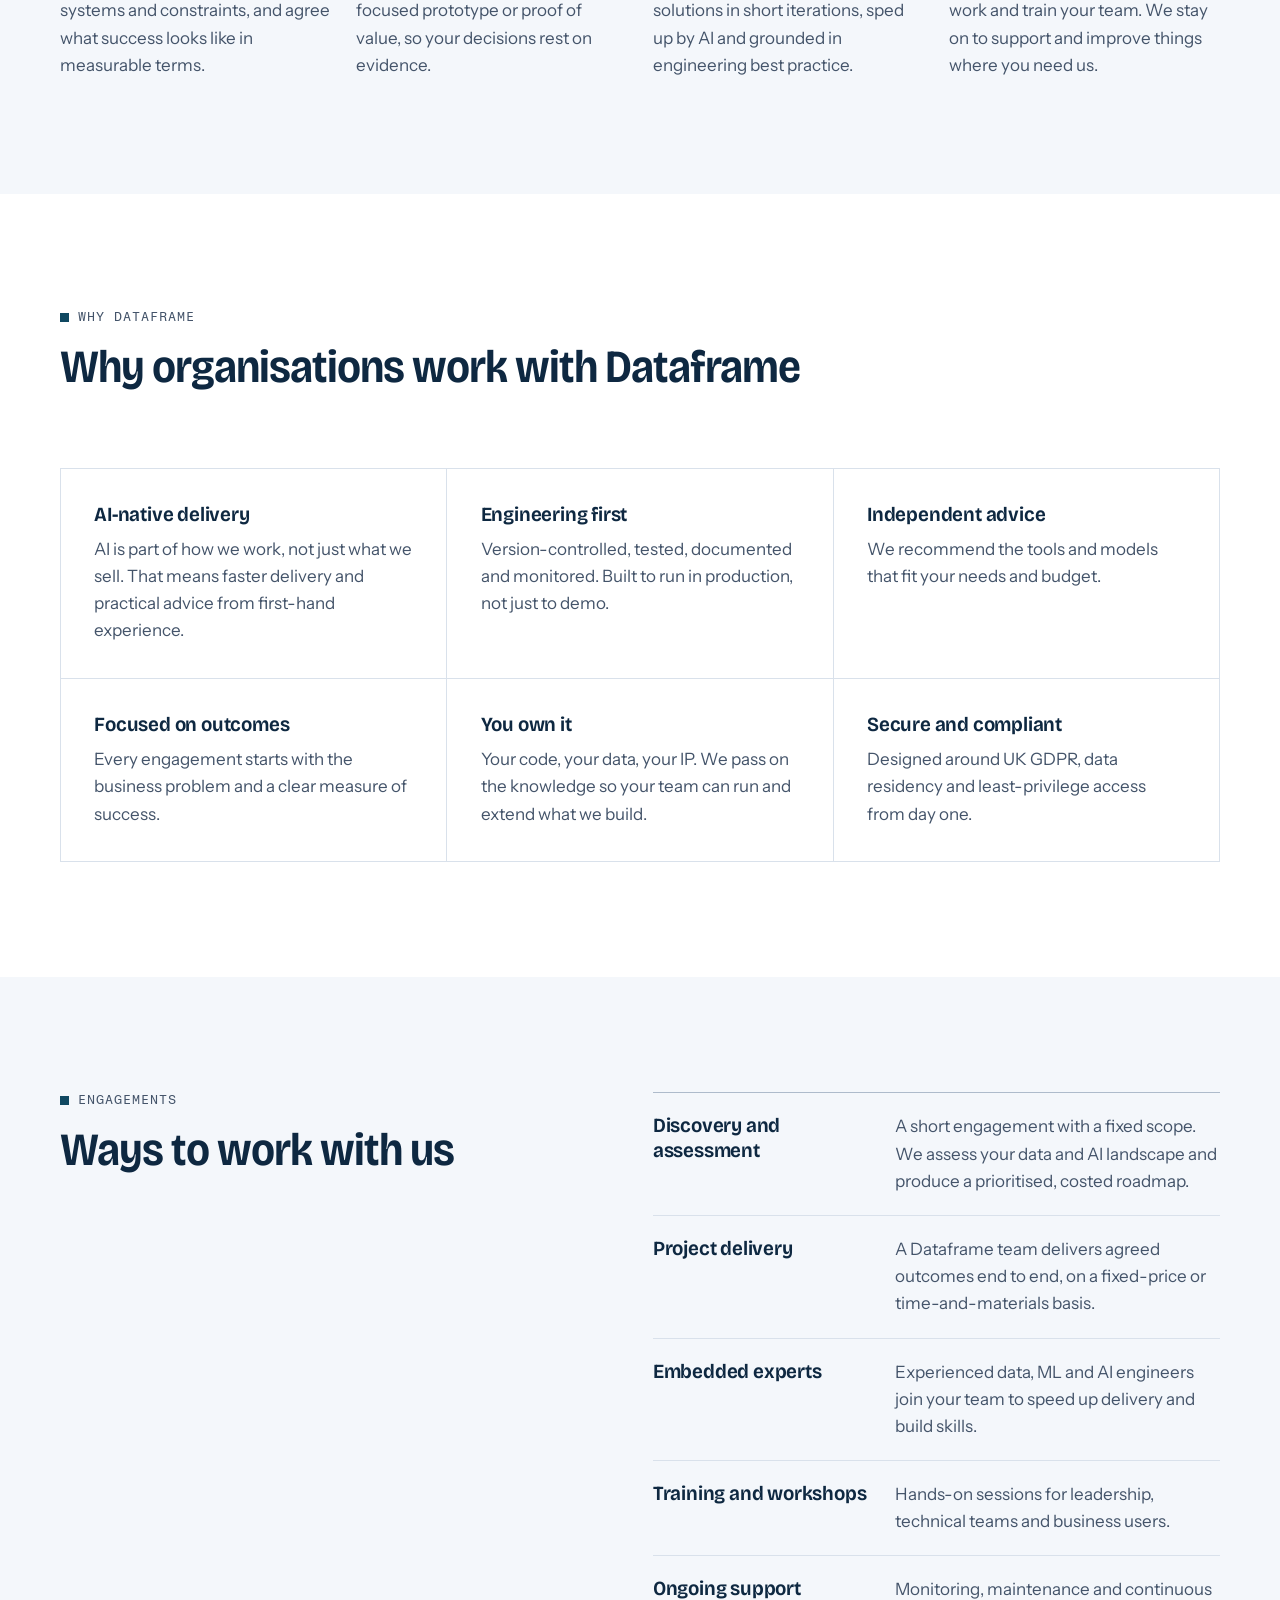
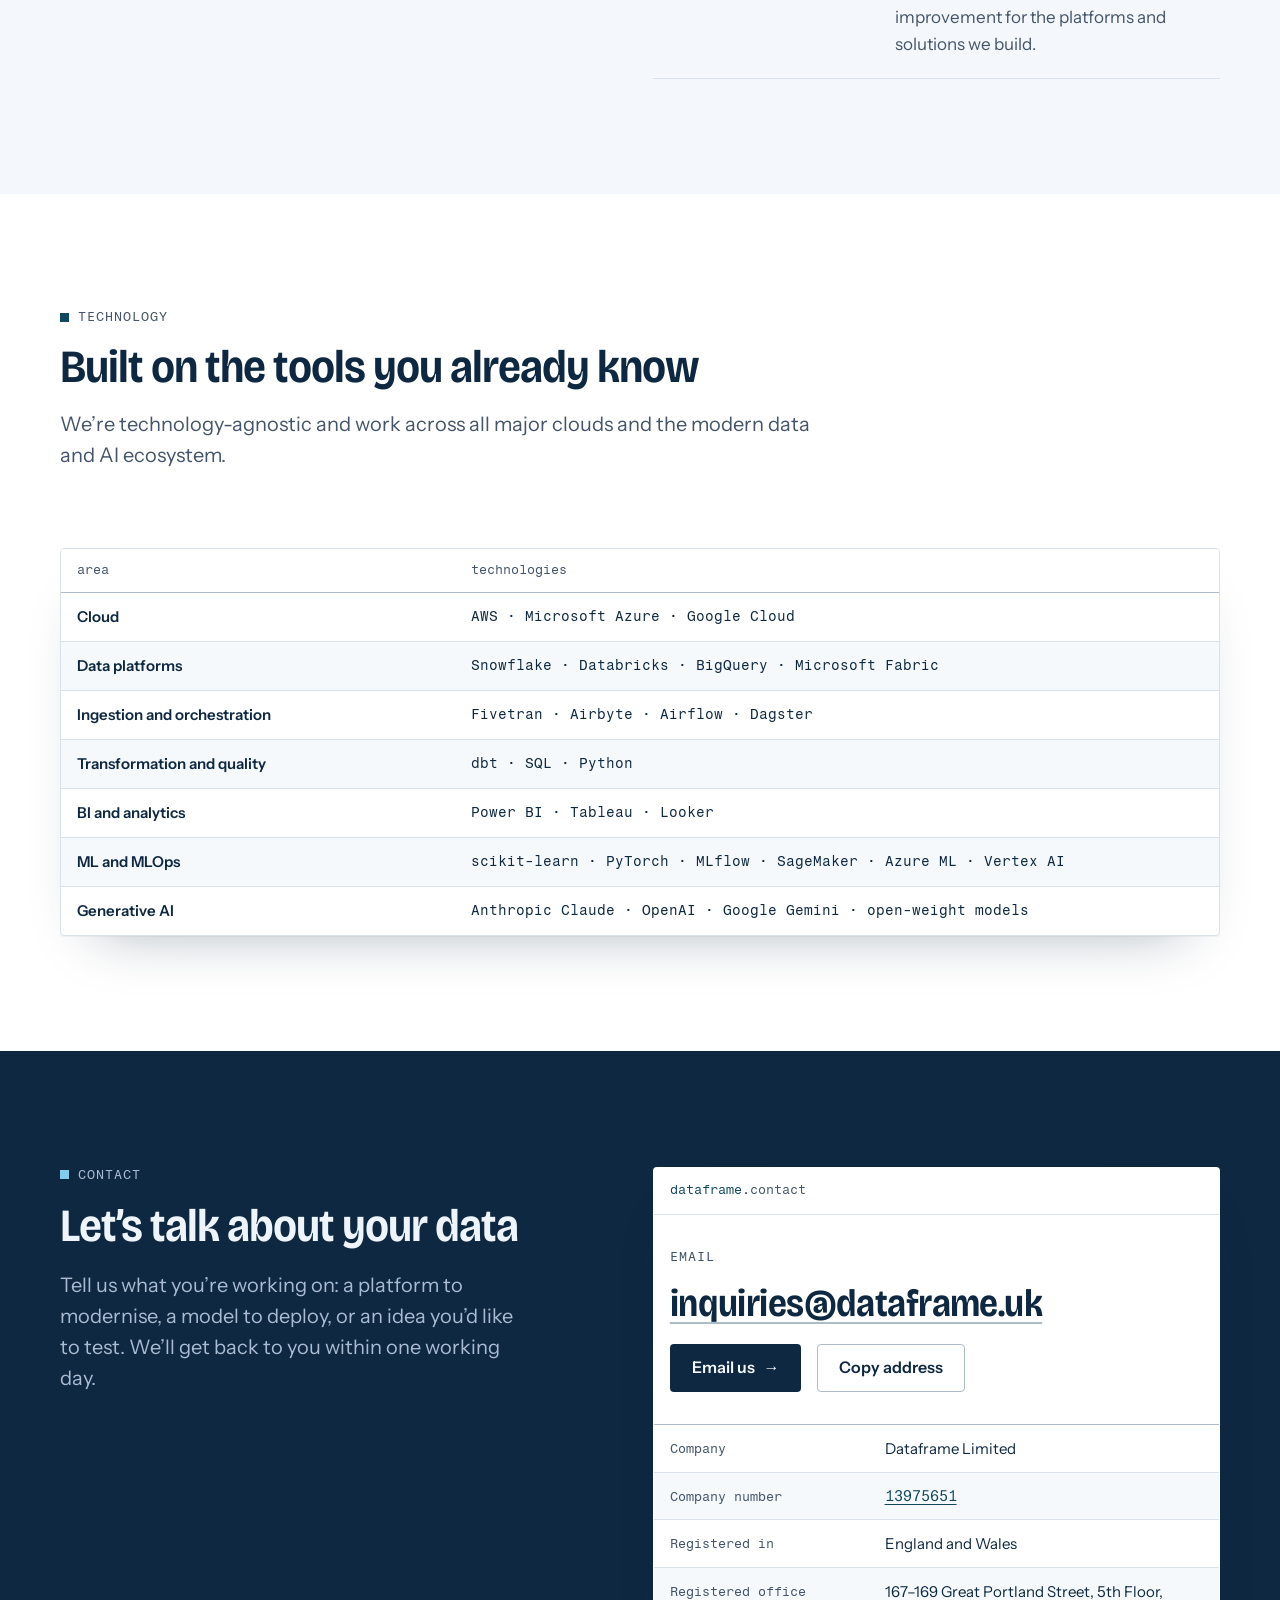
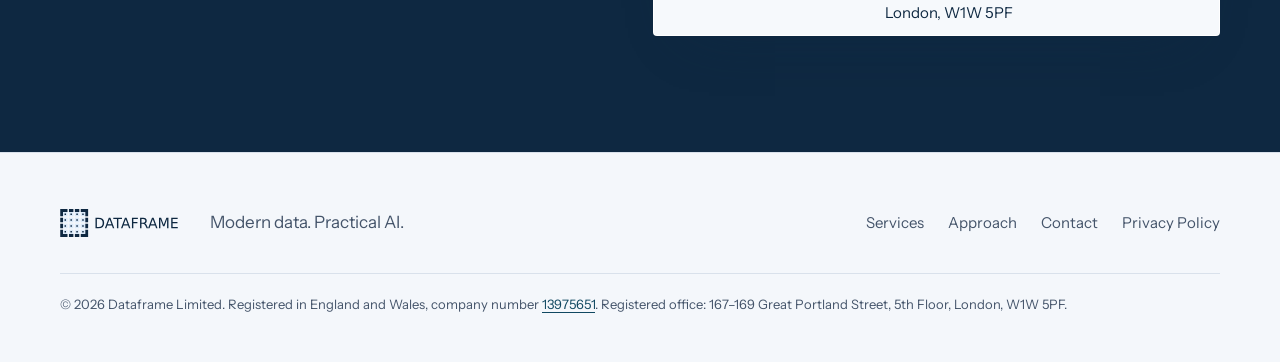
==== commit 54c08ec9: "Fix favicon, footer tap targets, dark logo and copy button - Add favicon.ico (16/32/48 px) so /favic" ====
--- a/docs/index.html
+++ b/docs/index.html
@@ -22,10 +22,12 @@
 <meta property="og:image:alt" content="Dataframe: Modern data. Practical AI. Built AI-native.">
 <meta name="twitter:card" content="summary_large_image">
 
+<link rel="icon" href="favicon.ico" sizes="32x32">
 <link rel="icon" href="assets/img/favicon.svg" type="image/svg+xml">
 <link rel="apple-touch-icon" href="assets/img/apple-touch-icon.png">
 <link rel="preload" href="assets/fonts/bricolage-grotesque-latin.woff2" as="font" type="font/woff2" crossorigin>
 <link rel="preload" href="assets/fonts/instrument-sans-latin.woff2" as="font" type="font/woff2" crossorigin>
+<link rel="preload" href="assets/fonts/fragment-mono-latin.woff2" as="font" type="font/woff2" crossorigin>
 <link rel="stylesheet" href="assets/css/styles.css">
 <script>document.documentElement.classList.add('js');</script>
 <script src="assets/js/main.js" defer></script>
@@ -53,7 +55,7 @@
 </script>
 </head>
 <body id="top">
-<svg class="visually-hidden" aria-hidden="true" focusable="false"><symbol id="df-logo" viewBox="0 0 79.90099 19"><path style="fill: var(--logo-ink, #0E2841)" d="M0 0H5V2H0ZM0 0H2V5H0ZM6 0H9V2H6ZM10 0H13V2H10ZM14 0H19V2H14ZM17 0H19V5H17ZM0 6H2V9H0ZM17 6H19V9H17ZM0 10H2V13H0ZM17 10H19V13H17ZM0 17H5V19H0ZM0 14H2V19H0ZM6 17H9V19H6ZM10 17H13V19H10ZM14 17H19V19H14ZM17 14H19V19H17Z"/><path style="fill: var(--logo-cell, #DAE9F8)" d="M2 2H5V5H2ZM6 2H9V5H6ZM10 2H13V5H10ZM14 2H17V5H14ZM2 6H5V9H2ZM6 6H9V9H6ZM10 6H13V9H10ZM14 6H17V9H14ZM2 10H5V13H2ZM6 10H9V13H6ZM10 10H13V13H10ZM14 10H17V13H14ZM2 14H5V17H2ZM6 14H9V17H6ZM10 14H13V17H10ZM14 14H17V17H14Z"/><path style="fill: var(--logo-ink, #0E2841)" d="M3 3H4V4H3ZM7 3H8V4H7ZM11 3H12V4H11ZM15 3H16V4H15ZM3 7H4V8H3ZM7 7H8V8H7ZM11 7H12V8H11ZM15 7H16V8H15ZM3 11H4V12H3ZM7 11H8V12H7ZM11 11H12V12H11ZM15 11H16V12H15ZM3 15H4V16H3ZM7 15H8V16H7ZM11 15H12V16H11ZM15 15H16V16H15Z"/><path fill="currentColor" transform="translate(24 6.0) scale(0.09601)" d="M9.86 8.11L9.86 64.8L21.78 64.8Q36.88 64.8 43.88 57.97Q50.88 51.12 50.88 36.38Q50.88 21.73 43.88 14.92Q36.88 8.11 21.78 8.11L9.86 8.11ZM0 0L20.27 0Q41.45 0 51.36 8.81Q61.28 17.62 61.28 36.38Q61.28 55.23 51.31 64.08Q41.36 72.91 20.27 72.91L0 72.91L0 0ZM99.62 9.72L86.23 46L113.05 46L99.62 9.72ZM94.05 0L105.23 0L133.02 72.91L122.77 72.91L116.12 54.2L83.27 54.2L76.62 72.91L66.22 72.91L94.05 0ZM125.78 0L187.45 0L187.45 8.31L161.58 8.31L161.58 72.91L151.67 72.91L151.67 8.31L125.78 8.31L125.78 0ZM213.58 9.72L200.19 46L227 46L213.58 9.72ZM208 0L219.19 0L246.97 72.91L236.72 72.91L230.08 54.2L197.22 54.2L190.58 72.91L180.17 72.91L208 0ZM257.61 0L299.5 0L299.5 8.31L267.47 8.31L267.47 29.8L296.38 29.8L296.38 38.09L267.47 38.09L267.47 72.91L257.61 72.91L257.61 0ZM349.7 38.72Q352.88 39.8 355.88 43.31Q358.88 46.83 361.91 52.98L371.92 72.91L361.31 72.91L352 54.2Q348.38 46.88 344.98 44.48Q341.59 42.09 335.73 42.09L324.98 42.09L324.98 72.91L315.12 72.91L315.12 0L337.39 0Q349.89 0 356.05 5.23Q362.2 10.45 362.2 21Q362.2 27.89 359 32.44Q355.8 36.97 349.7 38.72ZM324.98 8.11L324.98 33.98L337.39 33.98Q344.52 33.98 348.16 30.69Q351.8 27.39 351.8 21Q351.8 14.61 348.16 11.36Q344.52 8.11 337.39 8.11L324.98 8.11ZM404.94 9.72L391.55 46L418.36 46L404.94 9.72ZM399.36 0L410.55 0L438.33 72.91L428.08 72.91L421.44 54.2L388.58 54.2L381.94 72.91L371.53 72.91L399.36 0ZM448.97 0L463.67 0L482.27 49.61L500.97 0L515.67 0L515.67 72.91L506.05 72.91L506.05 8.89L487.25 58.89L477.34 58.89L458.55 8.89L458.55 72.91L448.97 72.91L448.97 0ZM535.25 0L581.34 0L581.34 8.31L545.11 8.31L545.11 29.89L579.83 29.89L579.83 38.19L545.11 38.19L545.11 64.61L582.22 64.61L582.22 72.91L535.25 72.91L535.25 0Z"/></symbol></svg>
+<svg class="visually-hidden" aria-hidden="true" focusable="false"><symbol id="df-logo" viewBox="0 0 79.90099 19"><path style="fill: var(--logo-frame, #0E2841)" d="M0 0H5V2H0ZM0 0H2V5H0ZM6 0H9V2H6ZM10 0H13V2H10ZM14 0H19V2H14ZM17 0H19V5H17ZM0 6H2V9H0ZM17 6H19V9H17ZM0 10H2V13H0ZM17 10H19V13H17ZM0 17H5V19H0ZM0 14H2V19H0ZM6 17H9V19H6ZM10 17H13V19H10ZM14 17H19V19H14ZM17 14H19V19H17Z"/><path style="fill: var(--logo-cell, #DAE9F8)" d="M2 2H5V5H2ZM6 2H9V5H6ZM10 2H13V5H10ZM14 2H17V5H14ZM2 6H5V9H2ZM6 6H9V9H6ZM10 6H13V9H10ZM14 6H17V9H14ZM2 10H5V13H2ZM6 10H9V13H6ZM10 10H13V13H10ZM14 10H17V13H14ZM2 14H5V17H2ZM6 14H9V17H6ZM10 14H13V17H10ZM14 14H17V17H14Z"/><path style="fill: var(--logo-ink, #0E2841)" d="M3 3H4V4H3ZM7 3H8V4H7ZM11 3H12V4H11ZM15 3H16V4H15ZM3 7H4V8H3ZM7 7H8V8H7ZM11 7H12V8H11ZM15 7H16V8H15ZM3 11H4V12H3ZM7 11H8V12H7ZM11 11H12V12H11ZM15 11H16V12H15ZM3 15H4V16H3ZM7 15H8V16H7ZM11 15H12V16H11ZM15 15H16V16H15Z"/><path fill="currentColor" transform="translate(24 6.0) scale(0.09601)" d="M9.86 8.11L9.86 64.8L21.78 64.8Q36.88 64.8 43.88 57.97Q50.88 51.12 50.88 36.38Q50.88 21.73 43.88 14.92Q36.88 8.11 21.78 8.11L9.86 8.11ZM0 0L20.27 0Q41.45 0 51.36 8.81Q61.28 17.62 61.28 36.38Q61.28 55.23 51.31 64.08Q41.36 72.91 20.27 72.91L0 72.91L0 0ZM99.62 9.72L86.23 46L113.05 46L99.62 9.72ZM94.05 0L105.23 0L133.02 72.91L122.77 72.91L116.12 54.2L83.27 54.2L76.62 72.91L66.22 72.91L94.05 0ZM125.78 0L187.45 0L187.45 8.31L161.58 8.31L161.58 72.91L151.67 72.91L151.67 8.31L125.78 8.31L125.78 0ZM213.58 9.72L200.19 46L227 46L213.58 9.72ZM208 0L219.19 0L246.97 72.91L236.72 72.91L230.08 54.2L197.22 54.2L190.58 72.91L180.17 72.91L208 0ZM257.61 0L299.5 0L299.5 8.31L267.47 8.31L267.47 29.8L296.38 29.8L296.38 38.09L267.47 38.09L267.47 72.91L257.61 72.91L257.61 0ZM349.7 38.72Q352.88 39.8 355.88 43.31Q358.88 46.83 361.91 52.98L371.92 72.91L361.31 72.91L352 54.2Q348.38 46.88 344.98 44.48Q341.59 42.09 335.73 42.09L324.98 42.09L324.98 72.91L315.12 72.91L315.12 0L337.39 0Q349.89 0 356.05 5.23Q362.2 10.45 362.2 21Q362.2 27.89 359 32.44Q355.8 36.97 349.7 38.72ZM324.98 8.11L324.98 33.98L337.39 33.98Q344.52 33.98 348.16 30.69Q351.8 27.39 351.8 21Q351.8 14.61 348.16 11.36Q344.52 8.11 337.39 8.11L324.98 8.11ZM404.94 9.72L391.55 46L418.36 46L404.94 9.72ZM399.36 0L410.55 0L438.33 72.91L428.08 72.91L421.44 54.2L388.58 54.2L381.94 72.91L371.53 72.91L399.36 0ZM448.97 0L463.67 0L482.27 49.61L500.97 0L515.67 0L515.67 72.91L506.05 72.91L506.05 8.89L487.25 58.89L477.34 58.89L458.55 8.89L458.55 72.91L448.97 72.91L448.97 0ZM535.25 0L581.34 0L581.34 8.31L545.11 8.31L545.11 29.89L579.83 29.89L579.83 38.19L545.11 38.19L545.11 64.61L582.22 64.61L582.22 72.91L535.25 72.91L535.25 0Z"/></symbol></svg>
 <a class="skip-link" href="#main">Skip to content</a>
 
 <header class="site-header">
--- a/docs/assets/css/styles.css
+++ b/docs/assets/css/styles.css
@@ -52,6 +52,7 @@
 
   /* Logo colours stay the same in both themes */
   --logo-ink: #0E2841;
+  --logo-frame: #0E2841;
   --logo-cell: #DAE9F8;
 
   /* One colour per service, dark to light: navy, petrol, mid blue, sky, pale sky */
@@ -104,6 +105,7 @@
     --swatch-ring: rgba(230, 238, 247, .3);
     --v1: #2E5A86;
     --v2: #1F7192;
+    --logo-frame: #1F7192;
     --shadow: 0 1px 0 rgba(0, 0, 0, .3), 0 28px 56px -32px rgba(0, 0, 0, .8);
     --header-bg: rgba(7, 17, 29, .86);
     color-scheme: dark;
@@ -127,6 +129,7 @@
   --swatch-ring: rgba(230, 238, 247, .3);
   --v1: #2E5A86;
   --v2: #1F7192;
+  --logo-frame: #1F7192;
   --shadow: 0 1px 0 rgba(0, 0, 0, .3), 0 28px 56px -32px rgba(0, 0, 0, .8);
   --header-bg: rgba(7, 17, 29, .86);
   color-scheme: dark;
@@ -977,7 +980,14 @@
   font-size: .9375rem;
   color: var(--ink-muted);
 }
-.contact__copied:empty { display: none; }
+/* Stays in the accessibility tree while empty, so screen readers announce the message */
+.contact__copied:empty {
+  position: absolute;
+  width: 1px;
+  height: 1px;
+  overflow: hidden;
+  clip-path: inset(50%);
+}
 .contact__record tbody th {
   width: 38%;
   font-family: var(--font-mono);
@@ -1010,8 +1020,15 @@
 }
 .site-footer__top .brand { margin-right: 0; }
 .site-footer__tagline { color: var(--ink-muted); margin-right: auto; }
-.site-footer__nav ul { display: flex; flex-wrap: wrap; gap: 8px 24px; }
-.site-footer__nav a { color: var(--ink-muted); text-decoration: none; font-size: .9375rem; }
+.site-footer__nav ul { display: flex; flex-wrap: wrap; gap: 0 24px; }
+.site-footer__nav a {
+  display: inline-flex;
+  align-items: center;
+  min-height: 44px;
+  color: var(--ink-muted);
+  text-decoration: none;
+  font-size: .9375rem;
+}
 .site-footer__nav a:hover { color: var(--ink); }
 .site-footer__legal {
   padding-top: 20px;
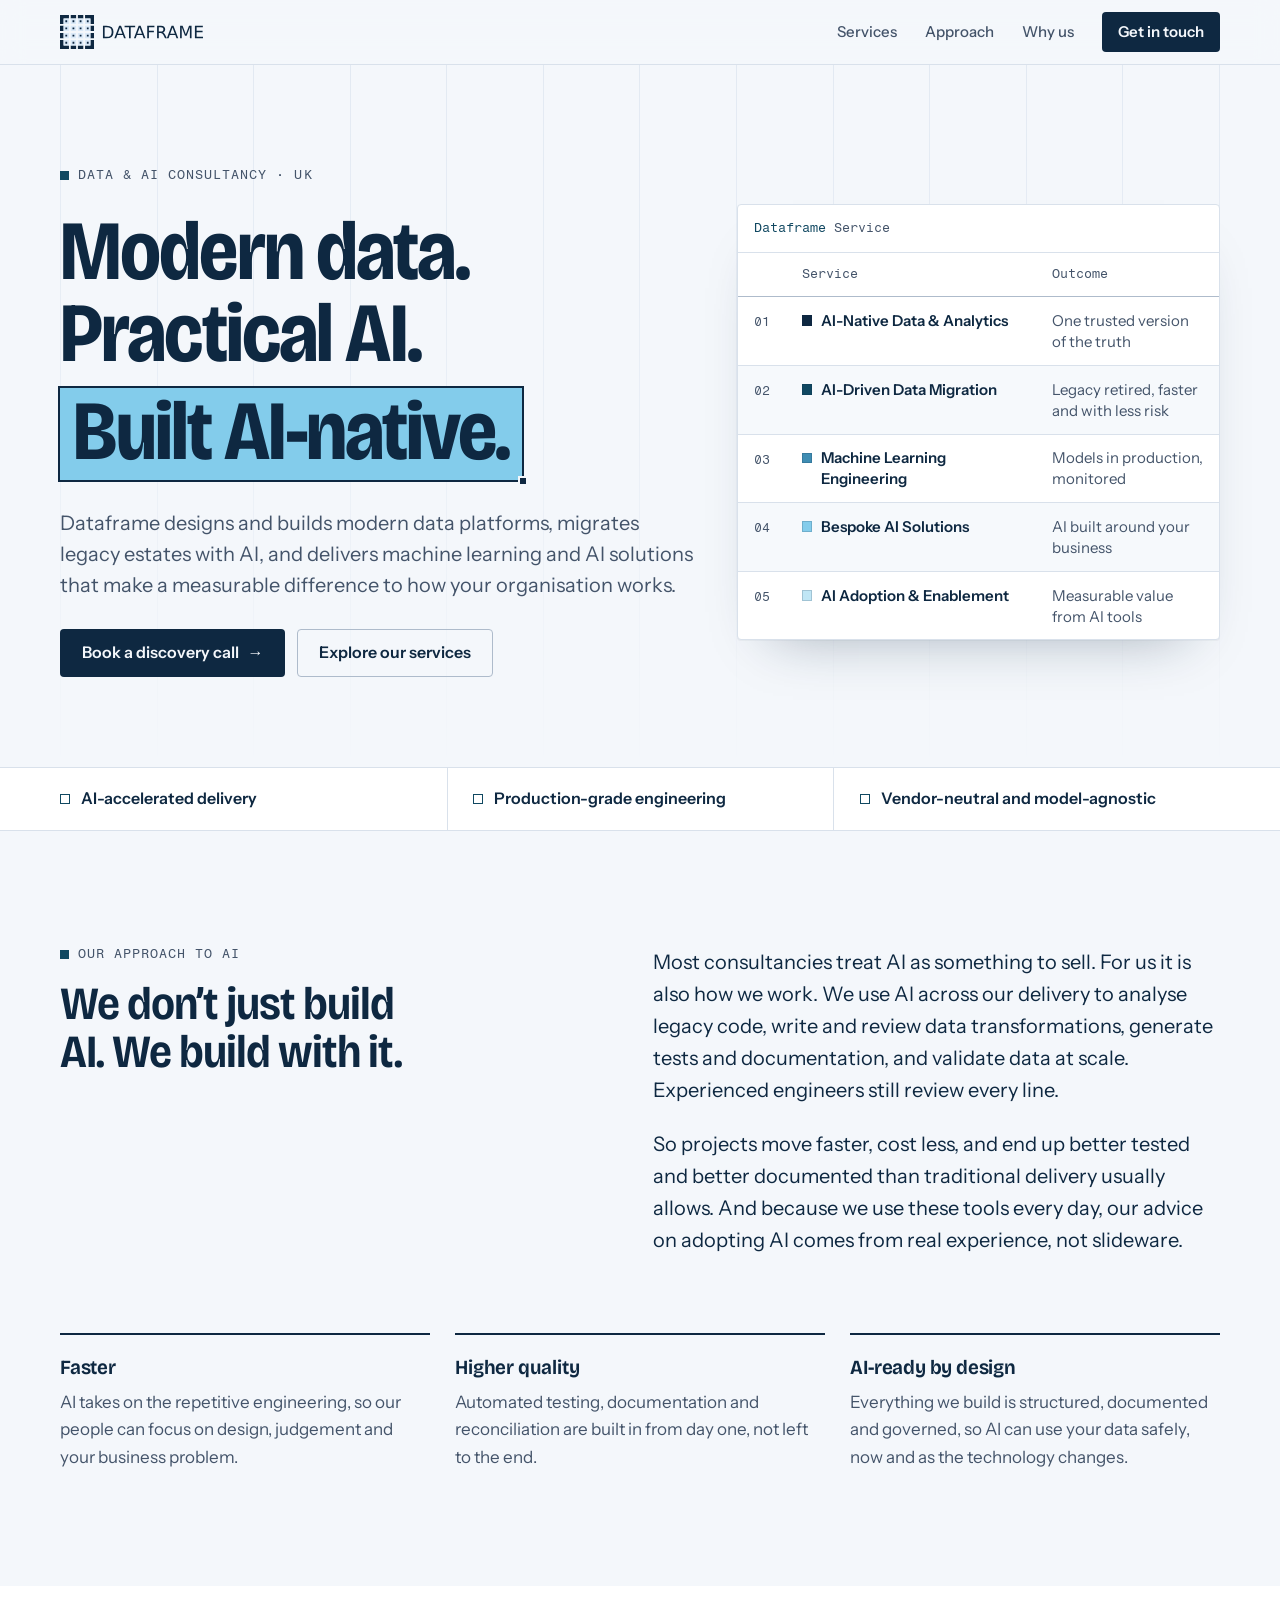
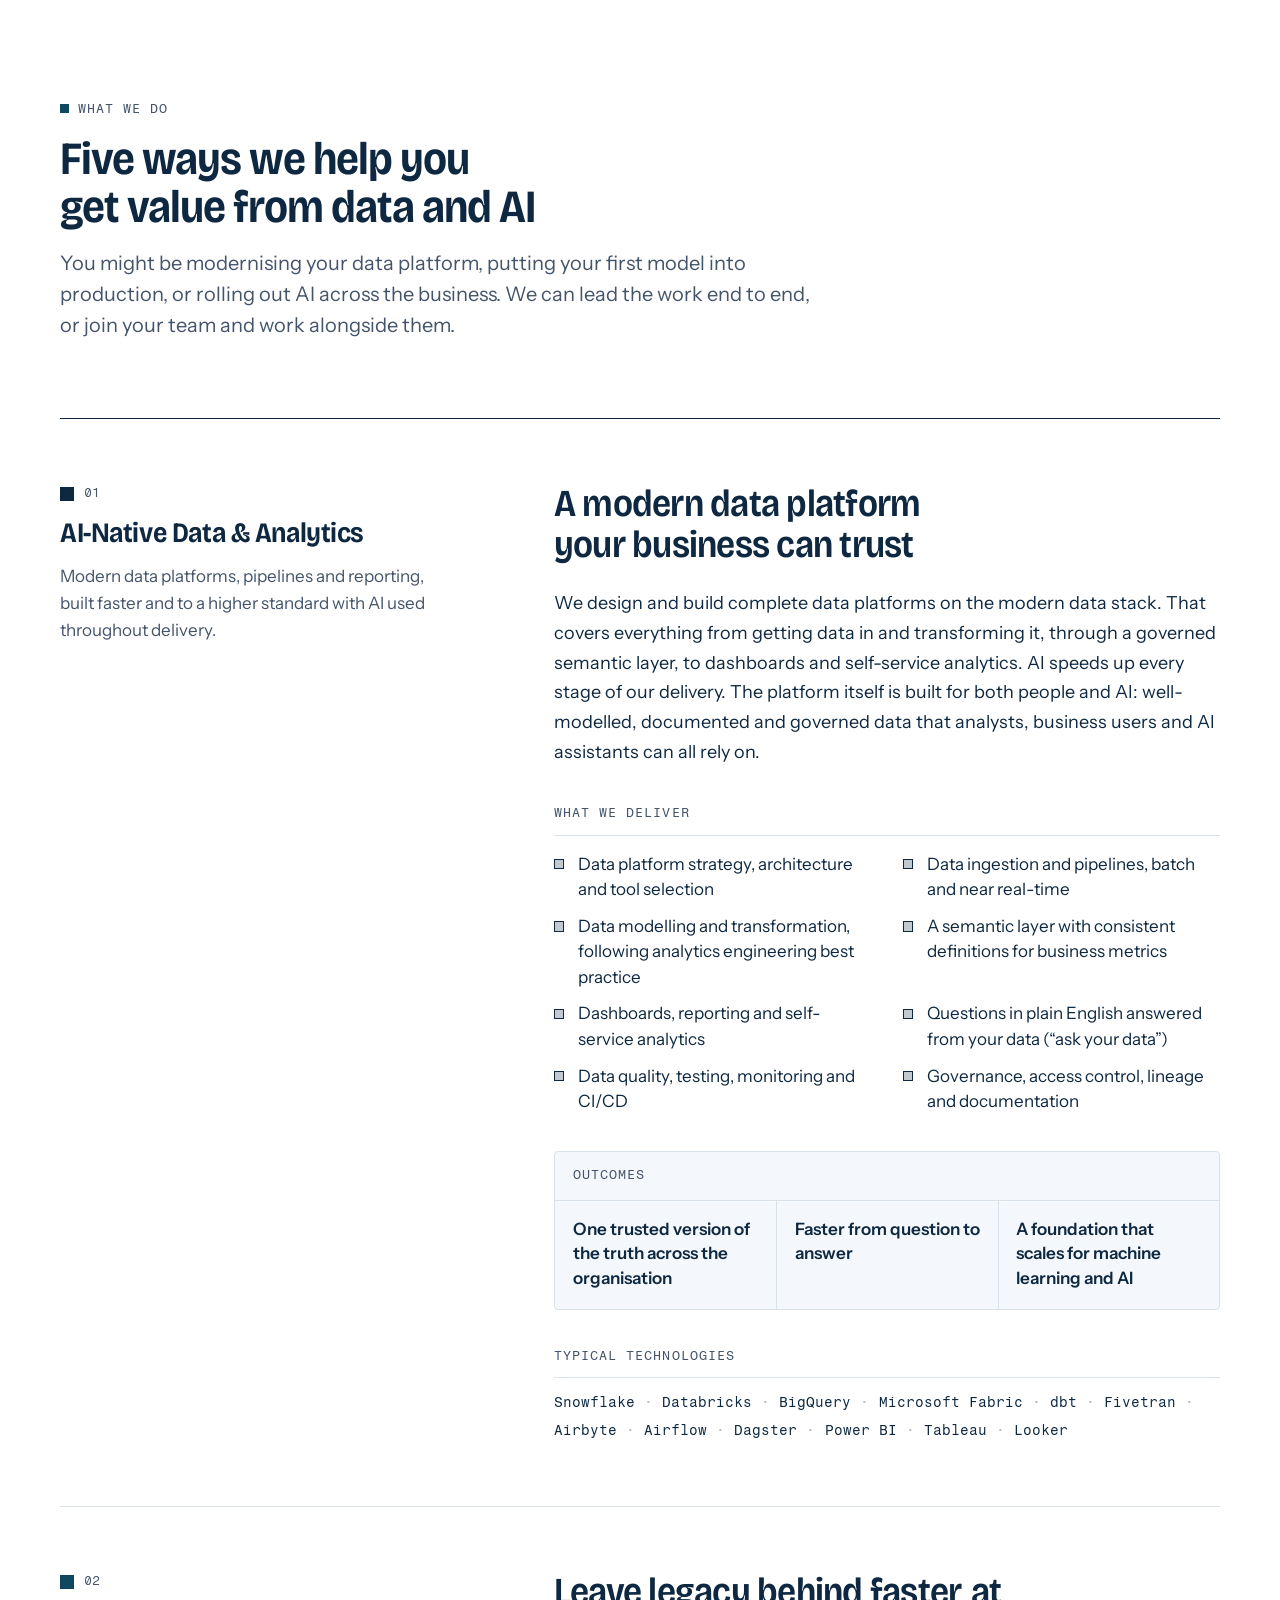
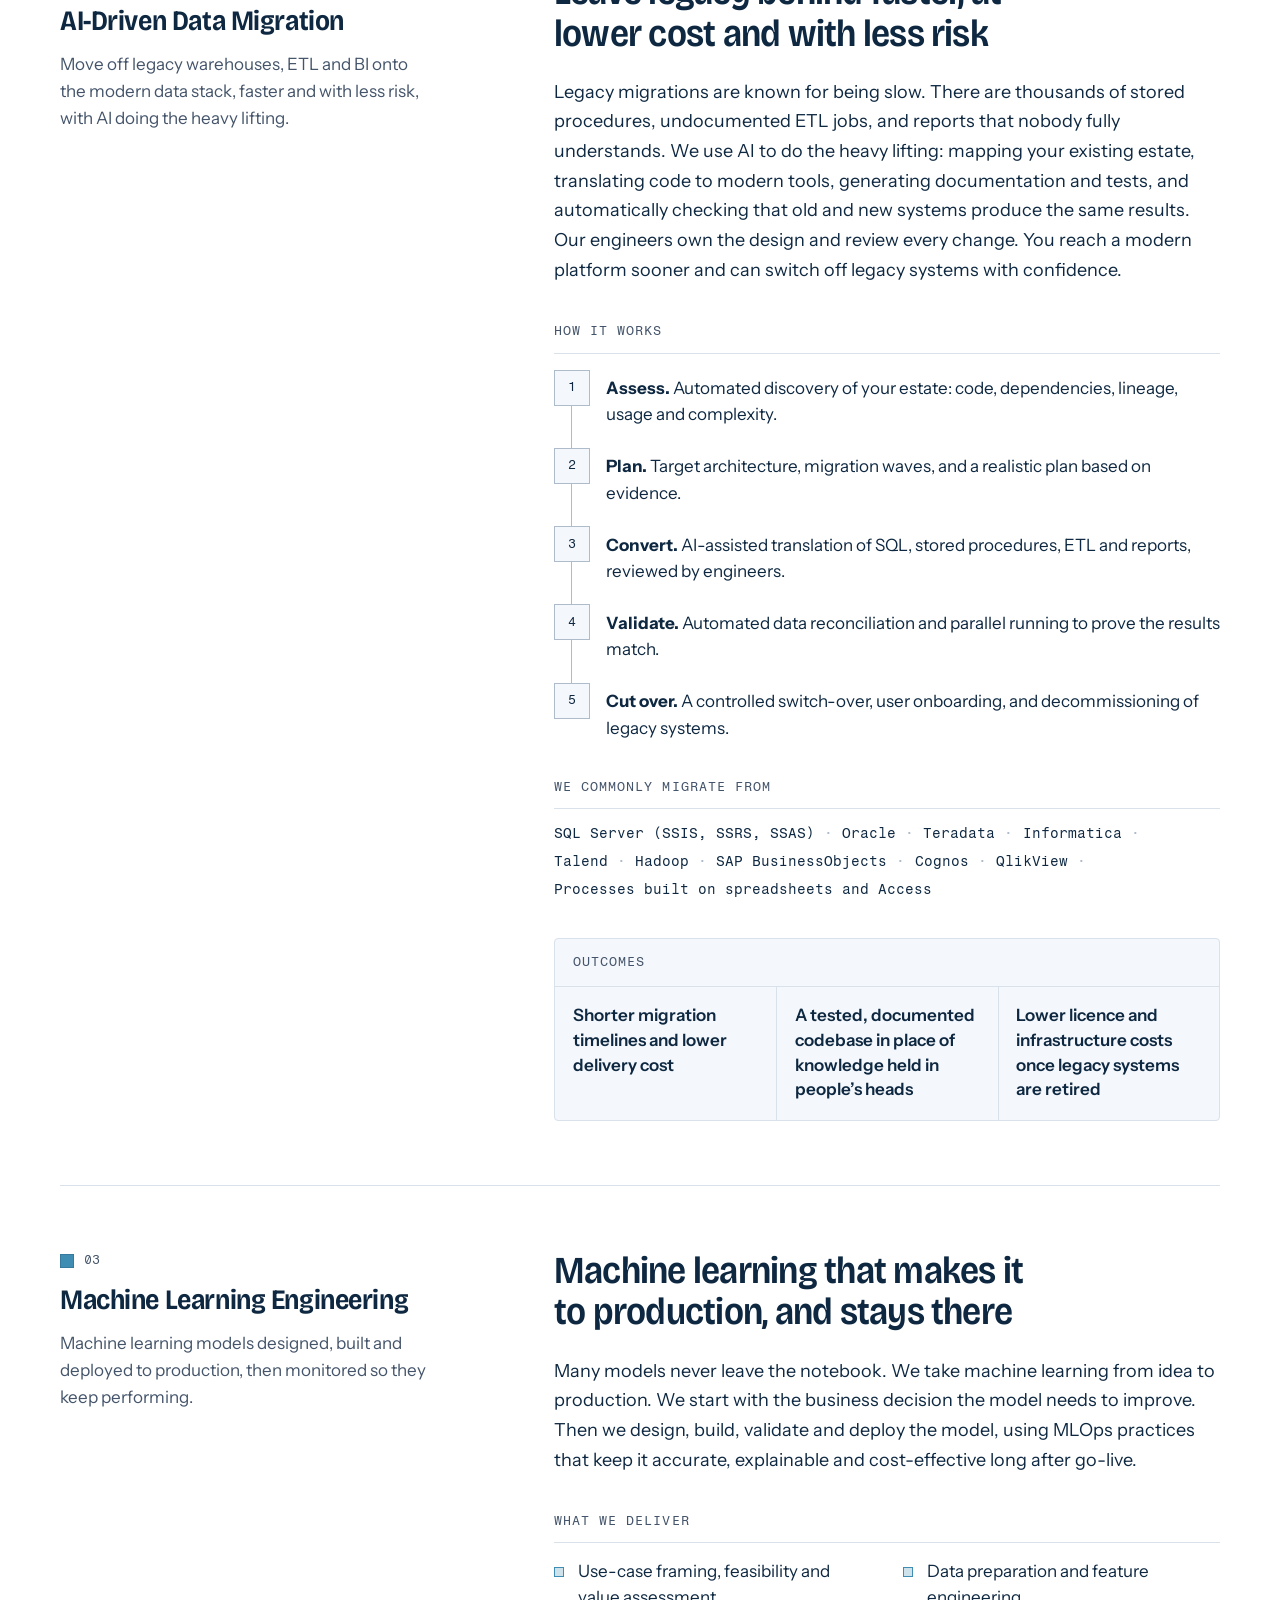
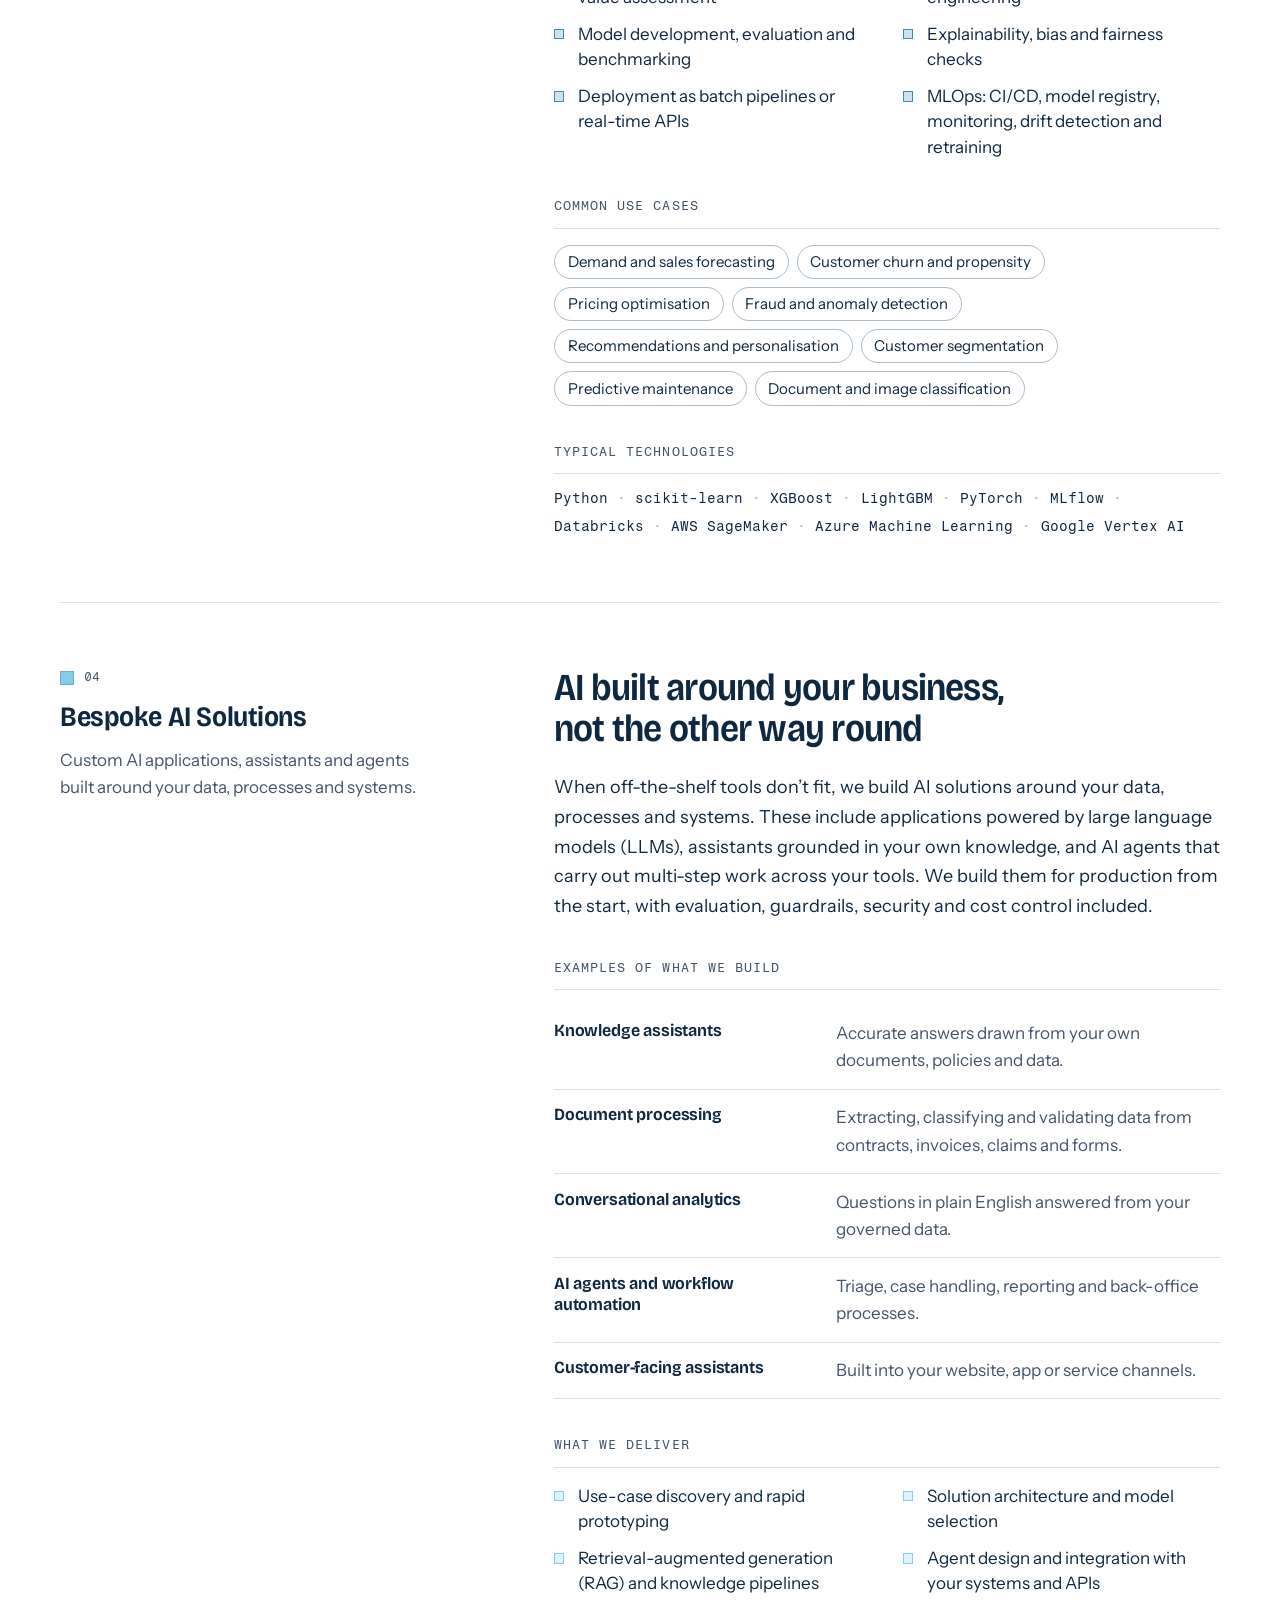
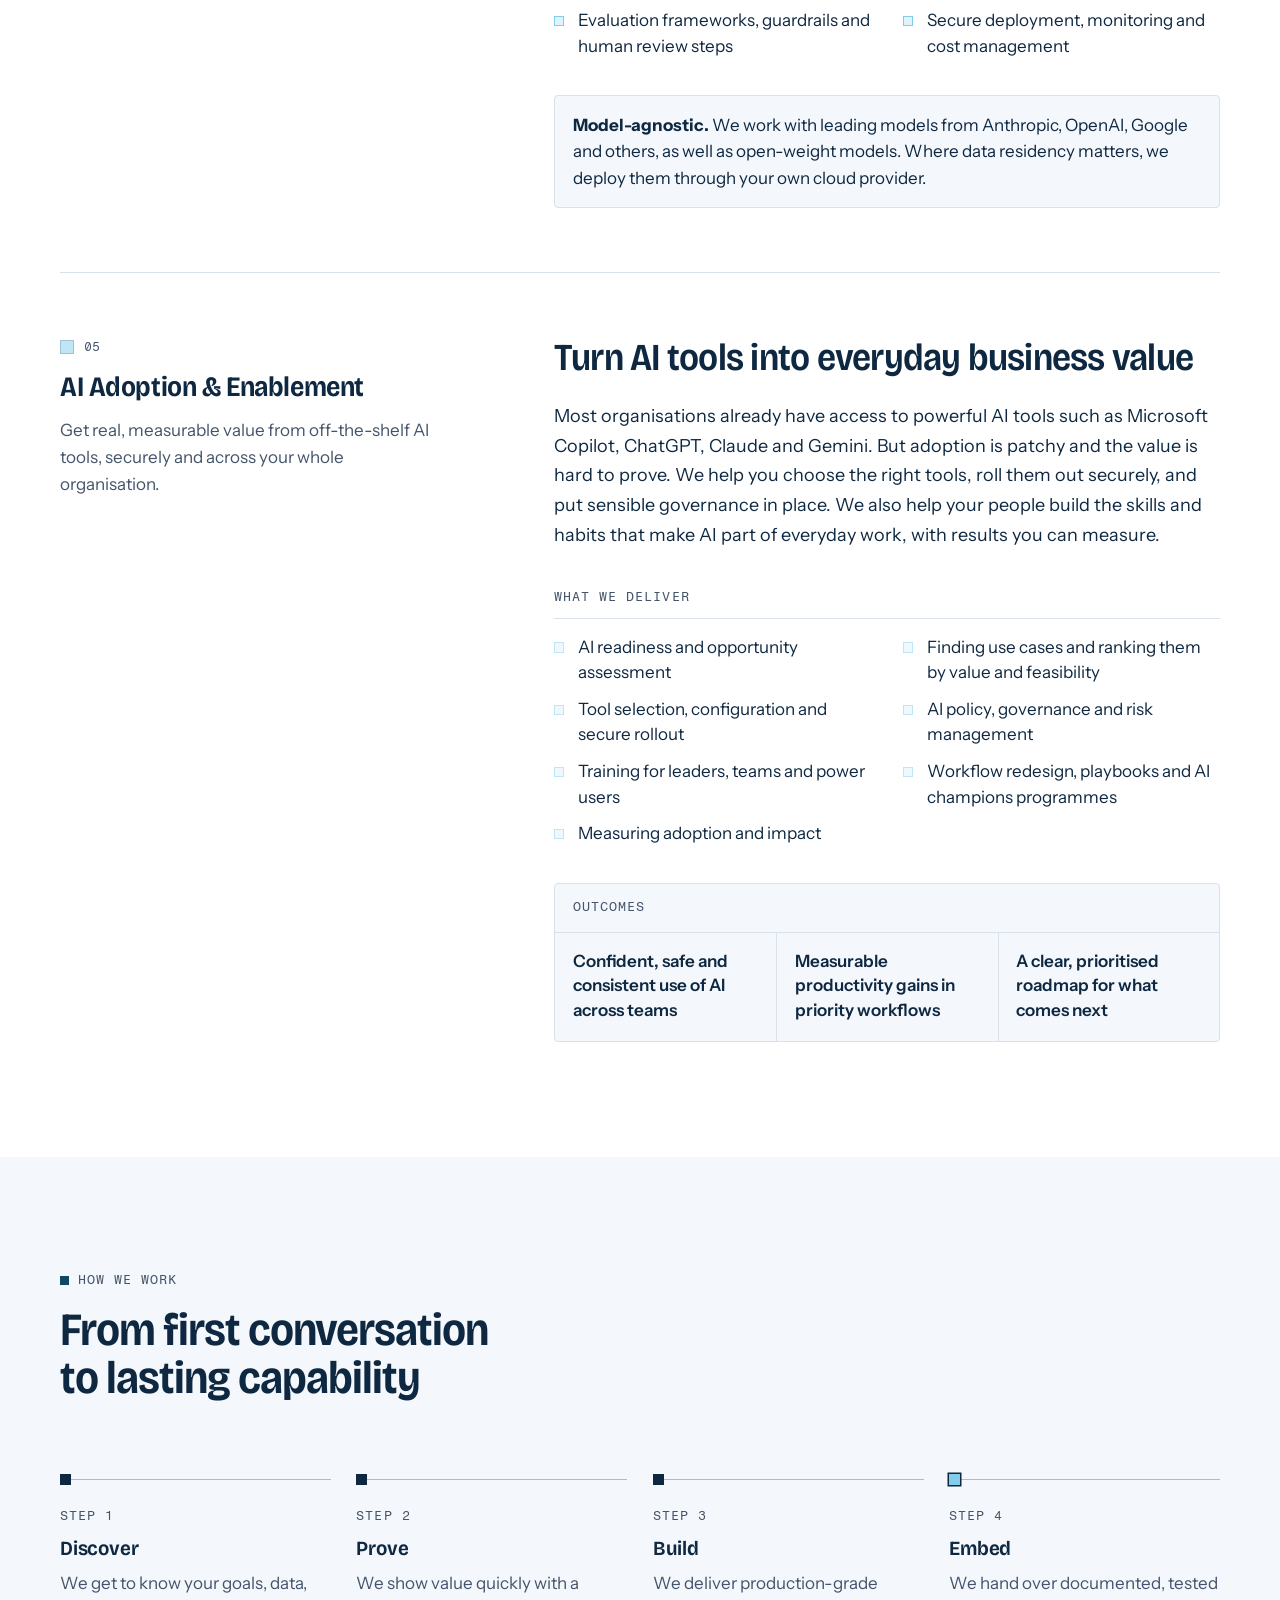
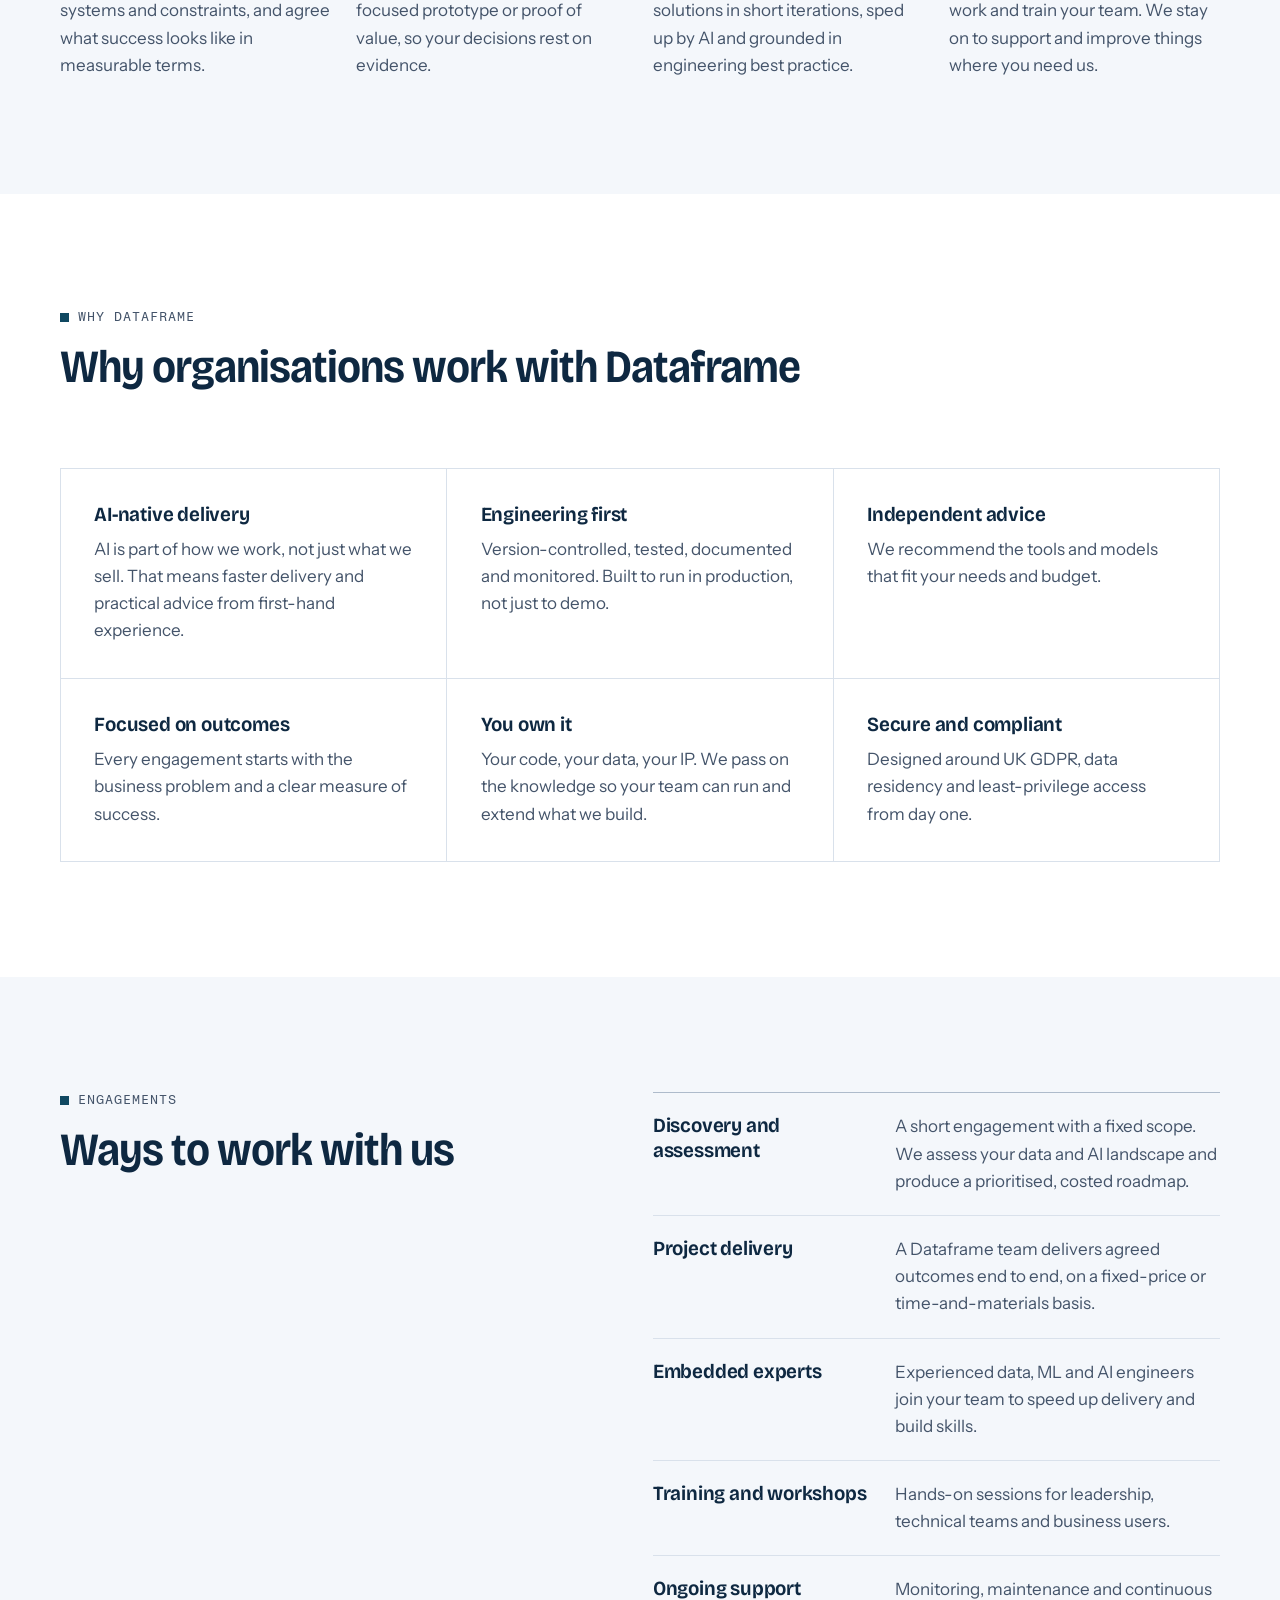
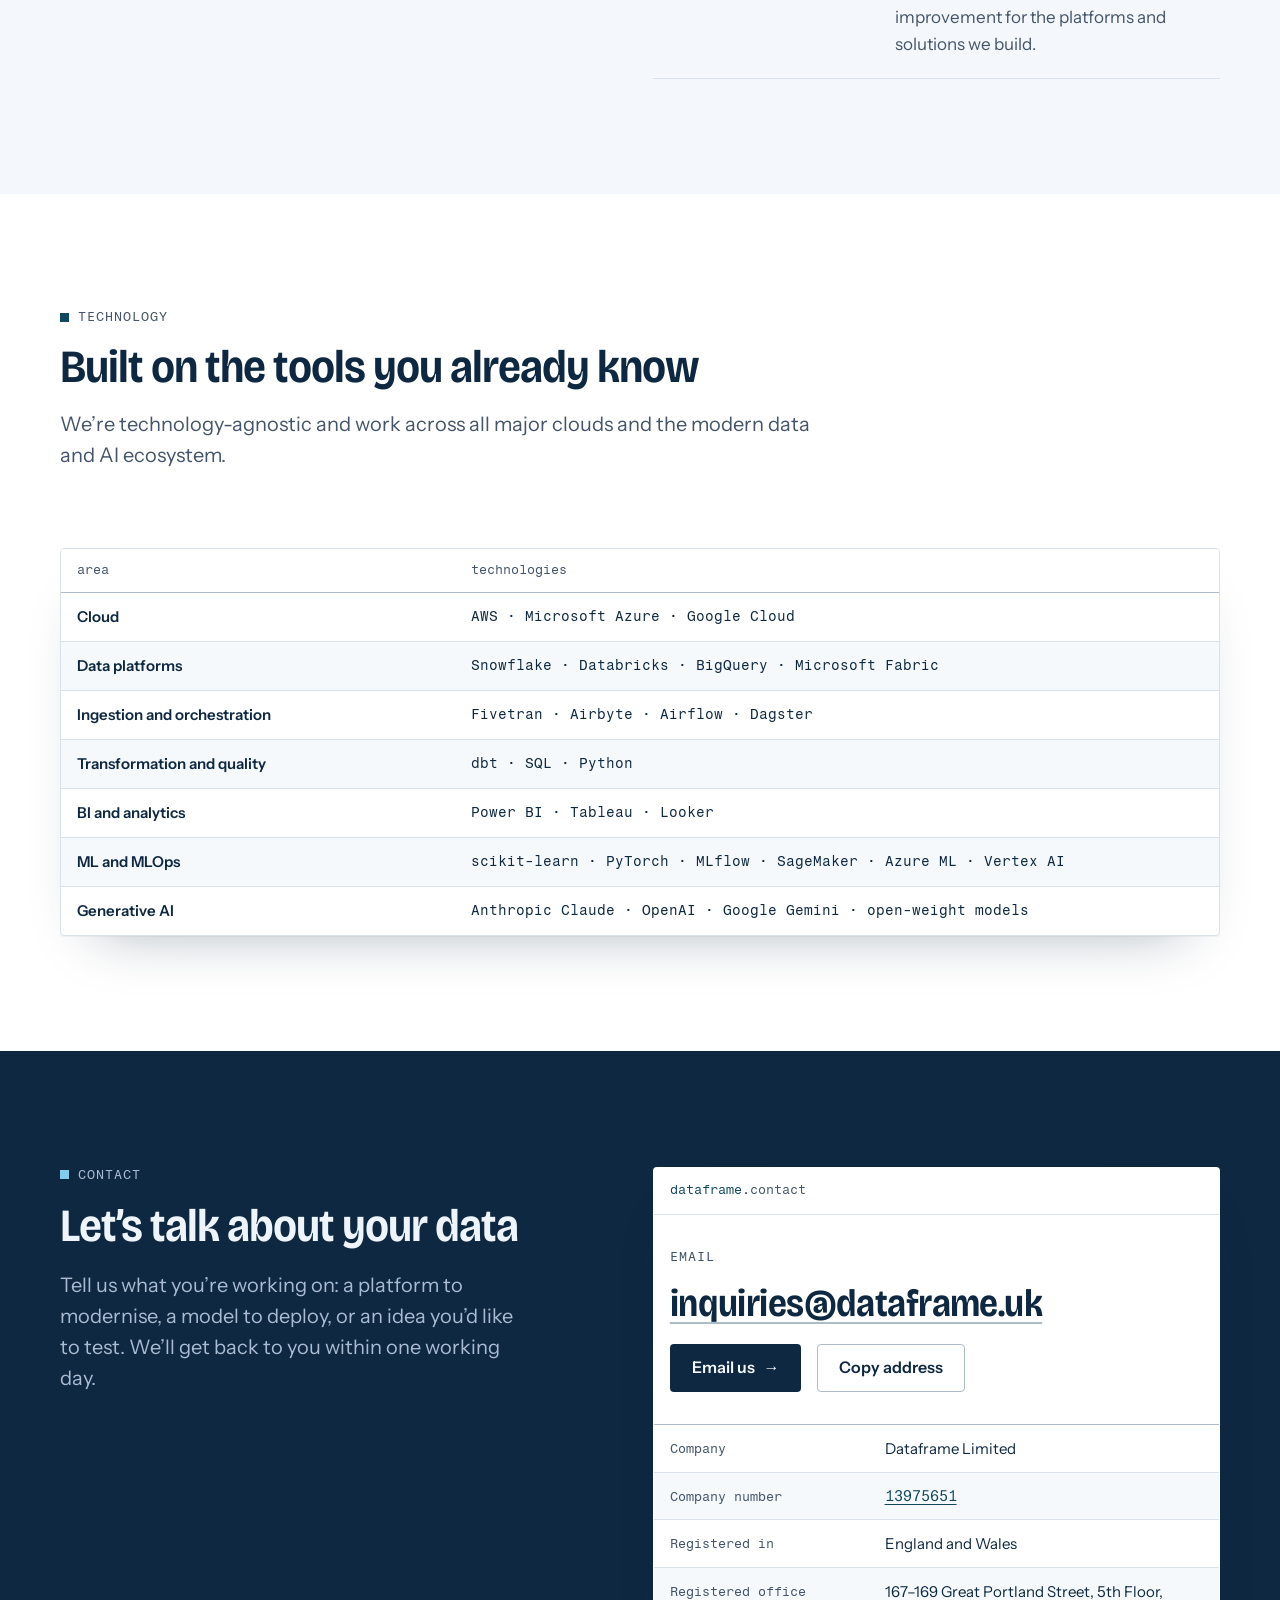
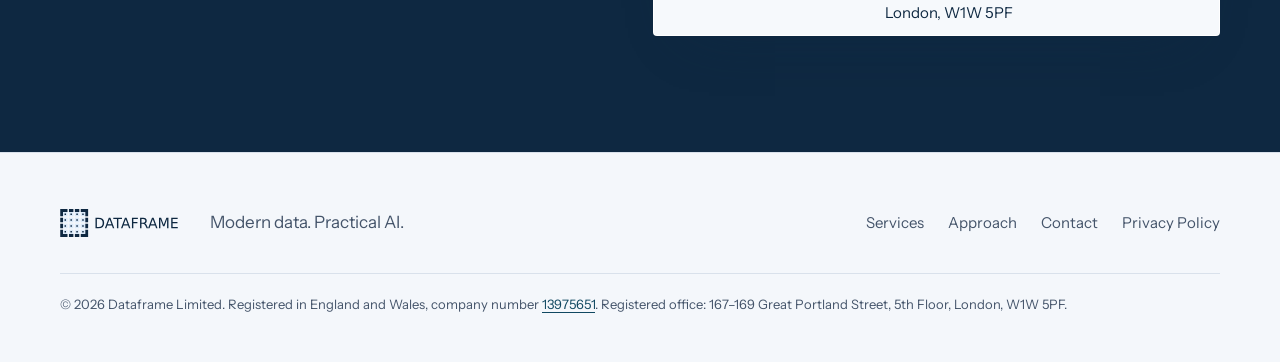
==== commit 9930620d: "Fine-tune services table" ====
--- a/docs/index.html
+++ b/docs/index.html
@@ -98,11 +98,11 @@
       </div>
 
       <figure class="df df--nav df--live hero__df">
-        <figcaption class="df__caption"><span class="df__var">dataframe</span>.services</figcaption>
+        <figcaption class="df__caption"><span class="df__var">Dataframe</span> Service</figcaption>
         <div class="df__scroll">
           <table>
             <thead>
-              <tr><th scope="col"><span class="visually-hidden">Number</span></th><th scope="col">service</th><th scope="col">outcome</th></tr>
+              <tr><th scope="col"><span class="visually-hidden">Number</span></th><th scope="col">Service</th><th scope="col">Outcome</th></tr>
             </thead>
             <tbody>
               <tr style="--i:0; --swatch: var(--v1)"><th scope="row">01</th><td><a href="#data-analytics"><span class="swatch" aria-hidden="true"></span>AI-Native Data &amp; Analytics</a></td><td>One trusted version of the truth</td></tr>
@@ -113,7 +113,6 @@
             </tbody>
           </table>
         </div>
-        <p class="df__shape">5 rows × 2 columns</p>
       </figure>
     </div>
   </section>
--- a/docs/assets/css/styles.css
+++ b/docs/assets/css/styles.css
@@ -535,14 +535,6 @@
 .df--nav tbody tr { cursor: pointer; transition: background-color .15s ease; }
 .df--nav tbody tr:hover { background: color-mix(in srgb, var(--highlight) 22%, var(--surface)); }
 
-.df__shape {
-  padding: .7rem 1rem;
-  border-top: 1px solid var(--rule-strong);
-  font-family: var(--font-mono);
-  font-size: var(--step--1);
-  color: var(--ink-muted);
-}
-
 @media (prefers-reduced-motion: no-preference) {
   .df--live tbody tr {
     animation: row-scan 1s ease-out;
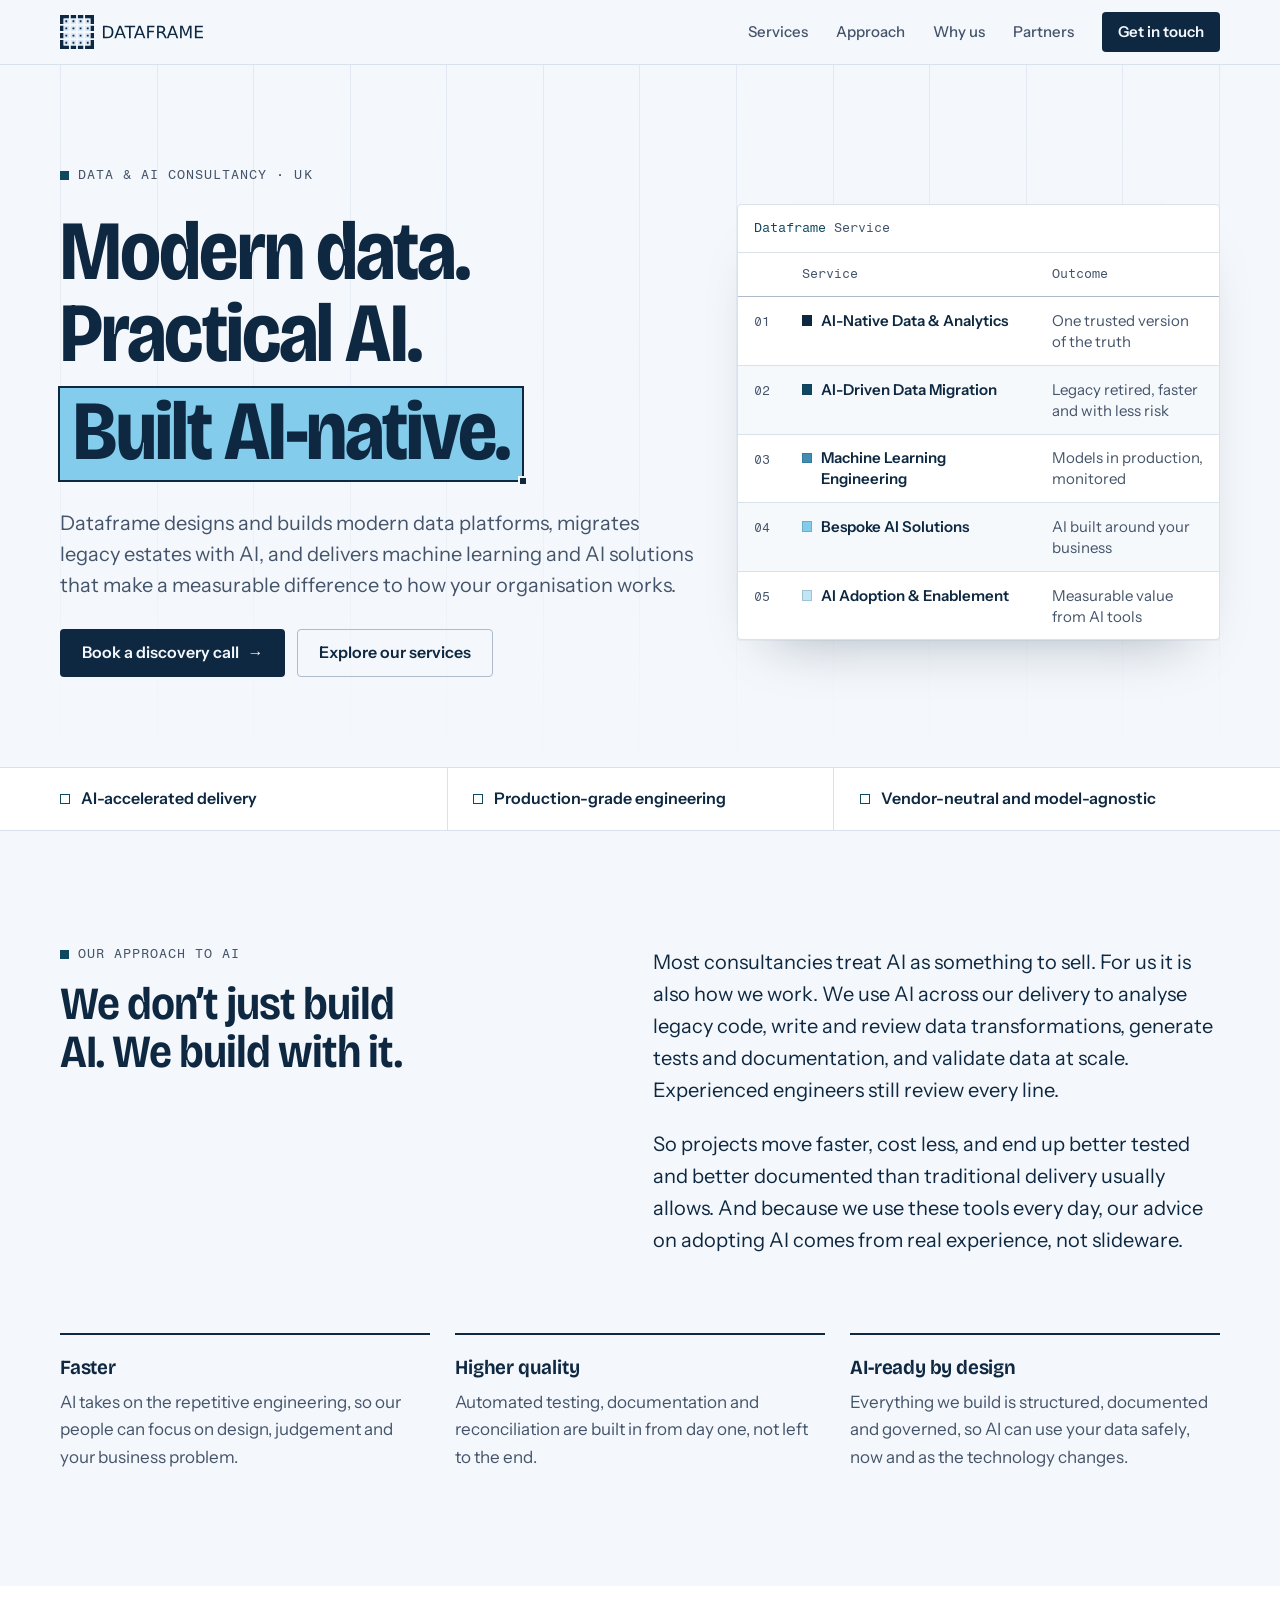
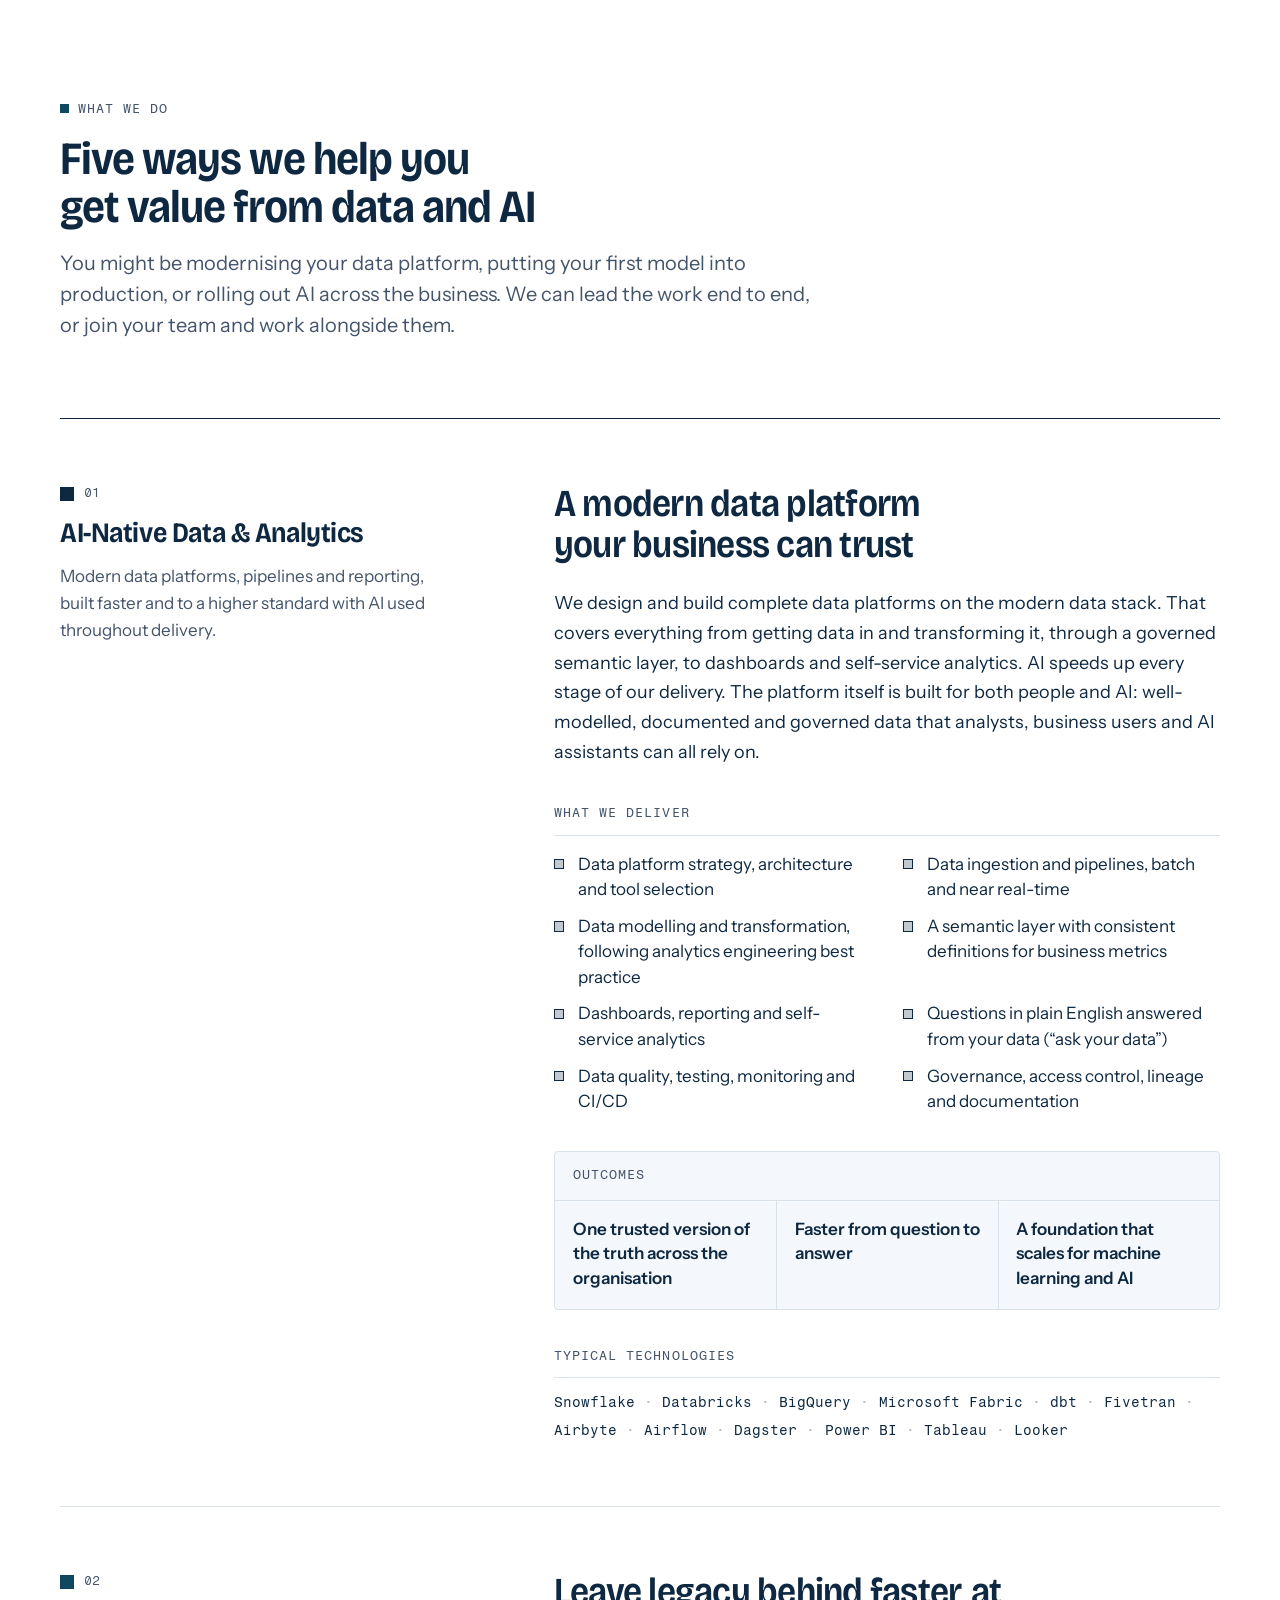
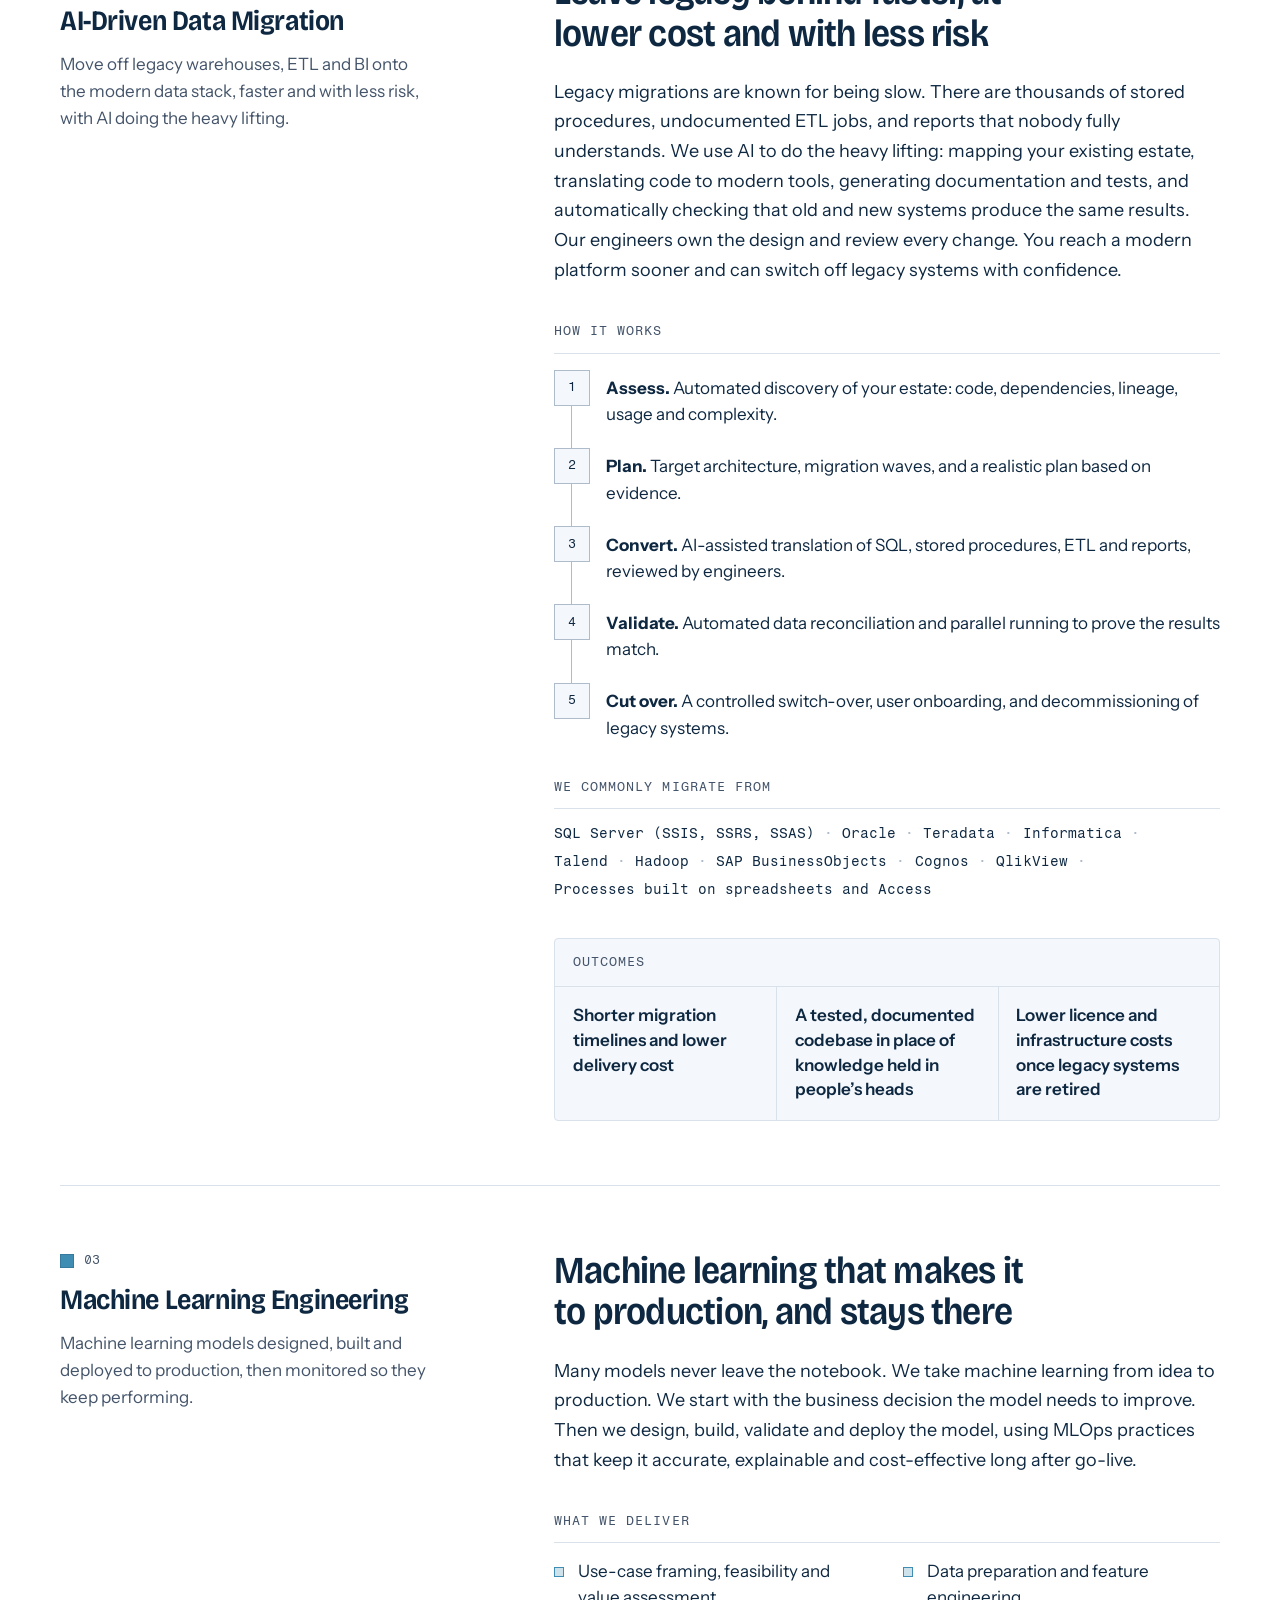
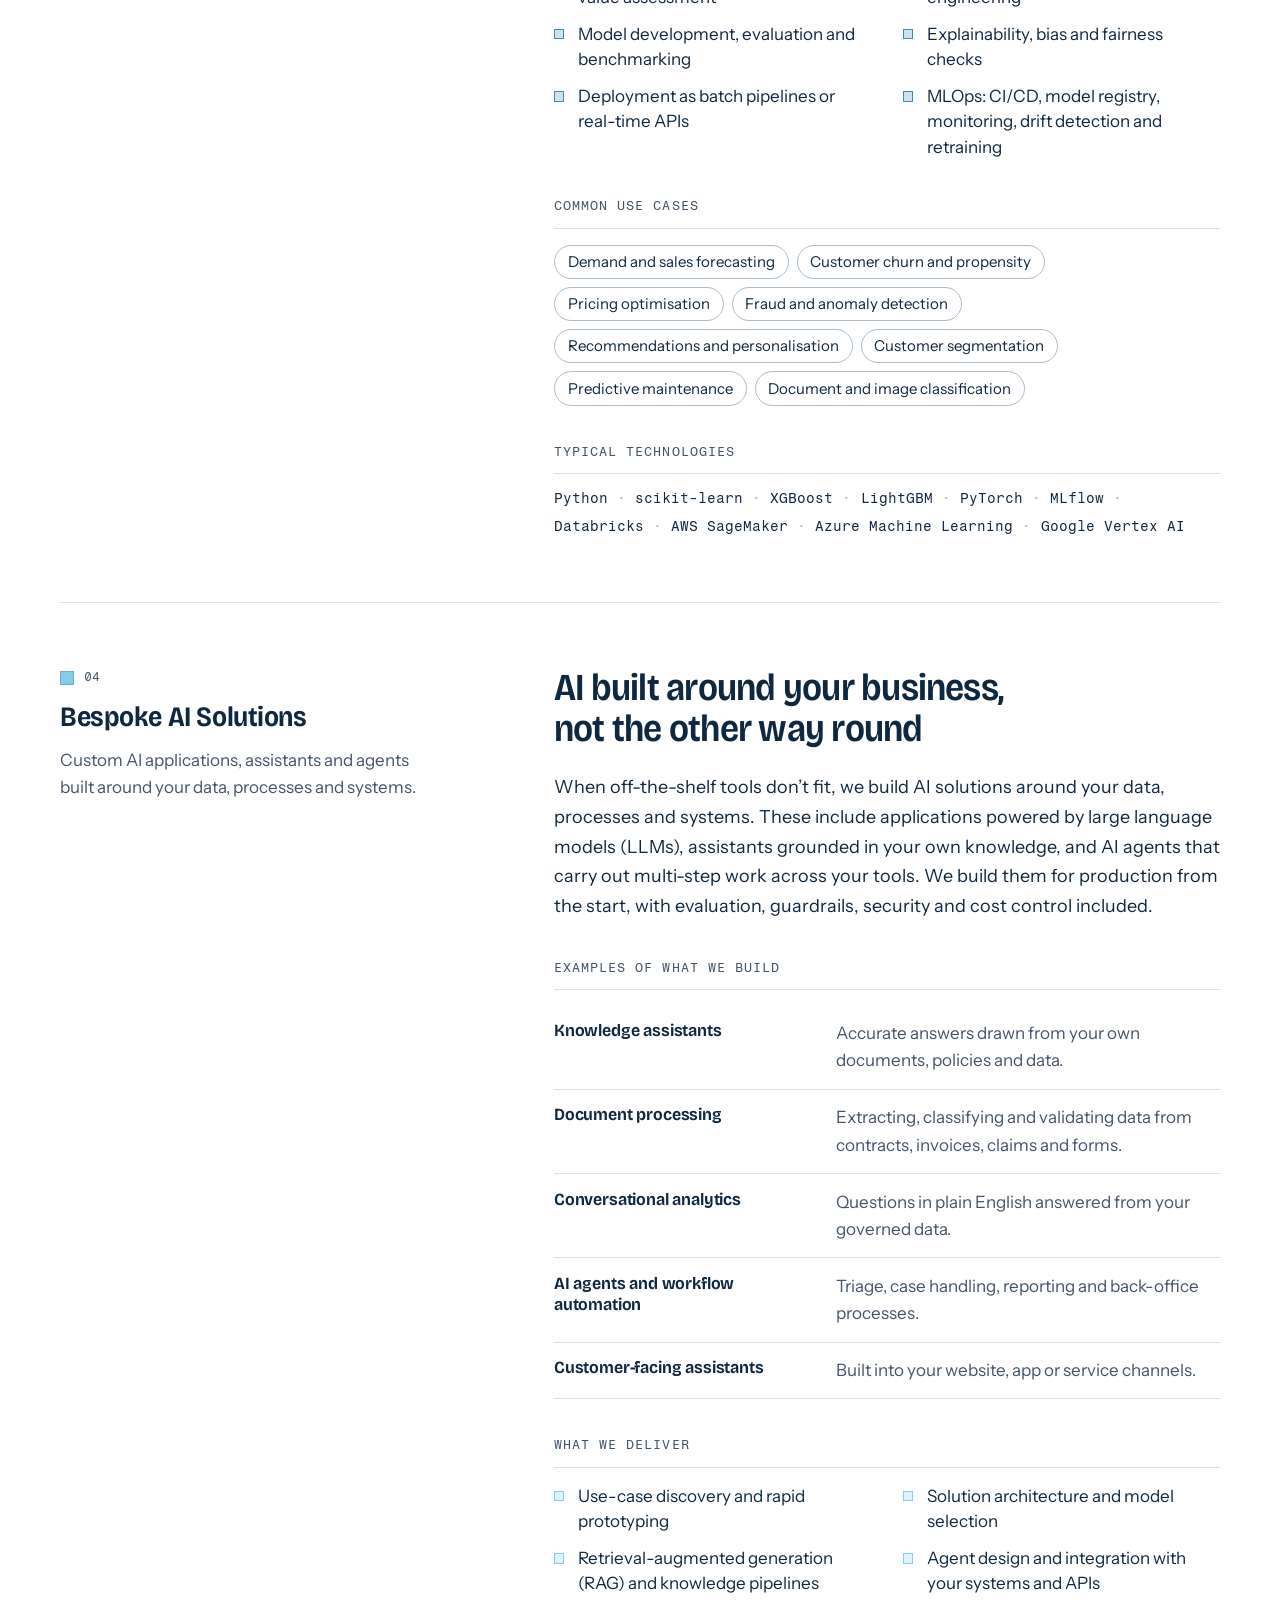
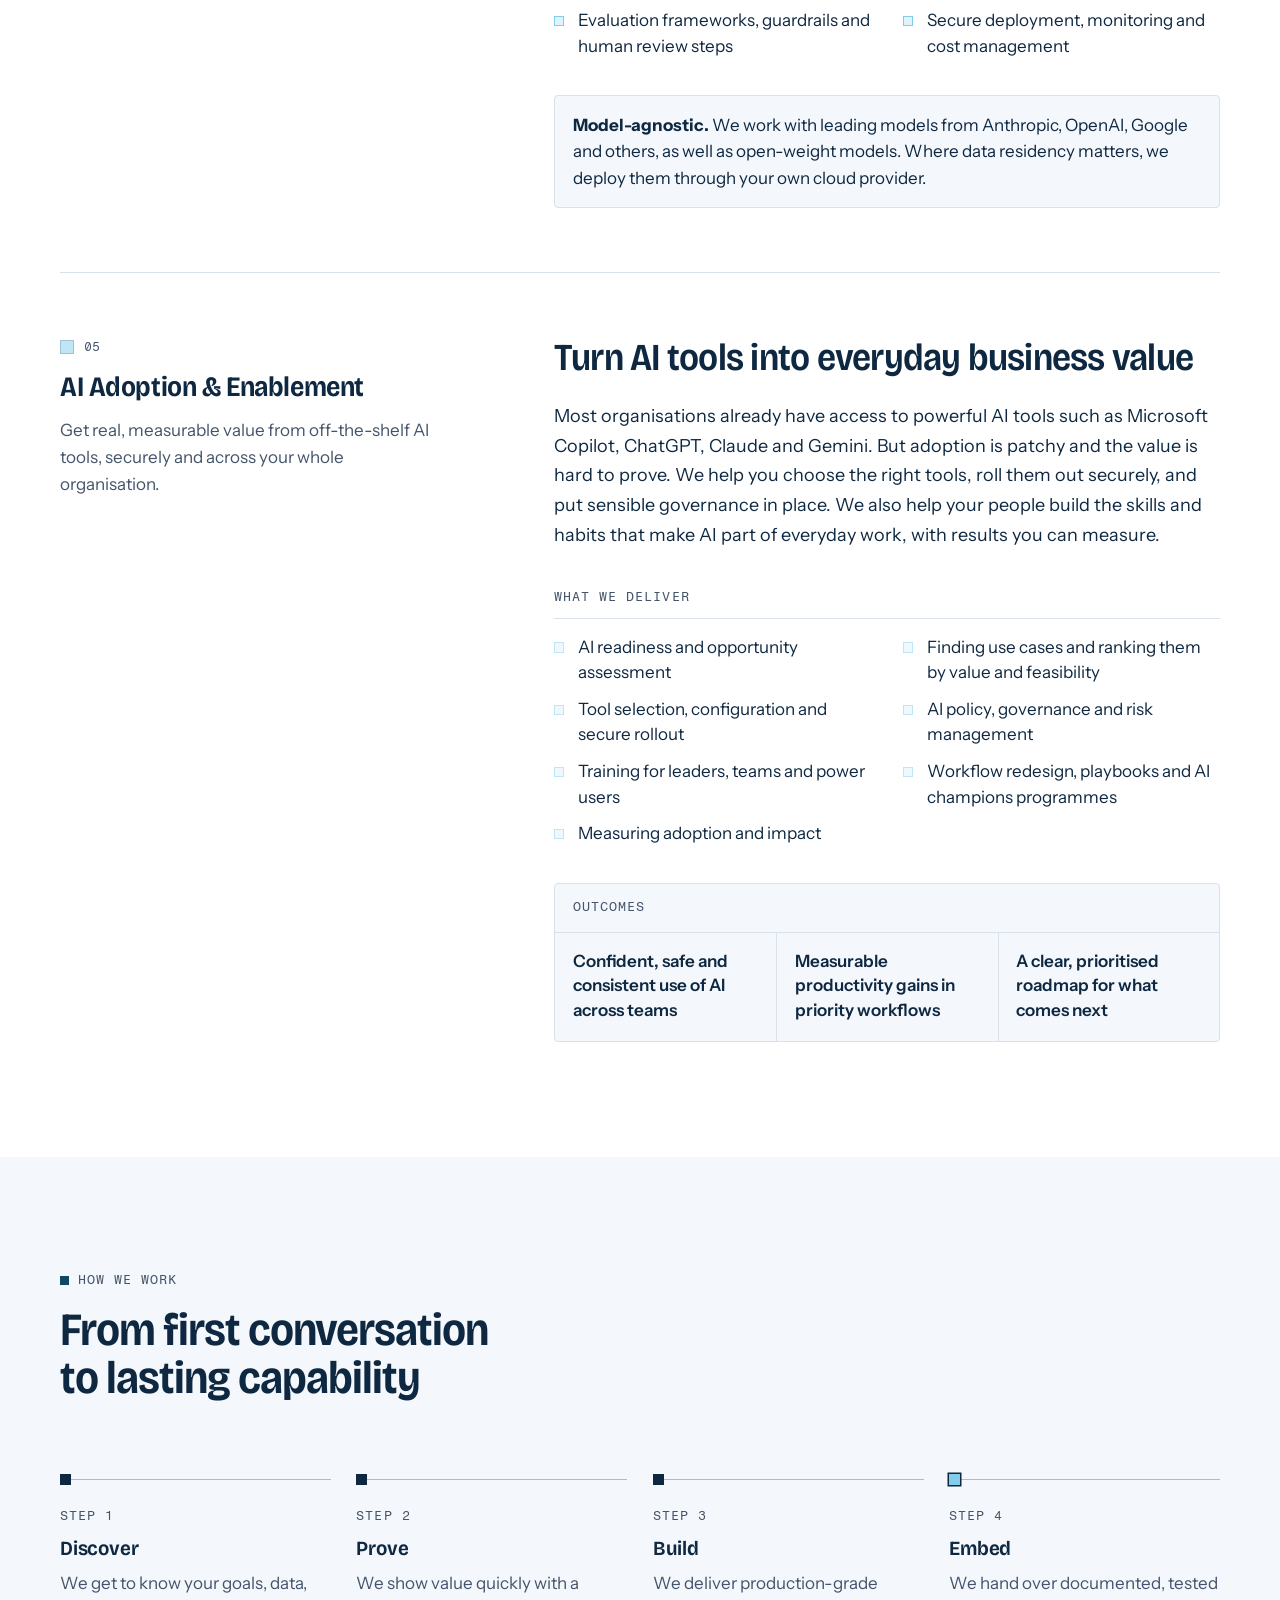
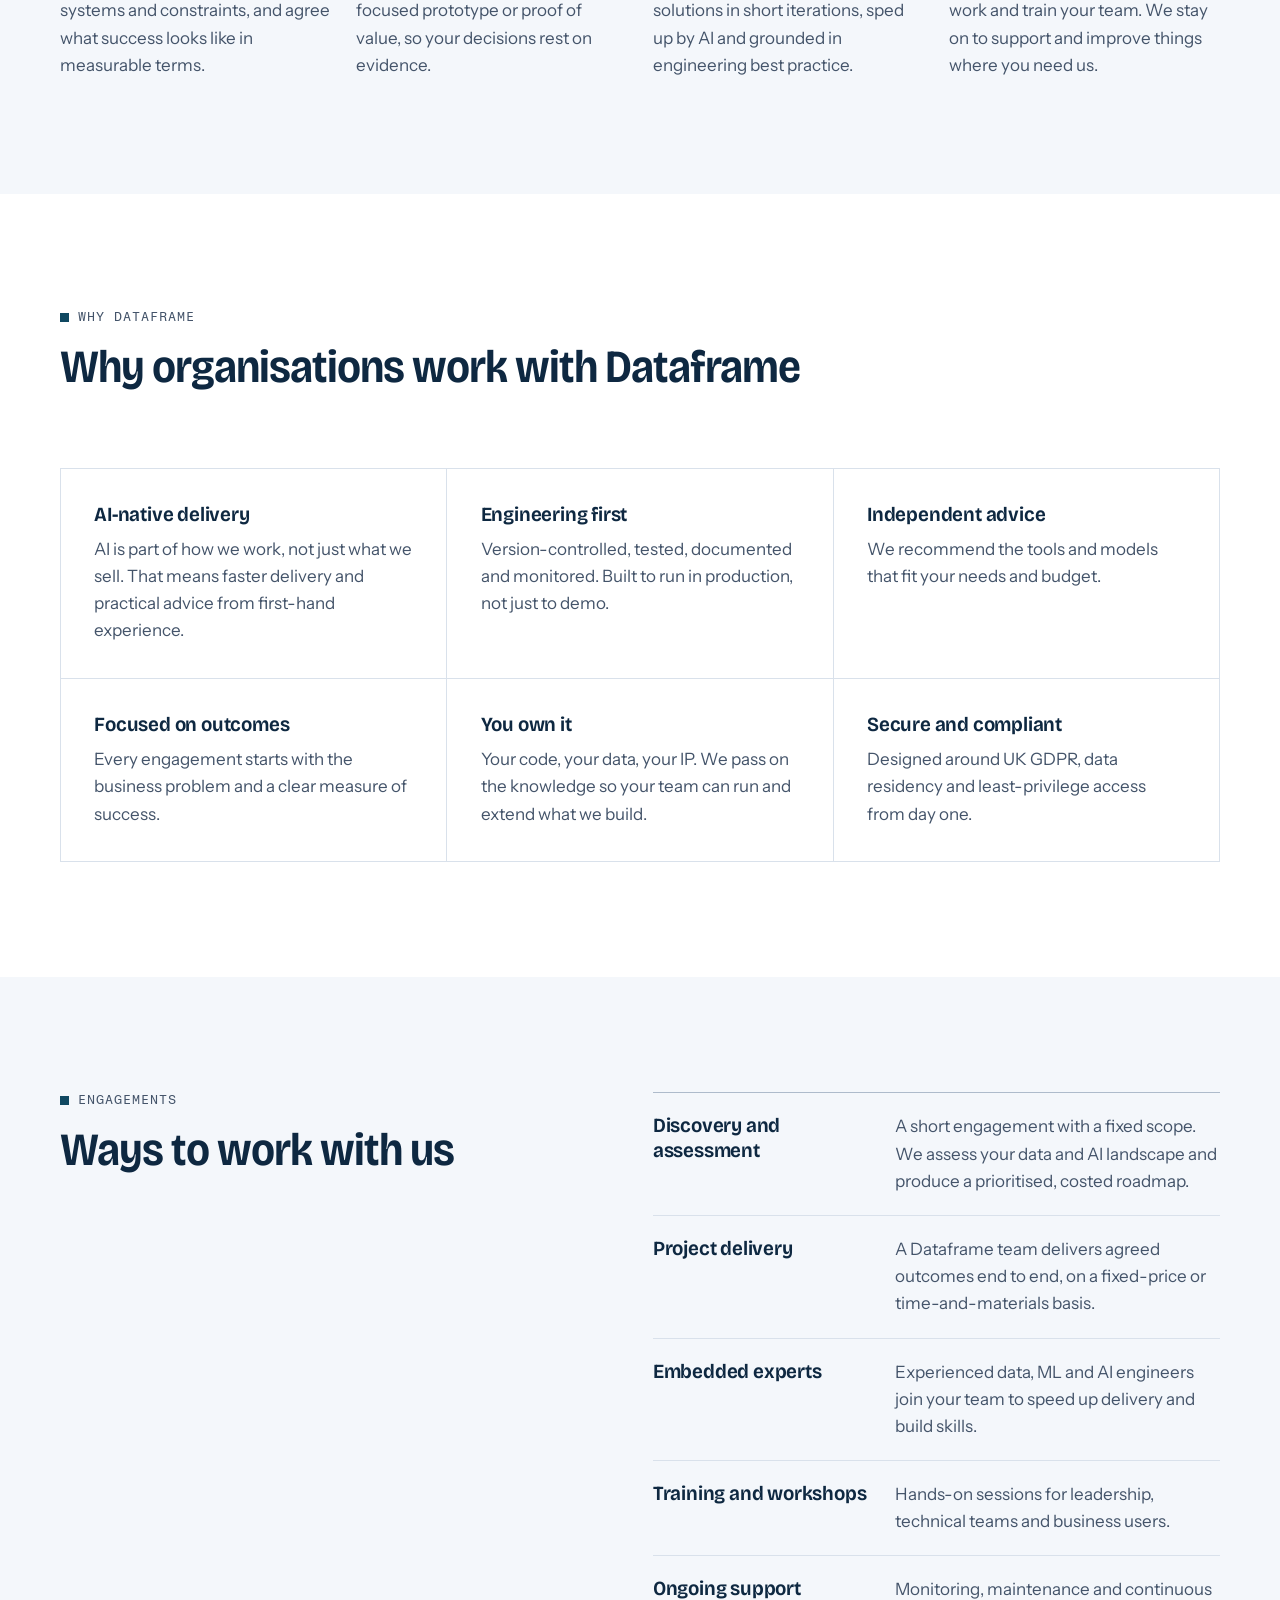
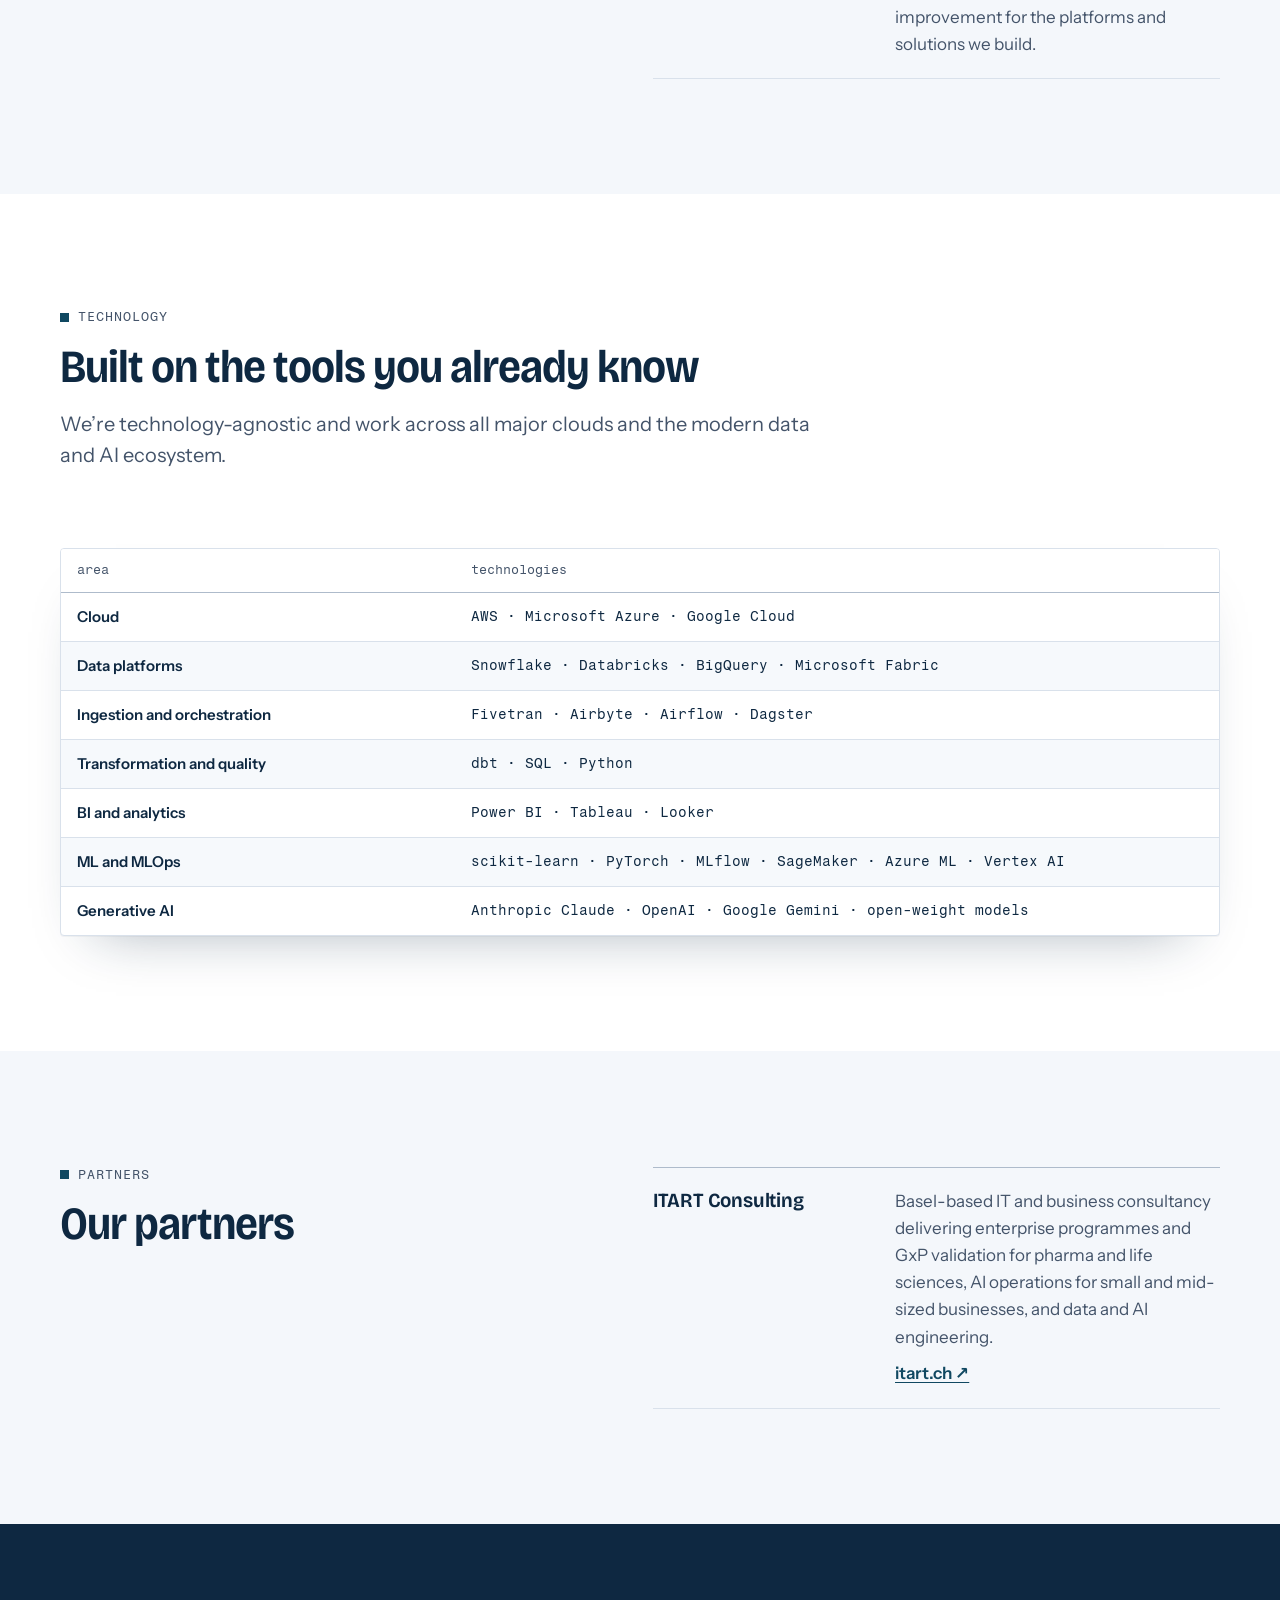
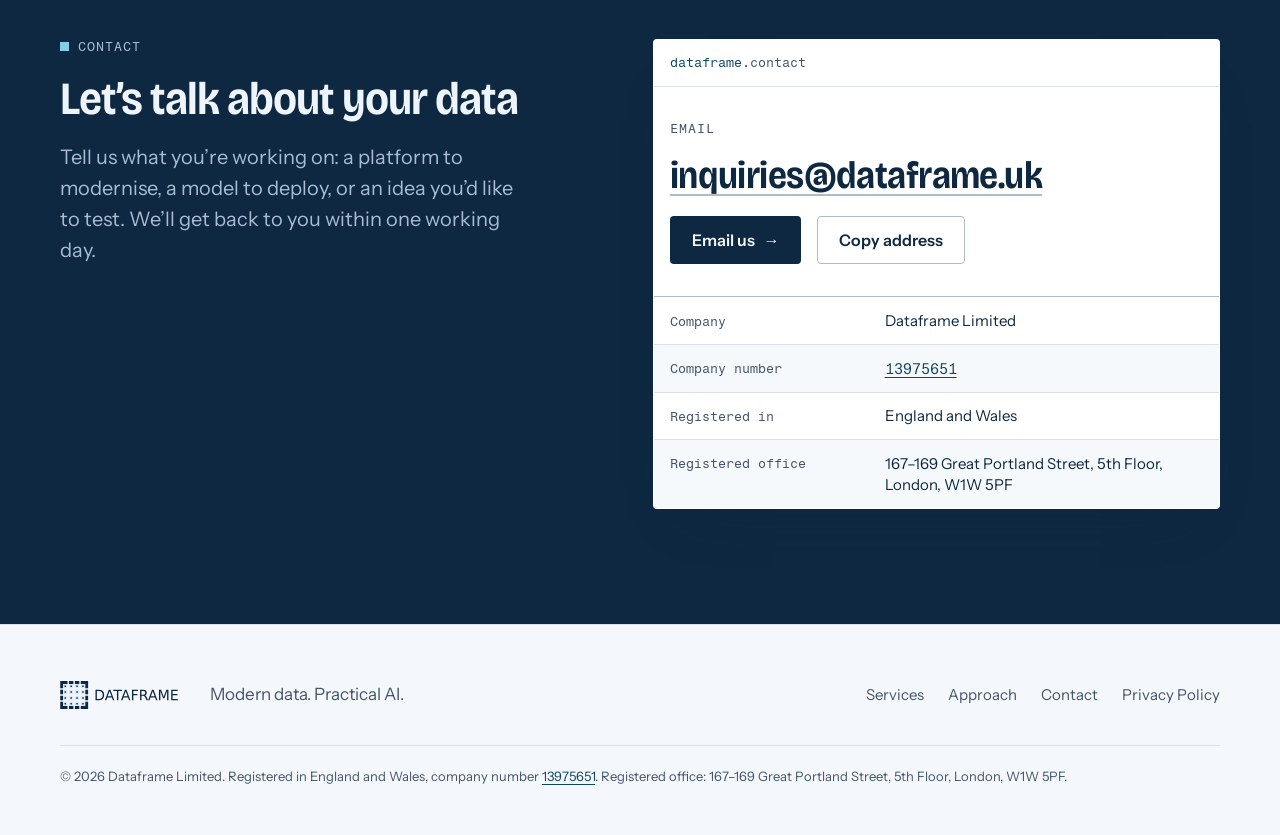
==== commit ae363248: "Partners added" ====
--- a/docs/index.html
+++ b/docs/index.html
@@ -68,6 +68,7 @@
         <li><a href="#services">Services</a></li>
         <li><a href="#approach">Approach</a></li>
         <li><a href="#why">Why us</a></li>
+        <li><a href="#partners">Partners</a></li>
       </ul>
     </nav>
     <a class="btn btn--primary btn--sm site-header__cta" href="#contact">Get in touch</a>
@@ -476,6 +477,27 @@
     </div>
   </section>
 
+  <!-- Partners -->
+  <section class="section" id="partners" aria-labelledby="partners-title">
+    <div class="wrap">
+      <div class="split">
+        <div class="split__head">
+          <p class="label">Partners</p>
+          <h2 class="h2" id="partners-title">Our partners</h2>
+        </div>
+        <dl class="rows split__body">
+          <div class="rows__item">
+            <dt>ITART Consulting</dt>
+            <dd>
+              <p>Basel-based IT and business consultancy delivering enterprise programmes and GxP validation for pharma and life sciences, AI operations for small and mid-sized businesses, and data and AI engineering.</p>
+              <p class="partner__link"><a href="https://itart.ch/" rel="noopener">itart.ch <span aria-hidden="true">↗</span></a></p>
+            </dd>
+          </div>
+        </dl>
+      </div>
+    </div>
+  </section>
+
   <!-- Contact -->
   <section class="section section--deep" id="contact" aria-labelledby="contact-title">
     <div class="wrap contact">
--- a/docs/assets/css/styles.css
+++ b/docs/assets/css/styles.css
@@ -843,6 +843,13 @@
 .rows--compact { border-top: 0; }
 .rows--compact .rows__item { padding-block: .9rem; }
 .rows--compact dt { font-size: 1.0625rem; }
+.partner__link { margin-top: .6rem; }
+.partner__link a {
+  color: var(--accent);
+  font-weight: 600;
+  text-decoration-thickness: 1px;
+  text-underline-offset: .2em;
+}
 
 /* ---------- How we work ---------- */
 
